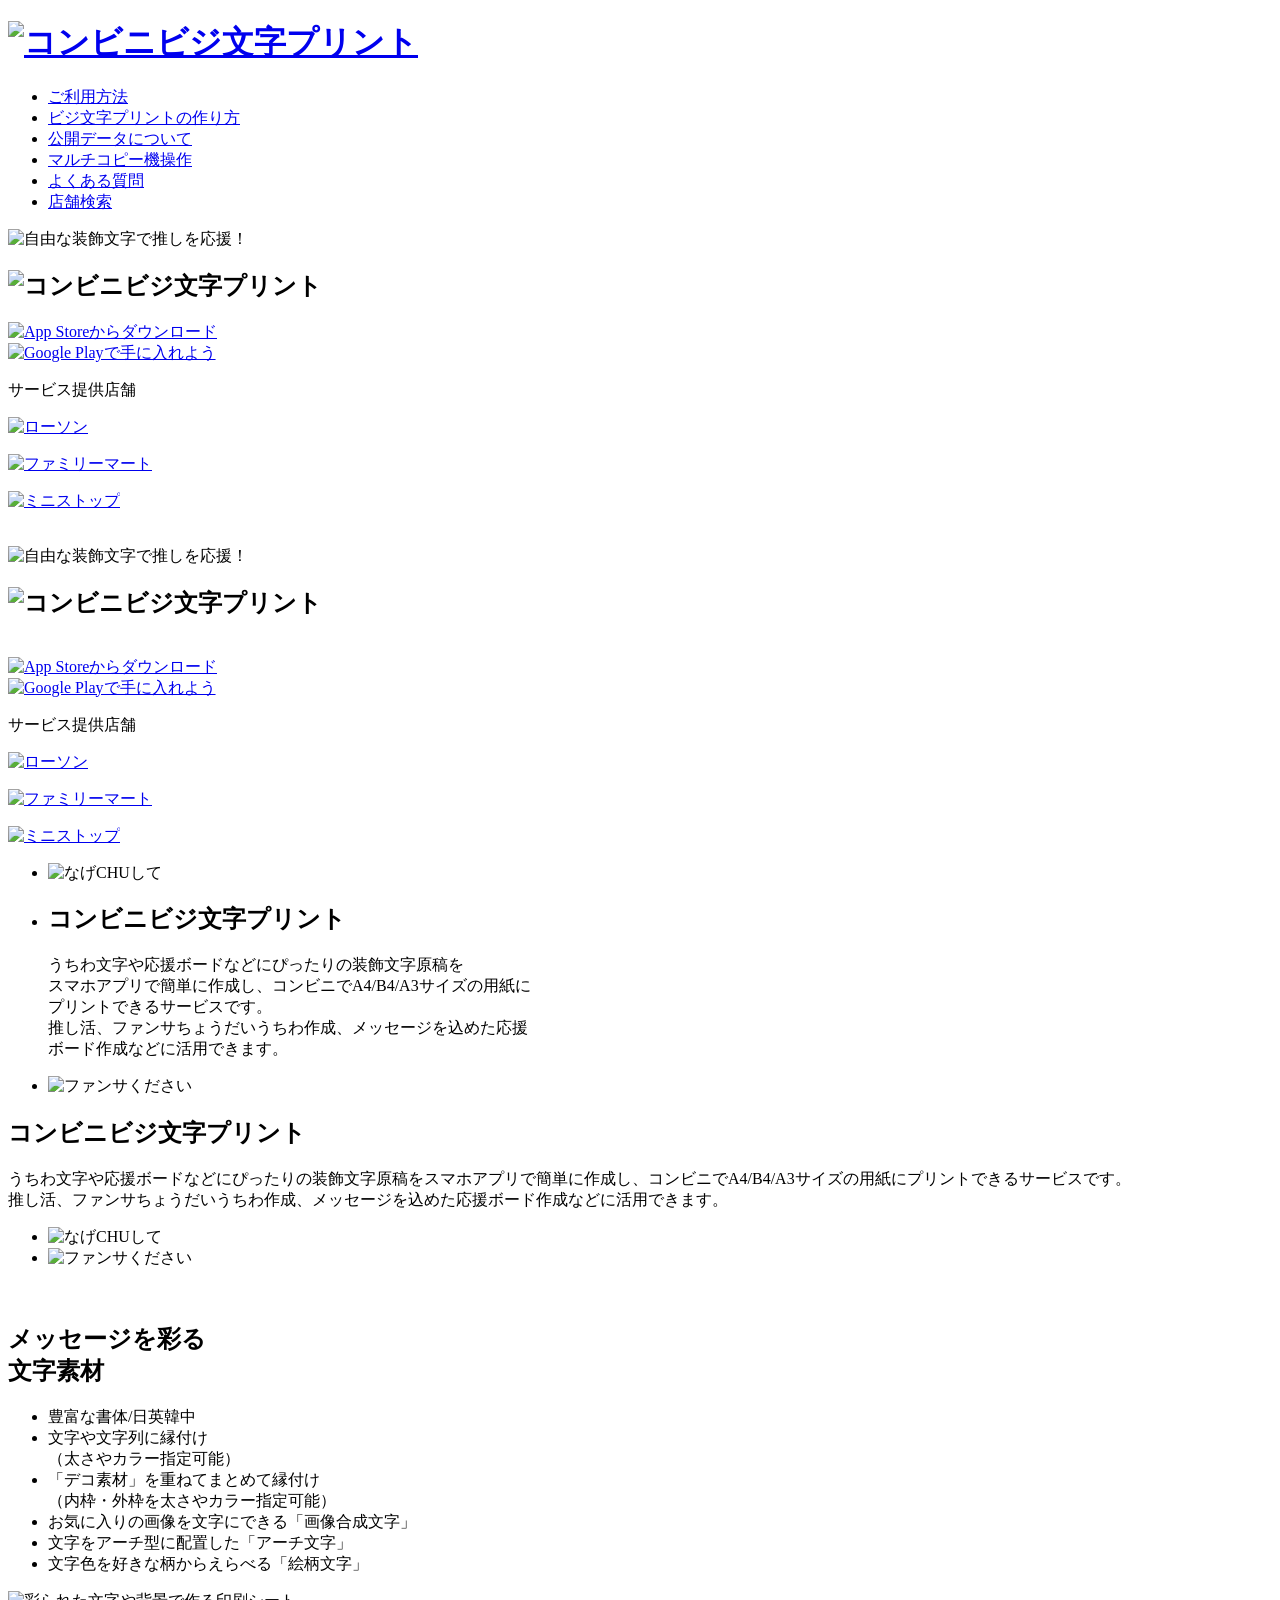
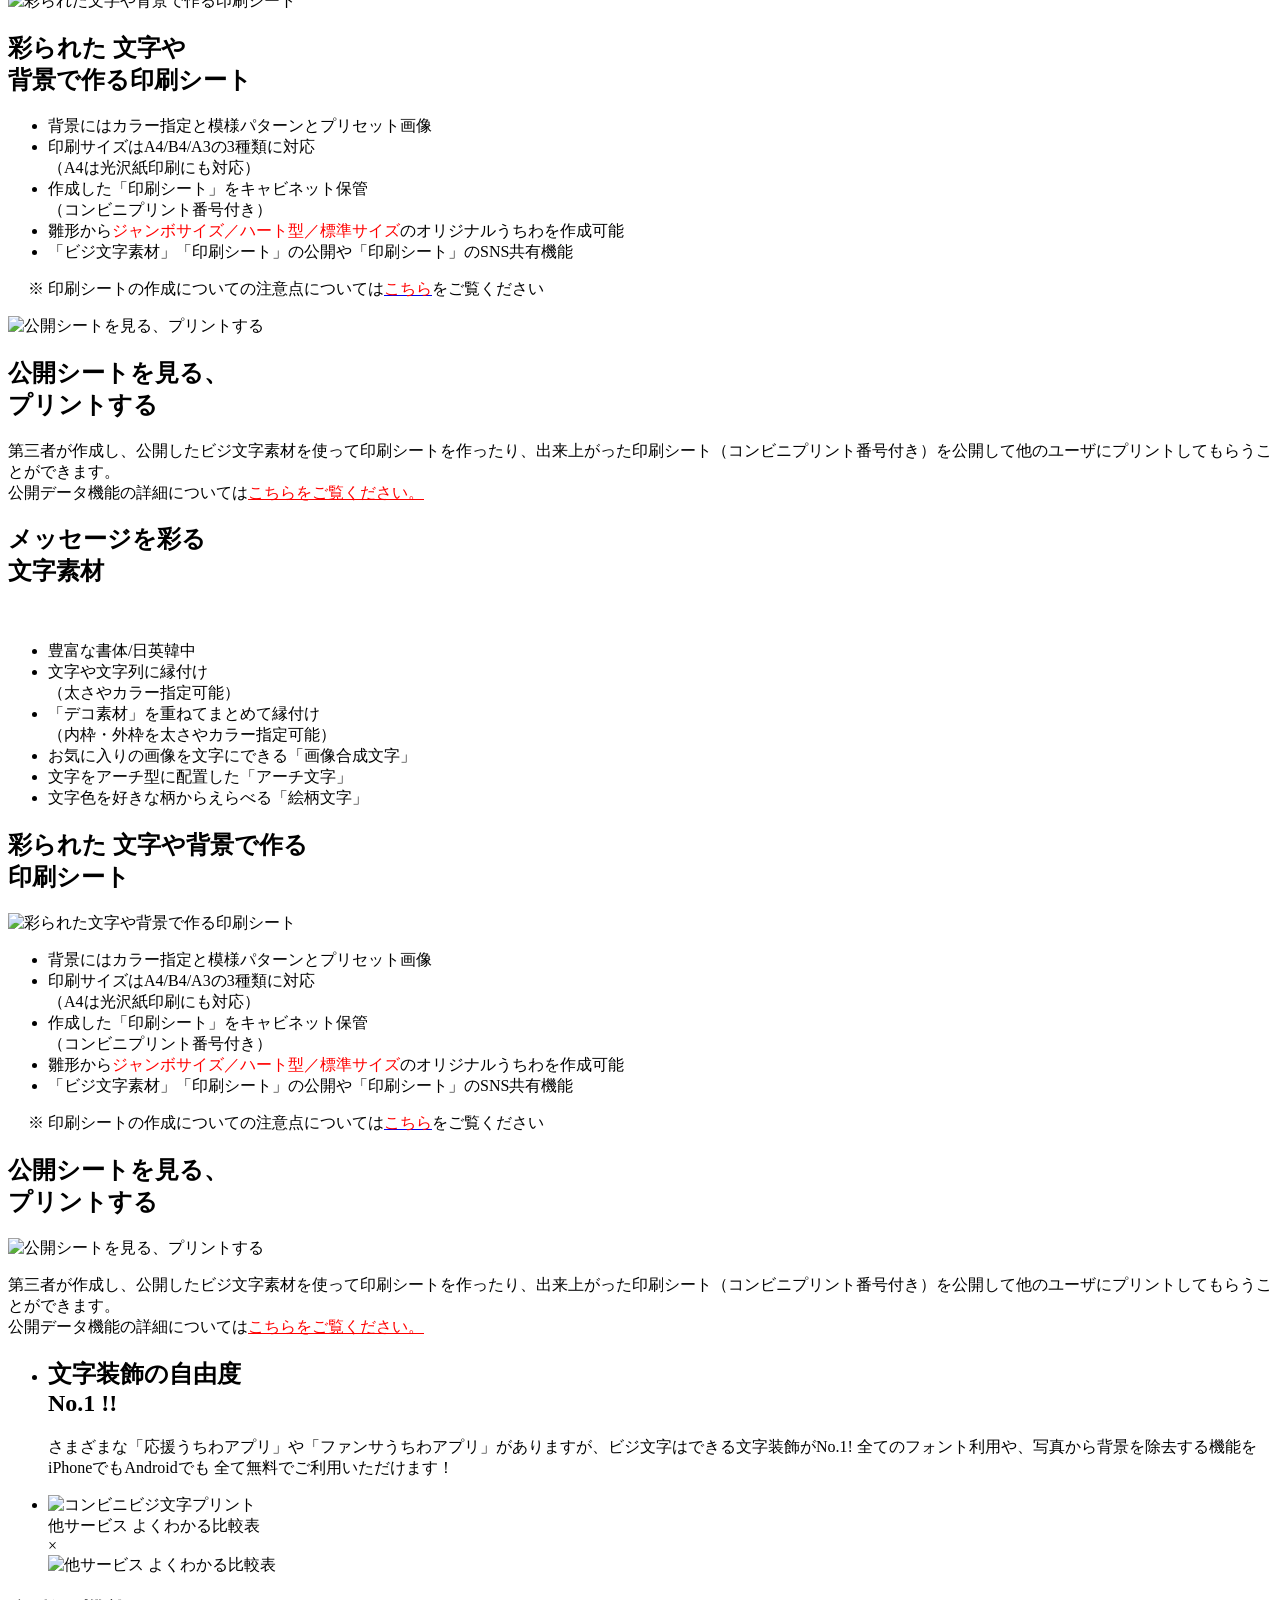
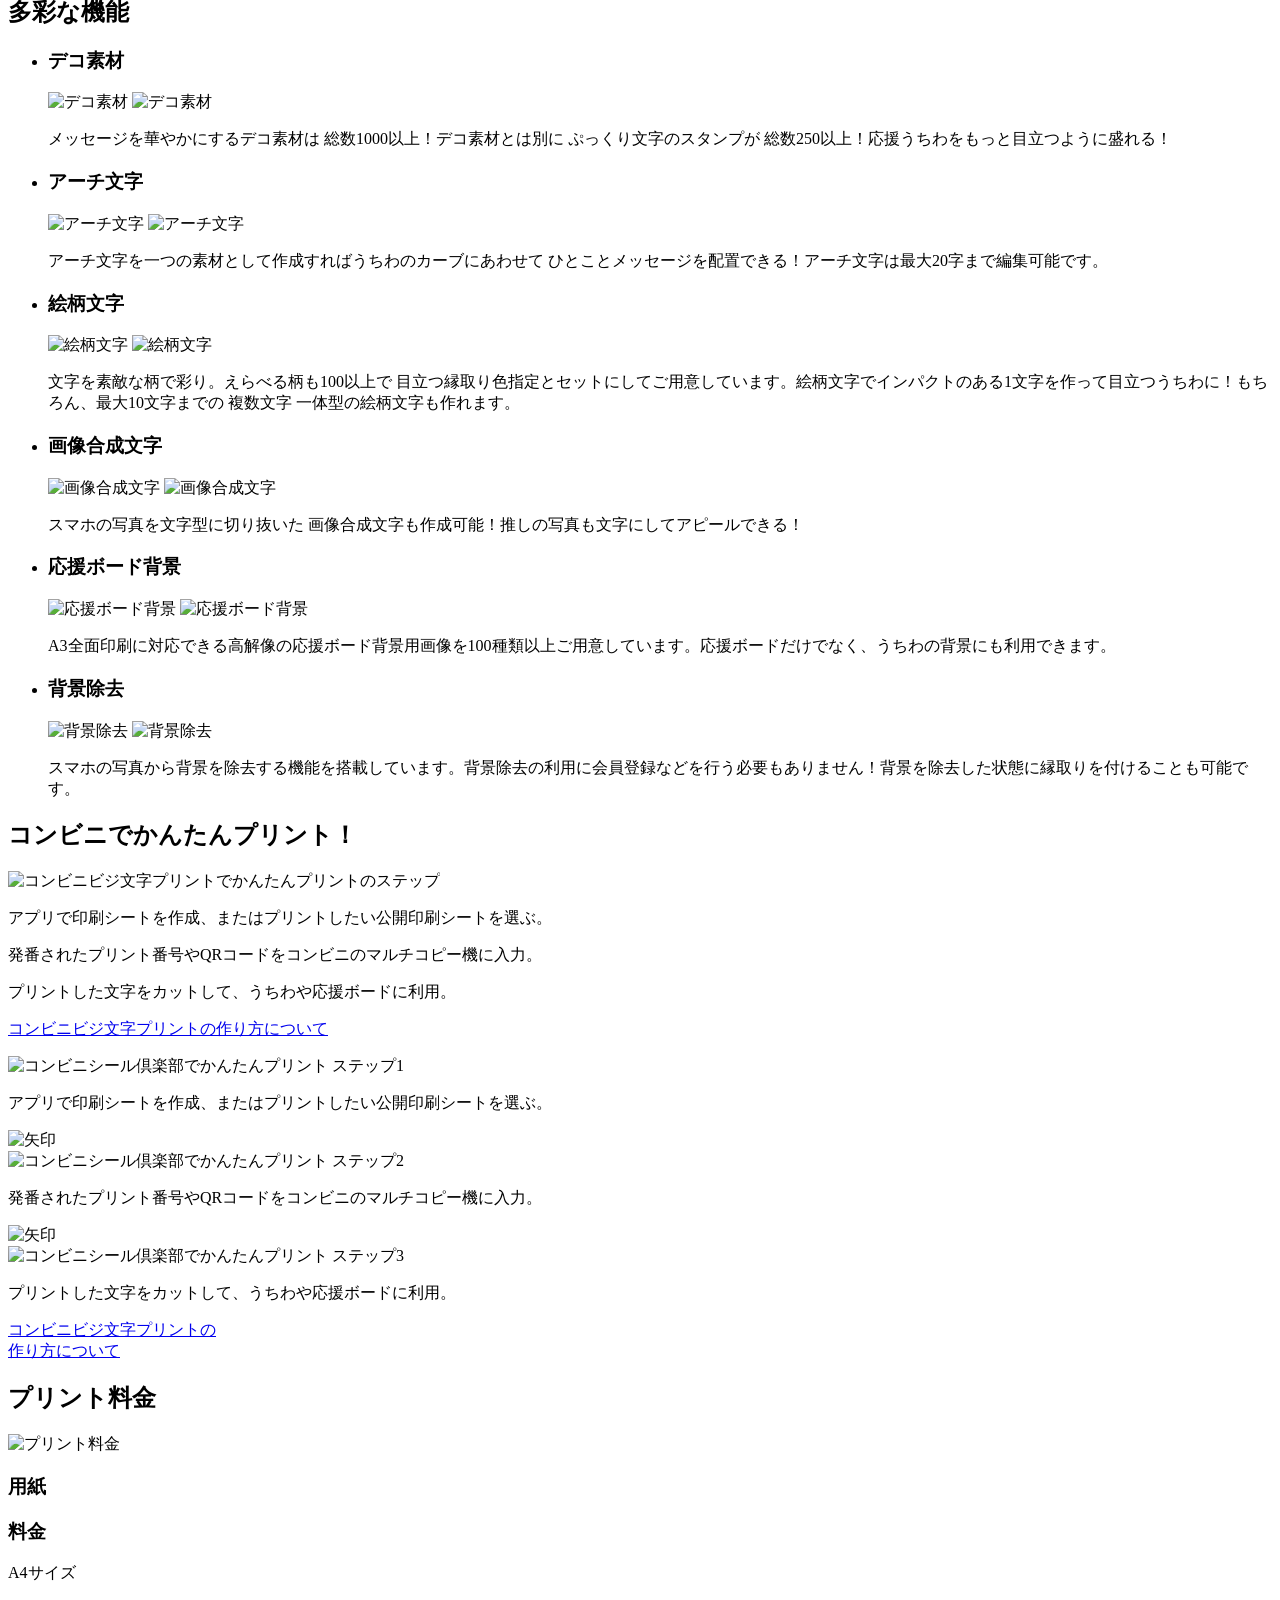
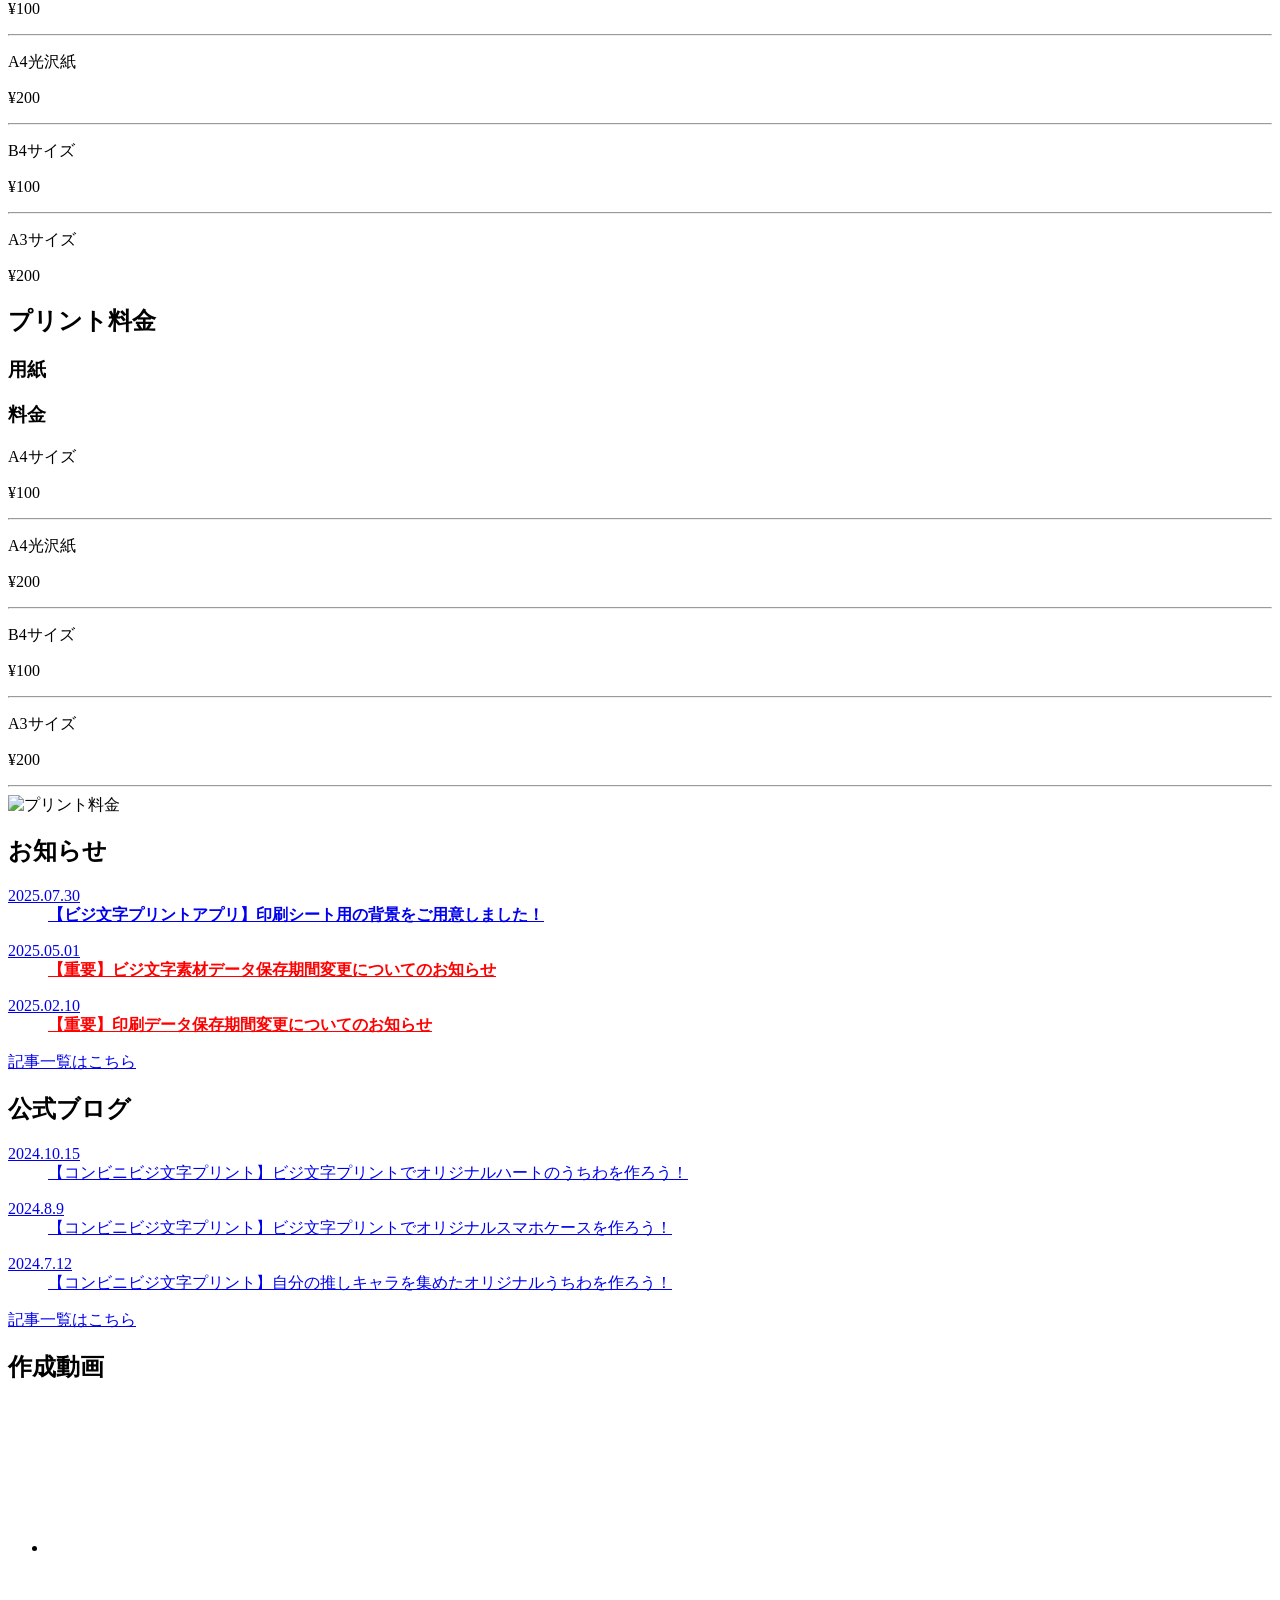
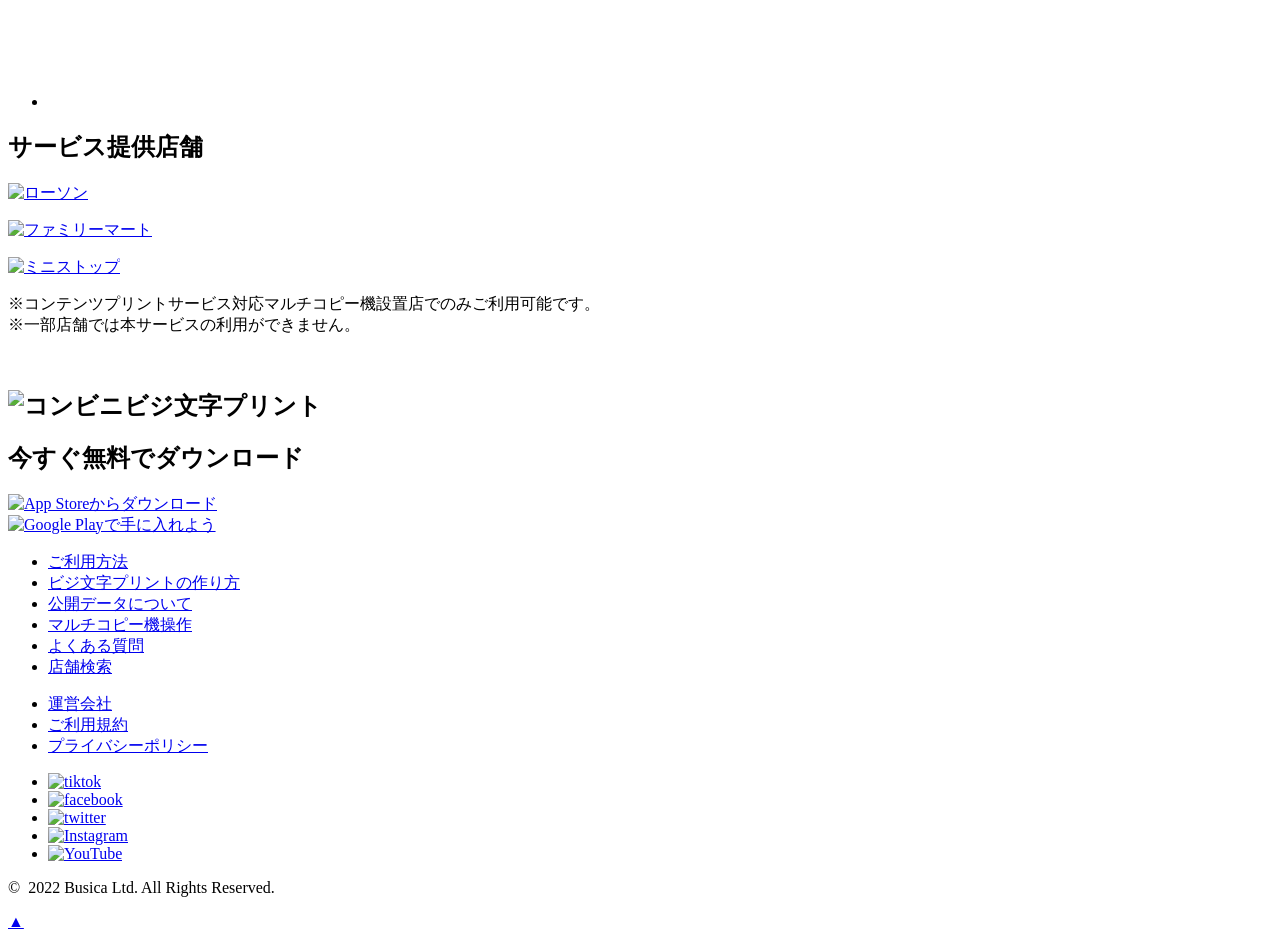
==== index.html @ c7a3adb0 "Add files via upload" ====
<!DOCTYPE html>
<html lang="ja">

<head>
	<!-- Global site tag (gtag.js) - Google Analytics -->
	<script async src="https://www.googletagmanager.com/gtag/js?id=G-2T8357QYMC"></script>
	<script>
		window.dataLayer = window.dataLayer || [];
		function gtag() { dataLayer.push(arguments); }
		gtag('js', new Date());

		gtag('config', 'G-2T8357QYMC');
	</script>
	<meta charset="utf-8">
	<meta http-equiv="X-UA-Compatible" content="IE=edge">
	<meta name="viewport" content="width=device-width, initial-scale=1">
	<meta name="description" content="コンビニビジ文字プリント">
	<meta name="keywords" content="コンビニ,文字,スマホ" />
	<meta name="author" content="Busica Ltd.">
	<meta name="format-detection" content="telephone=no">
	<title>コンビニビジ文字プリント</title>
	<!-- OGP -->
	<meta property="og:site_name" content="コンビニビジ文字プリント">
	<meta property="og:type" content="website">
	<meta property="og:url" content="https://cvs-moji.net/">
	<meta property="og:title" content="コンビニビジ文字プリント">
	<meta property="og:description" content="彩り文字で応援メッセージ">
	<meta property="og:image" content="https://cvs-moji.net/assets/img/ogp.jpg">
	<meta property="og:locale" content="ja_JP">
	<meta name="twitter:card" content="summary_large_image">
	<meta name="twitter:title" content="コンビニビジ文字プリント">
	<meta name="twitter:description" content="彩り文字で応援メッセージ">
	<!-- Bootstrap core CSS -->
	<link href="assets/css/bootstrap.min.css?id=2" rel="stylesheet">
	<!-- IE10 viewport hack for Surface/desktop Windows 8 bug -->
	<link href="assets/css/ie10-viewport-bug-workaround.css" rel="stylesheet">
	<!-- block-grid -->
	<link href="assets/css/block-grid.css" rel="stylesheet" type="text/css">
	<!-- Swiper -->
	<link href="assets/css/swiper.min.css" rel="stylesheet" type="text/css">
	<!-- Custom styles -->
	<link href="assets/css/style.css?v=15" rel="stylesheet">
	<!-- IE10 viewport hack for Surface/desktop Windows 8 bug -->
	<script src="assets/js/ie10-viewport-bug-workaround.js"></script>
	<!-- HTML5 shim and Respond.js for IE8 support of HTML5 elements and media queries -->
	<!--[if lt IE 9]>
		<script src="assets/js/html5shiv.min.js"></script>
		<script src="assets/js/respond.min.js"></script>
		<![endif]-->
	<!-- Favicons -->
	<link rel="apple-touch-icon" sizes="180x180" href="assets/img/favicon/apple-touch-icon.png">
	<link rel="icon" type="image/png" sizes="32x32" href="assets/img/favicon/favicon-32x32.png">
	<link rel="icon" type="image/png" sizes="16x16" href="assets/img/favicon/favicon-16x16.png">
	<link rel="manifest" href="assets/img/favicon/site.webmanifest">
	<link rel="mask-icon" href="assets/img/favicon/safari-pinned-tab.svg" color="#5bbad5">
	<meta name="msapplication-TileColor" content="#da532c">
	<meta name="theme-color" content="#ffffff">
	<!-- Loader -->
	<script src="assets/js/pace.min.js"></script>
</head>

<body id="top">

	<!-- Header -->
	<header>
		<div class="hdCmn">
			<div class="container">
				<div class="hdCmn_inner">
					<h1 id="logo">
						<a href="index.html">
							<img src="./assets/img/logo.svg" alt="コンビニビジ文字プリント">
						</a>
					</h1>
					<div class="hdBtn" id="hdBtn">
						<div class="hum"><span class="hem"></span><span class="hem"></span></div>
					</div>
					<div class="hdMenu" id="hdMenu">
						<nav>
							<ul>
								<li class="use"><a class="list" href="index.html#usage">ご利用方法</a></li>
								<li class="make"><a class="list" href="feature.html">ビジ文字プリントの作り方</a></li>
								<li class="make"><a class="list" href="opendata_feature.html">公開データについて</a></li>
								<li class="mfp"><a class="list" href="mfp_selector.html">マルチコピー機操作</a></li>
								<li class="faq"><a class="list" href="faq.html">よくある質問</a></li>
								<li class="shop"><a class="list"
										href="https://networkprint.ne.jp/search_store/map.html">店舗検索</a></li>
							</ul>
						</nav>
					</div>
				</div>
			</div>
		</div>
	</header>

	<!-- Main -->
	<main class="toppage">

		<section class="hero">
			<div class="hero_pc" style="margin-bottom: 0px;">
				<div class="container">
					<div class="top_flex">
						<div class="col-lg-5 col-md-6 flex_wd">
							<div class="catch_img">
								<img src="assets/img/hero_catchphrase.svg" alt="自由な装飾文字で推しを応援！">
							</div>
							<h1><img src="assets/img/logo.svg" alt="コンビニビジ文字プリント"></h1>
							<!-- <p class="txt_catch">
								彩り文字で<br>
								応援メッセージ
							</p> -->
							<!-- <div class="appLink">
								<nav>
									<div class="row">
										<div class="col-xs-6 for_ios" id="for_ios">
											<a href="https://itunes.apple.com/jp/app/id1623128722?mt=8" target="_blank">
												<img src="assets/img/icon-store-apple.png" alt="App Storeからダウンロード">
											</a>
										</div>
										<div class="col-xs-6 app_icon for_android" id="for_android" style="display:none;">
											<a href="https://play.google.com/store/apps/details?id=com.biz_card.bizimoji"
												target="_blank">
												<img src="assets/img/icon-store-google.png" alt="Google Playで手に入れよう">
											</a>
										</div>
									</div>
								</nav>
							</div> -->
							<div class="appLink">
								<nav>
									<div class="for_ios" id="for_ios">
										<a href="https://itunes.apple.com/jp/app/id1623128722?mt=8" target="_blank">
											<img src="assets/img/icon-store-apple.png" alt="App Storeからダウンロード">
										</a>
									</div>
									<div class="for_android" id="for_android">
										<a href="https://play.google.com/store/apps/details?id=com.biz_card.bizimoji"
												target="_blank">
											<img src="assets/img/icon-store-google.png" alt="Google Playで手に入れよう">
										</a>
									</div>
								</nav>
							</div>
							<div class="service_box">
								<p class="service_txt">サービス提供店舗</p>
								<div class="shop_list">
									<div class="row">
										<div class="col-sm-4">
											<p><a href="https://networkprint.ne.jp/search_store/map.html" target="_blank"><img
														src="assets/img/logo_convini_lawson.svg" alt="ローソン"></a></p>
										</div>
										<div class="col-sm-4">
											<p><a href="https://networkprint.ne.jp/search_store/map.html" target="_blank"><img
														src="assets/img/logo_convini_familymart.svg" alt="ファミリーマート"></a></p>
										</div>
										<div class="col-sm-4">
											<p><a href="https://networkprint.ne.jp/search_store/map.html" target="_blank"><img
														src="assets/img/logo_convini_ministop.png" alt="ミニストップ"></a></p>
										</div>
									</div>
								</div>
							</div>
						</div>
						<div class="uchiwa_box">
							<img src="assets/img/hero_uchiwa.png" alt="">
						</div>
					</div>
				</div>
			</div>
			<div class="hero_sp">
				<div class="hero_sp_top">
					<div class="container">
						<div class="row">
							<div><!--<div class="col-lg-6">-->
								<div class="catch_img">
									<img src="assets/img/hero_catchphrase.svg" alt="自由な装飾文字で推しを応援！">
								</div>
								<h1><img src="assets/img/logo.svg" alt="コンビニビジ文字プリント"></h1>
								<div class="uchiwa_box">
									<img src="assets/img/hero_uchiwa.png" alt="">
								</div>
							</div>
						</div>
					</div>
					<div class="appLink">
						<nav>
							<div class="for_ios" id="for_ios">
								<a href="https://itunes.apple.com/jp/app/id1623128722?mt=8" target="_blank">
									<img src="assets/img/icon-store-apple.png" alt="App Storeからダウンロード">
								</a>
							</div>
							<div class="for_android" id="for_android">
								<a href="https://play.google.com/store/apps/details?id=com.biz_card.bizimoji"
										target="_blank">
									<img src="assets/img/icon-store-google.png" alt="Google Playで手に入れよう">
								</a>
							</div>
						</nav>
					</div>
					<div class="service_box">
						<p class="service_txt">サービス提供店舗</p>
						<div class="shop_list">
							<div class="row">
								<div class="col-sm-4">
									<p><a href="https://networkprint.ne.jp/search_store/map.html" target="_blank"><img
												src="assets/img/logo_convini_lawson.svg" alt="ローソン"></a></p>
								</div>
								<div class="col-sm-4">
									<p><a href="https://networkprint.ne.jp/search_store/map.html" target="_blank"><img
												src="assets/img/logo_convini_familymart.svg" alt="ファミリーマート"></a></p>
								</div>
								<div class="col-sm-4">
									<p><a href="https://networkprint.ne.jp/search_store/map.html" target="_blank"><img
												src="assets/img/logo_convini_ministop.png" alt="ミニストップ"></a></p>
								</div>
							</div>
						</div>
					</div>
				</div>
			</div>
		</section>
		
		<!-- 紹介用バナー - ここから -->
		<!-- <div class="hero_banner" style="background-color: #7679c4;text-align: center;padding: 30px 30px 50px 30px;">
		   <div class="container">
			 <div class="row">
				<div class="col-12" style="width: 100%;height: 80px;">
				 <p class="p-3 mb-2 bg-danger text-white" style="line-height: 80px;height: 80px;font-size: 1.8rem;background-color: transparent;font-weight: 600;color: white;">コンビニプリントサービスのご紹介</p>
				</div>
			  
			  <div class="col-lg-6 col-md-6 col-sm-12" style="margin-top:15px;">
				<a href="https://club.cvs-seal.net/" target="_blank"><img src="./assets/img/banner_hp_sealclub.png" class="img-fluid mb-2" alt="コンビニシール倶楽部"></a>
			  </div>
			  <div class="col-lg-6 col-md-6 col-sm-12" style="margin-top:15px;">
				<a href="https://cvs-megaprin.net/" target="_blank"><img src="./assets/img/banner_hp_megaprin_v2.png" class="img-fluid mb-2" alt="メガプリン"></a>
			  </div>
			 </div>
		   </div>
		</div> -->
		<!-- 紹介用バナー - ここまで -->

		<!-- Intro PC-->
		<section class="intro_sec_pc">
			<ul class="intro_box">
				<li>
					<img src="./assets/img/img_mojisozai_nagechu.png" alt="なげCHUして">
				</li>
				<li>
					<h2>コンビニビジ文字プリント</h2>
					<p>うちわ文字や応援ボードなどにぴったりの装飾文字原稿を<br>スマホアプリで簡単に作成し、コンビニでA4/B4/A3サイズの用紙に<br>プリントできるサービスです。<br>推し活、ファンサちょうだいうちわ作成、メッセージを込めた応援<br>ボード作成などに活用できます。</p>
				</li>
				<li>
					<img src="./assets/img/img_mojisozai_fansa.png" alt="ファンサください">
				</li>
			</ul>
		</section>
		<!-- Intro PC END-->
		<!-- Intro SP-->
		 <section class="intro_sec_sp">
			<div class="intro_box">
				<h2>コンビニビジ文字プリント</h2>
				<p>うちわ文字や応援ボードなどにぴったりの装飾文字原稿をスマホアプリで簡単に作成し、コンビニでA4/B4/A3サイズの用紙にプリントできるサービスです。<br>推し活、ファンサちょうだいうちわ作成、メッセージを込めた応援ボード作成などに活用できます。</p>
				<ul class="intro_img">
					<li><img src="./assets/img/img_mojisozai_nagechu.png" alt="なげCHUして"></li>
					<li><img src="./assets/img/img_mojisozai_fansa.png" alt="ファンサください"></li>
				</ul>
			</div>
		</section>
		<!-- Intro SP END-->

		<!-- Feature PC -->
		<section class="feature_top_pc">
			<!-- swiper-->
			<div class="swiper-container">
				<div class="swiper">
					<div class="swiper-wrapper">
						<!-- F01 -->
						<div class="swiper-slide">
							<div class="feature_top_box feature01">
								<div class="feature_img">
									<img src="./assets/img/img_carousel_space.png" alt="">
								</div>
								<div class="box-txt">
									<h2>
										メッセージを彩る<br>文字素材
									</h2>
									<ul>
										<li>豊富な書体/日英韓中</li>
										<li>文字や文字列に縁付け<br>（太さやカラー指定可能）</li>
										<li>「デコ素材」を重ねてまとめて縁付け<br>（内枠・外枠を太さやカラー指定可能）</li>
										<li>お気に入りの画像を文字にできる「画像合成文字」</li>
										<li>文字をアーチ型に配置した「アーチ文字」</li>
										<li>文字色を好きな柄からえらべる「絵柄文字」</li>
									</ul>
								</div>
							</div>
						</div>
						<!-- F02 -->
						<div class="swiper-slide">
							<div class="feature_top_box feature02">
								<div class="feature_img">
									<img src="./assets/img/img_carousel_insatsu_pc.jpg" alt="彩られた文字や背景で作る印刷シート">
								</div>
								<div class="box-txt">
									<h2>
										彩られた 文字や<br>背景で作る印刷シート
									</h2>
									<ul>
										<li>背景にはカラー指定と模様パターンとプリセット画像</li>
										<li>印刷サイズはA4/B4/A3の3種類に対応<br>（A4は光沢紙印刷にも対応）</li>
										<li>作成した「印刷シート」をキャビネット保管<br>（コンビニプリント番号付き）</li>
										<li>雛形から<span style="color:red;">ジャンボサイズ／ハート型／標準サイズ</span>のオリジナルうちわを作成可能</li>
										<li>「ビジ文字素材」「印刷シート」の公開や「印刷シート」のSNS共有機能</li>
									</ul>
									<ul>
										<li style="list-style-type: '※ '; margin-top: 10px;">印刷シートの作成についての注意点については<a href="https://cvs-moji.net/caution_sheet.html"><span style="color:red;">こちら</span></a>をご覧ください</li>
									</ul>
								</div>
							</div>
						</div>
						<!-- F03 -->
						<div class="swiper-slide">
							<div class="feature_top_box feature03">
								<div class="feature_img">
									<img src="./assets/img/img_carousel_koukai_pc.jpg" alt="公開シートを見る、プリントする">
								</div>
								<div class="box-txt">
									<h2>
										公開シートを見る、<br>プリントする
									</h2>
									<p>
										第三者が作成し、公開したビジ文字素材を使って印刷シートを作ったり、出来上がった印刷シート（コンビニプリント番号付き）を公開して他のユーザにプリントしてもらうことができます。<br>公開データ機能の詳細については<a href="opendata_feature.html"><u style="color:red;">こちらをご覧ください。</u></a>
									</p>
								</div>
							</div>
						</div>
					</div>
				</div>
				<!-- swiper　END-->
				<!-- pagination-->
				<div class="swiper-pagination"></div>
			</div>
		</section>
		<!-- Feature PC END-->
		<!-- Feature SP-->
		<section class="feature_top_sp">
			<div class="feature_top_box box01">
				<h2>メッセージを彩る<br>文字素材</h2>
				<div class="feature_img">
					<img src="./assets/img/img_carousel_mojisozai_sp.png" alt="">
				</div>
				<ul>
					<li>豊富な書体/日英韓中</li>
					<li>文字や文字列に縁付け<br>（太さやカラー指定可能）</li>
					<li>「デコ素材」を重ねてまとめて縁付け<br>（内枠・外枠を太さやカラー指定可能）</li>
					<li>お気に入りの画像を文字にできる「画像合成文字」</li>
					<li>文字をアーチ型に配置した「アーチ文字」</li>
					<li>文字色を好きな柄からえらべる「絵柄文字」</li>
				</ul>
			</div>
			<div class="feature_top_box box02">
				<h2>彩られた 文字や背景で作る<br>印刷シート</h2>
				<div class="feature_img">
					<img src="./assets/img/img_carousel_insatsu_sp.jpg" alt="彩られた文字や背景で作る印刷シート">
				</div>
				<ul>
					<li>背景にはカラー指定と模様パターンとプリセット画像</li>
					<li>印刷サイズはA4/B4/A3の3種類に対応<br>（A4は光沢紙印刷にも対応）</li>
					<li>作成した「印刷シート」をキャビネット保管<br>（コンビニプリント番号付き）</li>
					<li>雛形から<span style="color:red;">ジャンボサイズ／ハート型／標準サイズ</span>のオリジナルうちわを作成可能</li>
					<li>「ビジ文字素材」「印刷シート」の公開や「印刷シート」のSNS共有機能</li>
				</ul>
				<ul>
					<li style="list-style-type: '※ '; margin-top: 10px;">印刷シートの作成についての注意点については<a href="https://cvs-moji.net/caution_sheet.html"><span style="color:red;">こちら</span></a>をご覧ください</li>
				</ul>
			</div>
			<div class="feature_top_box box03">
				<h2>公開シートを見る、<br>プリントする</h2>
				<div class="feature_img">
					<img src="./assets/img/img_carousel_koukai_sp.jpg" alt="公開シートを見る、プリントする">
				</div>
				<p>
					第三者が作成し、公開したビジ文字素材を使って印刷シートを作ったり、出来上がった印刷シート（コンビニプリント番号付き）を公開して他のユーザにプリントしてもらうことができます。<br>公開データ機能の詳細については<a href="opendata_feature.html"><u style="color:red;">こちらをご覧ください。</u></a>
				</p>
			</div>
		</section>
		<!-- Feature SP END-->

		<!-- Recommend -->
		<section class="recommend_sec">
			<ul class="recommend_box">
				<li class="re01">
					<div>
						<h2>文字装飾の自由度<br class="br_sp"><span class="ft_large">No.1 !!</span></h2>
						<p>さまざまな「応援うちわアプリ」や「ファンサうちわアプリ」がありますが、ビジ文字はできる文字装飾がNo.1! 全てのフォント利用や、写真から背景を除去する機能をiPhoneでもAndroidでも 全て無料でご利用いただけます！</p>
					</div>
				</li>
				<li class="re02">
					<div class="recommend_logo">
						<img src="./assets/img/logo.svg" alt="コンビニビジ文字プリント">
					</div>
					<!-- modal -->
					 <div class="table_btn">他サービス よくわかる比較表</div>
						<div class="modal-container">
							<div class="modal-body">
								<!-- close button -->
								<div class="modal-close">×</div>
								<!-- contents -->
								<div class="modal-content">
									<img src="./assets/img/img_hikakuhyo.png" alt="他サービス よくわかる比較表">
								</div>
							</div>
						</div>
				</li>
			</ul>
		</section>
		<!-- Recommend END-->

		<!-- Variety -->
		<section class="variety_sec">
			<div class="variety_box">
				<h2>多彩な機能</h2>
				<ul class="variety_list">
					<li>
						<h3>デコ素材</h3>
						<img class="br_pc" src="./assets/img/img_kinou_pukkuri_pc.png" alt="デコ素材">
						<img class="br_sp" src="./assets/img/img_kinou_pukkuri_sp.png" alt="デコ素材">
						<p>メッセージを華やかにするデコ素材は 総数1000以上！デコ素材とは別に ぷっくり文字のスタンプが 総数250以上！応援うちわをもっと目立つように盛れる！</p>
					</li>
					<li>
						<h3>アーチ文字</h3>
						<img class="br_pc" src="./assets/img/img_kinou_arch_pc.png" alt="アーチ文字">
						<img class="br_sp" src="./assets/img/img_kinou_arch_sp.png" alt="アーチ文字">
						<p>アーチ文字を一つの素材として作成すればうちわのカーブにあわせて ひとことメッセージを配置できる！アーチ文字は最大20字まで編集可能です。</p>
					</li>
					<li>
						<h3>絵柄文字</h3>
						<img class="br_pc" src="./assets/img/img_kinou_egara_pc.png" alt="絵柄文字">
						<img class="br_sp" src="./assets/img/img_kinou_egara_sp.png" alt="絵柄文字">
						<p>文字を素敵な柄で彩り。えらべる柄も100以上で 目立つ縁取り色指定とセットにしてご用意しています。絵柄文字でインパクトのある1文字を作って目立つうちわに！もちろん、最大10文字までの 複数文字 一体型の絵柄文字も作れます。</p>
					</li>
					<li>
						<h3>画像合成文字</h3>
						<img class="br_pc" src="./assets/img/img_kinou_gousei_pc.png" alt="画像合成文字">
						<img class="br_sp" src="./assets/img/img_kinou_gousei_sp.png" alt="画像合成文字">
						<p>スマホの写真を文字型に切り抜いた 画像合成文字も作成可能！推しの写真も文字にしてアピールできる！</p>
					</li>
					<li>
						<h3>応援ボード背景</h3>
						<img class="br_pc" src="./assets/img/img_kinou_ouenboard_pc.png" alt="応援ボード背景">
						<img class="br_sp" src="./assets/img/img_kinou_ouenboard_sp.png" alt="応援ボード背景">
						<p>A3全面印刷に対応できる高解像の応援ボード背景用画像を100種類以上ご用意しています。応援ボードだけでなく、うちわの背景にも利用できます。</p>
					</li>
					<li>
						<h3>背景除去</h3>
						<img class="br_pc" src="./assets/img/img_kinou_haikeijokyo_pc.png" alt="背景除去">
						<img class="br_sp" src="./assets/img/img_kinou_haikeijokyo_sp.png" alt="背景除去">
						<p>スマホの写真から背景を除去する機能を搭載しています。背景除去の利用に会員登録などを行う必要もありません！背景を除去した状態に縁取りを付けることも可能です。</p>
					</li>
				</ul>
			</div>
		</section>
		<!-- Variety END-->

		<!-- step -->
		<div id="usage" class="anchor"></div>
		<section class="step">
			<h1>コンビニでかんたんプリント！</h1>
			<div class="stepBox_pc">
				<img data-original="assets/img/step_all.png" src="assets/img/blank.png" class="lazy"
					alt="コンビニビジ文字プリントでかんたんプリントのステップ">
				<div class="stepBox_pc_column">
					<div>
						<p>アプリで印刷シートを作成、またはプリントしたい公開印刷シートを選ぶ。</p>
					</div>
					<div>
						<p>発番されたプリント番号やQRコードをコンビニのマルチコピー機に入力。</p>
					</div>
					<div>
						<p>プリントした文字をカットして、うちわや応援ボードに利用。</p>
					</div>
				</div>
				<p class="stepBox_btn">
					<a href="feature.html">コンビニビジ文字プリントの作り方について</a>
				</p>
			</div>
			<div class="stepBox_sp">
				<div class="stepBox_sp_flex">
					<div class="stepBoxImg">
						<img data-original="assets/img/step01.svg" src="assets/img/blank.png" class="lazy"
							alt="コンビニシール倶楽部でかんたんプリント ステップ1">
					</div>
					<div>
						<p>アプリで印刷シートを作成、またはプリントしたい公開印刷シートを選ぶ。</p>
					</div>
				</div>
				<div class="arrow"><img src="assets/img/icon_arrow_sp.png" alt="矢印"></div>
				<div class="stepBox_sp_flex">
					<div class="stepBoxImg">
						<img data-original="assets/img/step02.svg" src="assets/img/blank.png" class="lazy"
							alt="コンビニシール倶楽部でかんたんプリント ステップ2">
					</div>
					<div>
						<p>発番されたプリント番号やQRコードをコンビニのマルチコピー機に入力。</p>
					</div>
				</div>
				<div class="arrow"><img src="assets/img/icon_arrow_sp.png" alt="矢印"></div>
				<div class="stepBox_sp_flex">
					<div class="stepBoxImg">
						<img data-original="assets/img/step03.svg" src="assets/img/blank.png" class="lazy"
							alt="コンビニシール倶楽部でかんたんプリント ステップ3">
					</div>
					<div>
						<p>プリントした文字をカットして、うちわや応援ボードに利用。</p>
					</div>
				</div>
				<p class="stepBox_btn">
					<a href="feature.html">コンビニビジ文字プリントの<br>作り方について</a>
				</p>
			</div>
		</section>

		<!-- Price -->
		<section class="print_price">
			<div class="priceBox_pc">
				<div class="price_left">
					<h1>プリント料金</h1>
					<div class="price_img">
						<img src="./assets/img/icon_price.png" alt="プリント料金">
					</div>
				</div>
				<div class="price_right">
					<div class="row price_title">
						<h3>用紙</h3>
						<h3>料金</h3>
					</div>
					<div class="flex">
						<p class="print">A4<span>サイズ</span></p>
						<p class="price"><span>¥</span>100</p>
					</div>
					<hr>
					<div class="flex">
						<p class="print">A4<span>光沢紙</span></p>
						<p class="price"><span>¥</span>200</p>
					</div>
					<hr>
					<div class="flex">
						<p class="print">B4<span>サイズ</span></p>
						<p class="price"><span>¥</span>100</p>
					</div>
					<hr>
					<div class="flex">
						<p class="print">A3<span>サイズ</span></p>
						<p class="price"><span>¥</span>200</p>
					</div>
				</div>
			</div>
			<div class="priceBox_sp">
				<h1>プリント料金</h1>
				<div class="price_sp">
					<div class="row price_title">
						<h3>用紙</h3>
						<h3>料金</h3>
					</div>
					<div class="flex">
						<p class="print">A4<span>サイズ</span></p>
						<p class="price"><span>¥</span>100</p>
					</div>
					<hr>
					<div class="flex">
						<p class="print">A4<span>光沢紙</span></p>
						<p class="price"><span>¥</span>200</p>
					</div>
					<hr>
					<div class="flex">
						<p class="print">B4<span>サイズ</span></p>
						<p class="price"><span>¥</span>100</p>
					</div>
					<hr>
					<div class="flex">
						<p class="print">A3<span>サイズ</span></p>
						<p class="price"><span>¥</span>200</p>
					</div>
					<hr>
				</div>
				<div class="price_img">
					<img src="./assets/img/icon_price.png" alt="プリント料金">
				</div>
			</div>
		</section>

		<!-- news -->
		<section class="news">
			<div class="container">
				<h1>お知らせ</h1>
				<a class="information" href="https://www.bizicard.net/bizimoji/announce?id=6889aa70e992453dca52a629" target="_blank">
					<dl class="list-first">
						<dt style="">2025.07.30</dt>
						<dd style="font-weight: 600;text-decoration: underline;">【ビジ文字プリントアプリ】印刷シート用の背景をご用意しました！
						</dd>
					</dl>
				</a>
				
				<a class="information" href="https://www.bizicard.net/bizimoji/announce?id=680aeba9e992453dca4942b9" target="_blank">
					<dl class="list-first">
						<dt style="">2025.05.01</dt>
						<dd style="	color: red;font-weight: 600;text-decoration: underline;">【重要】ビジ文字素材データ保存期間変更についてのお知らせ</dd>
					</dl>
				</a>
				
				<!-- お知らせ -->
				<a class="information" href="https://www.bizicard.net/bizimoji/announce?id=67a2d08be992453dca42094e" target="_blank">
					<dl class="list-first">
						<dt style="">2025.02.10</dt>
						<dd style="	color: red;font-weight: 600;text-decoration: underline;">【重要】印刷データ保存期間変更についてのお知らせ</dd>
					</dl>
				</a>

				<div class="article">
					<a href="archive.html">記事一覧はこちら</a>
				</div>
			</div>
		</section>

		<!-- blog -->
		<section class="news blog_type">
			<div class="container">
				<h1>公式ブログ</h1>

				<!-- 記事 -->
				<a class="information purple_arrow" href="article26.html">
					<dl class="list-first">
						<dt>2024.10.15</dt>
						<dd>【コンビニビジ文字プリント】ビジ文字プリントでオリジナルハートのうちわを作ろう！</dd>
					</dl>
				</a>

				<!-- 記事 -->
				<a class="information purple_arrow" href="article25.html">
					<dl class="list-first">
						<dt>2024.8.9</dt>
						<dd>【コンビニビジ文字プリント】ビジ文字プリントでオリジナルスマホケースを作ろう！ </dd>
					</dl>
				</a>

				<!-- 記事 -->
				<a class="information purple_arrow" href="article24.html">
					<dl class="list-first">
						<dt>2024.7.12</dt>
						<dd>【コンビニビジ文字プリント】自分の推しキャラを集めたオリジナルうちわを作ろう！ </dd>
					</dl>
				</a>
				
				<div class="article">
					<a href="archive.html">記事一覧はこちら</a>
				</div>
			</div>
		</section>

		<section class="movie">
			<div class="container">
				<h1>作成動画</h1>
				<ul>
					<li>
						<iframe class="movie_size" src="https://www.youtube.com/embed/E50_PPLs_9U?si=EN_KLW3fReSrmxaP" title="YouTube video player" frameborder="0" allow="accelerometer; autoplay; clipboard-write; encrypted-media; gyroscope; picture-in-picture; web-share" referrerpolicy="strict-origin-when-cross-origin" allowfullscreen></iframe>
					</li>
					<li>
						<iframe class="movie_size" src="https://www.youtube.com/embed/NssP08wG2go?si=jIkLT4MviBElfh6Z" title="YouTube video player" frameborder="0" allow="accelerometer; autoplay; clipboard-write; encrypted-media; gyroscope; picture-in-picture; web-share" referrerpolicy="strict-origin-when-cross-origin" allowfullscreen></iframe>
					</li>
				</ul>
			</div>
		</section>

		<section class="store">
			<div class="container">
				<h1>サービス提供店舗</h1>
				<div class="shop_list">
					<div class="row">
						<div class="col-sm-4">
							<p><a href="https://networkprint.ne.jp/search_store/map.html" target="_blank"><img
										src="assets/img/logo_convini_lawson.svg" alt="ローソン"></a></p>
						</div>
						<div class="col-sm-4">
							<p><a href="https://networkprint.ne.jp/search_store/map.html" target="_blank"><img
										src="assets/img/logo_convini_familymart.svg" alt="ファミリーマート"></a></p>
						</div>
						<div class="col-sm-4">
							<p><a href="https://networkprint.ne.jp/search_store/map.html" target="_blank"><img
										src="assets/img/logo_convini_ministop.png" alt="ミニストップ"></a></p>
						</div>
					</div>
				</div>
				<p>※コンテンツプリントサービス対応マルチコピー機設置店でのみご利用可能です。<br />※一部店舗では本サービスの利用ができません。</p>
			</div>
		</section>
	</main>

	<!-- Footer -->
	<footer>
		<div class="ft">
			<section class="ftCmn_dl">
				<div class="ftCmn_dl_flex">
                    <div class="ftImg">
                        <img src="./assets/img/ft_uchiwa.png" alt="">
                    </div>
                    <div class="ftCmn_dl_right">
                        <h1><img src="./assets/img/logo.svg" alt="コンビニビジ文字プリント"></h1>
                        <h2>今すぐ無料でダウンロード</h2>
                        <div class="appLink">
                            <nav>
                                <div class="for_ios" id="for_ios">
                                    <a href="https://itunes.apple.com/jp/app/id1623128722?mt=8" target="_blank">
                                        <img src="assets/img/icon-store-apple.png" alt="App Storeからダウンロード">
                                    </a>
                                </div>
                                <div class="for_android" id="for_android">
                                    <a href="https://play.google.com/store/apps/details?id=com.biz_card.bizimoji" target="_blank">
                                        <img src="assets/img/icon-store-google.png" alt="Google Playで手に入れよう">
                                    </a>
                                </div>
                            </nav>
                        </div>
                    </div>
                </div>
			</section>
		</div>

		<section class="ftCmn_menu">
			<div class="container">
				<div class="ftCmn_menu_inner">
					<div class="ftCmn_menu_left">
						<nav>
							<div class="ftCmn_menu_grv">
								<ul>
									<li><a href="index.html#usage">ご利用方法</a></li>
									<li><a href="feature.html">ビジ文字プリントの作り方</a></li>
									<li><a href="opendata_feature.html">公開データについて</a></li>
									<li><a href="mfp_selector.html">マルチコピー機操作</a></li>
									<li><a href="faq.html">よくある質問</a></li>
									<li><a href="https://networkprint.ne.jp/search_store/map.html">店舗検索</a></li>
								</ul>
								<ul>
									<li><a href="https://www.busica.co.jp/">運営会社</a></li>
									<li><a href="terms.html">ご利用規約</a></li>
									<li><a href="privacy.html">プライバシーポリシー</a></li>
								</ul>
							</div>
						</nav>
					</div>
					<div class="ftCmn_menu_right">
						<nav>
							<div class="ftCmn_menu_sns">
								<ul>
									<li><a href="#" target="_blank"><img
												src="assets/img/icon_sns_tiktok.svg" alt="tiktok"></a></li>
									<li><a href="https://www.facebook.com/bizicard/" target="_blank"><img
												src="assets/img/icon_sns_fb.svg" alt="facebook"></a></li>
									<li><a href="https://twitter.com/BiziCard" target="_blank"><img src="assets/img/icon_sns_tw.svg"
												alt="twitter"></a></li>
									<li><a href="https://www.instagram.com/bizicard/" target="_blank"><img
												src="assets/img/icon_sns_insta.svg" alt="Instagram"></a></li>
									<li><a href="https://www.youtube.com/channel/UCD3DX9gYeNaulynPwZSIlIg" target="_blank"><img
												src="assets/img/icon_sns_youtube.svg" alt="YouTube"></a></li>
								</ul>
							</div>
						</nav>
						<p class="copy">&copy;&ensp;2022 Busica Ltd. All Rights Reserved.</p>
					</div>
				</div>
			</div>
		</section>
	</footer>

	<!-- TOPへ -->
	<div id="page-top"><a href="#top">▲</a></div>


	<!-- jquery -->
	<script src="assets/js/jquery-3.3.1.min.js"></script>
	<!-- bootstrap -->
	<script src="assets/js/bootstrap.min.js"></script>
	<!-- LazyLoad -->
	<script src="assets/js/jquery.lazyload.min.js"></script>
	<!-- SmoothScroll -->
	<script src="assets/js/smoothScroll.js"></script>
	<!-- Swiper -->
	<script src="assets/js/swiper.min.js"></script>
	<!-- Settings -->
	<script src="assets/js/settings.js?v=20201021"></script>

	<script type="text/javascript">
		$(function () {
			let ua = navigator.userAgent;
			//alert(ua);
			var device_type = getParam('device');
			//console.log('device_type: '+device_type);
			if (device_type == "ios" || ua == "BiziMoji_iOSApp") {
				$('.for_android').hide();
				$('.for_ios').removeClass('col-xs-6').addClass('col-xs-12');
			} else {
				$('.for_android').show();
			}
		});

		function getParam(name, url) {
			if (!url) url = window.location.href;
			name = name.replace(/[\[\]]/g, "\\$&");
			var regex = new RegExp("[?&]" + name + "(=([^&#]*)|&|#|$)"),
				results = regex.exec(url);
			if (!results) return null;
			if (!results[2]) return '';
			return decodeURIComponent(results[2].replace(/\+/g, " "));
		}

	</script>
</body>

</html>
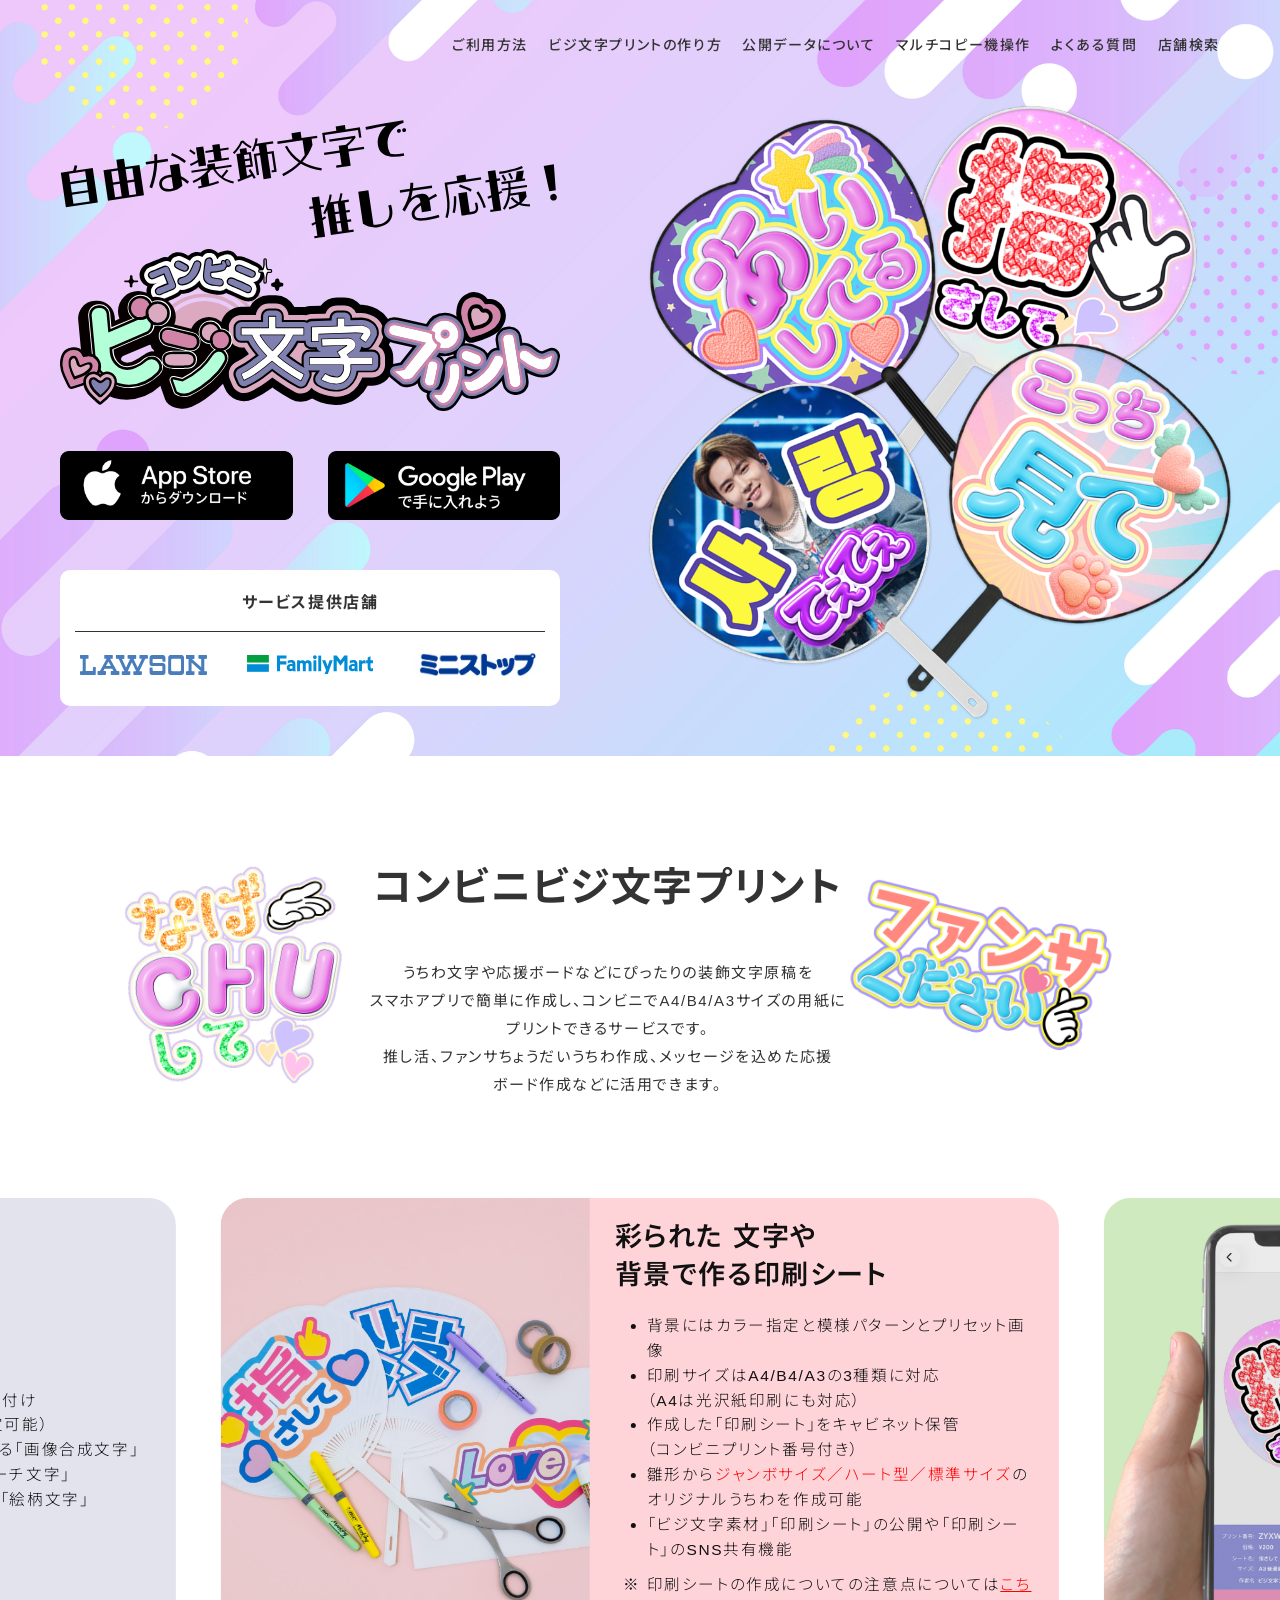
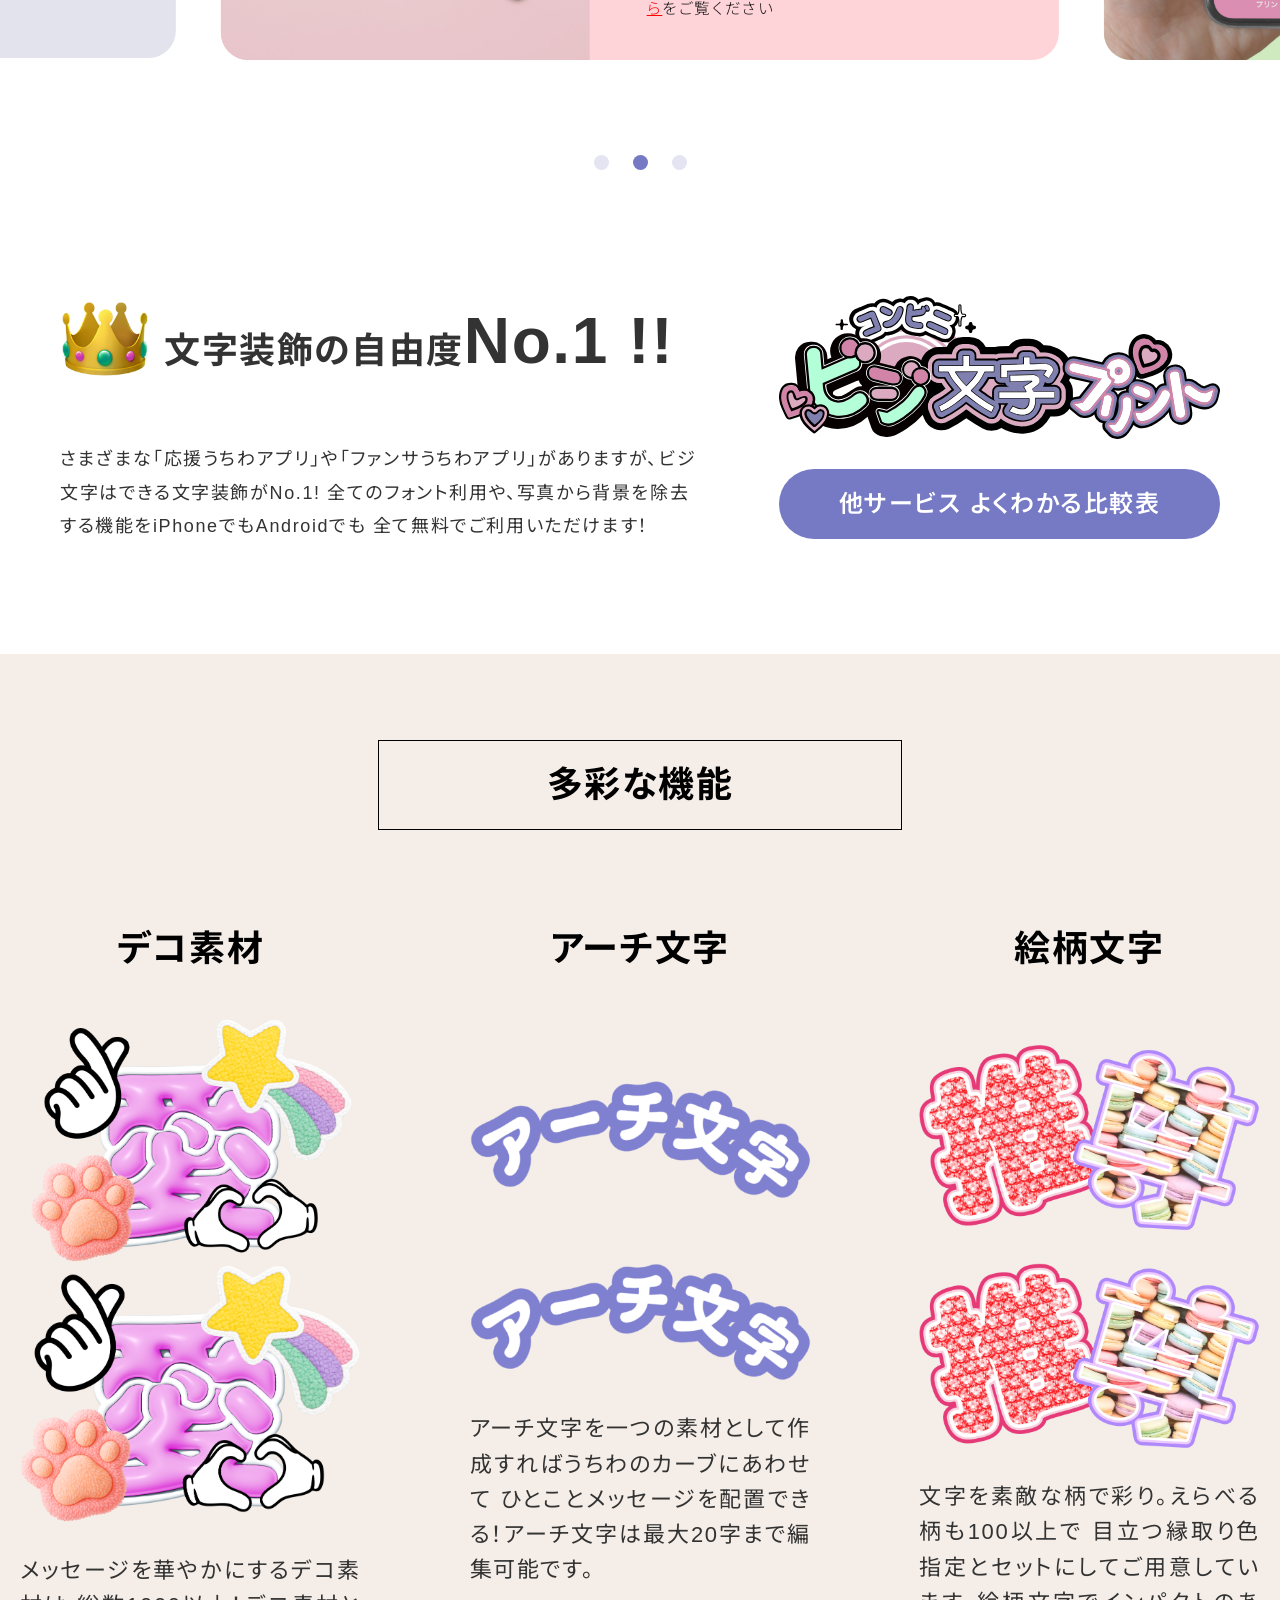
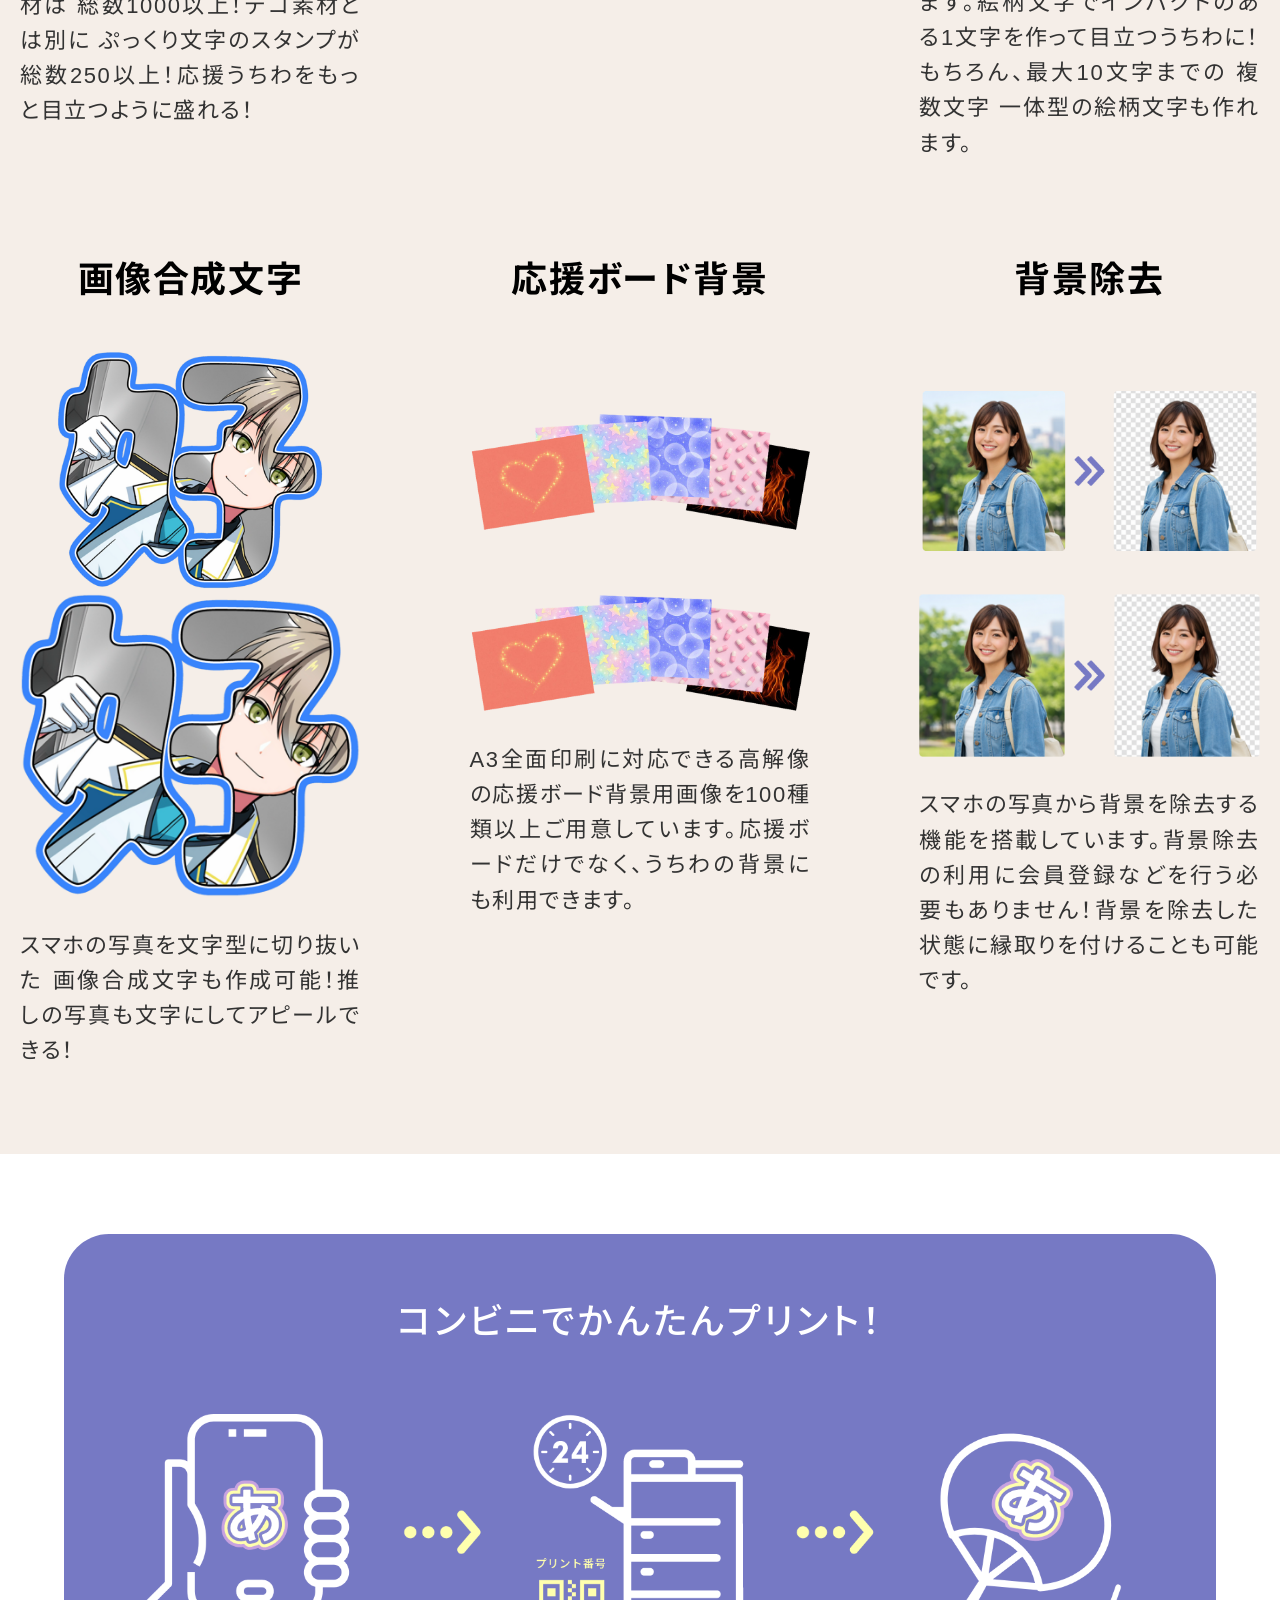
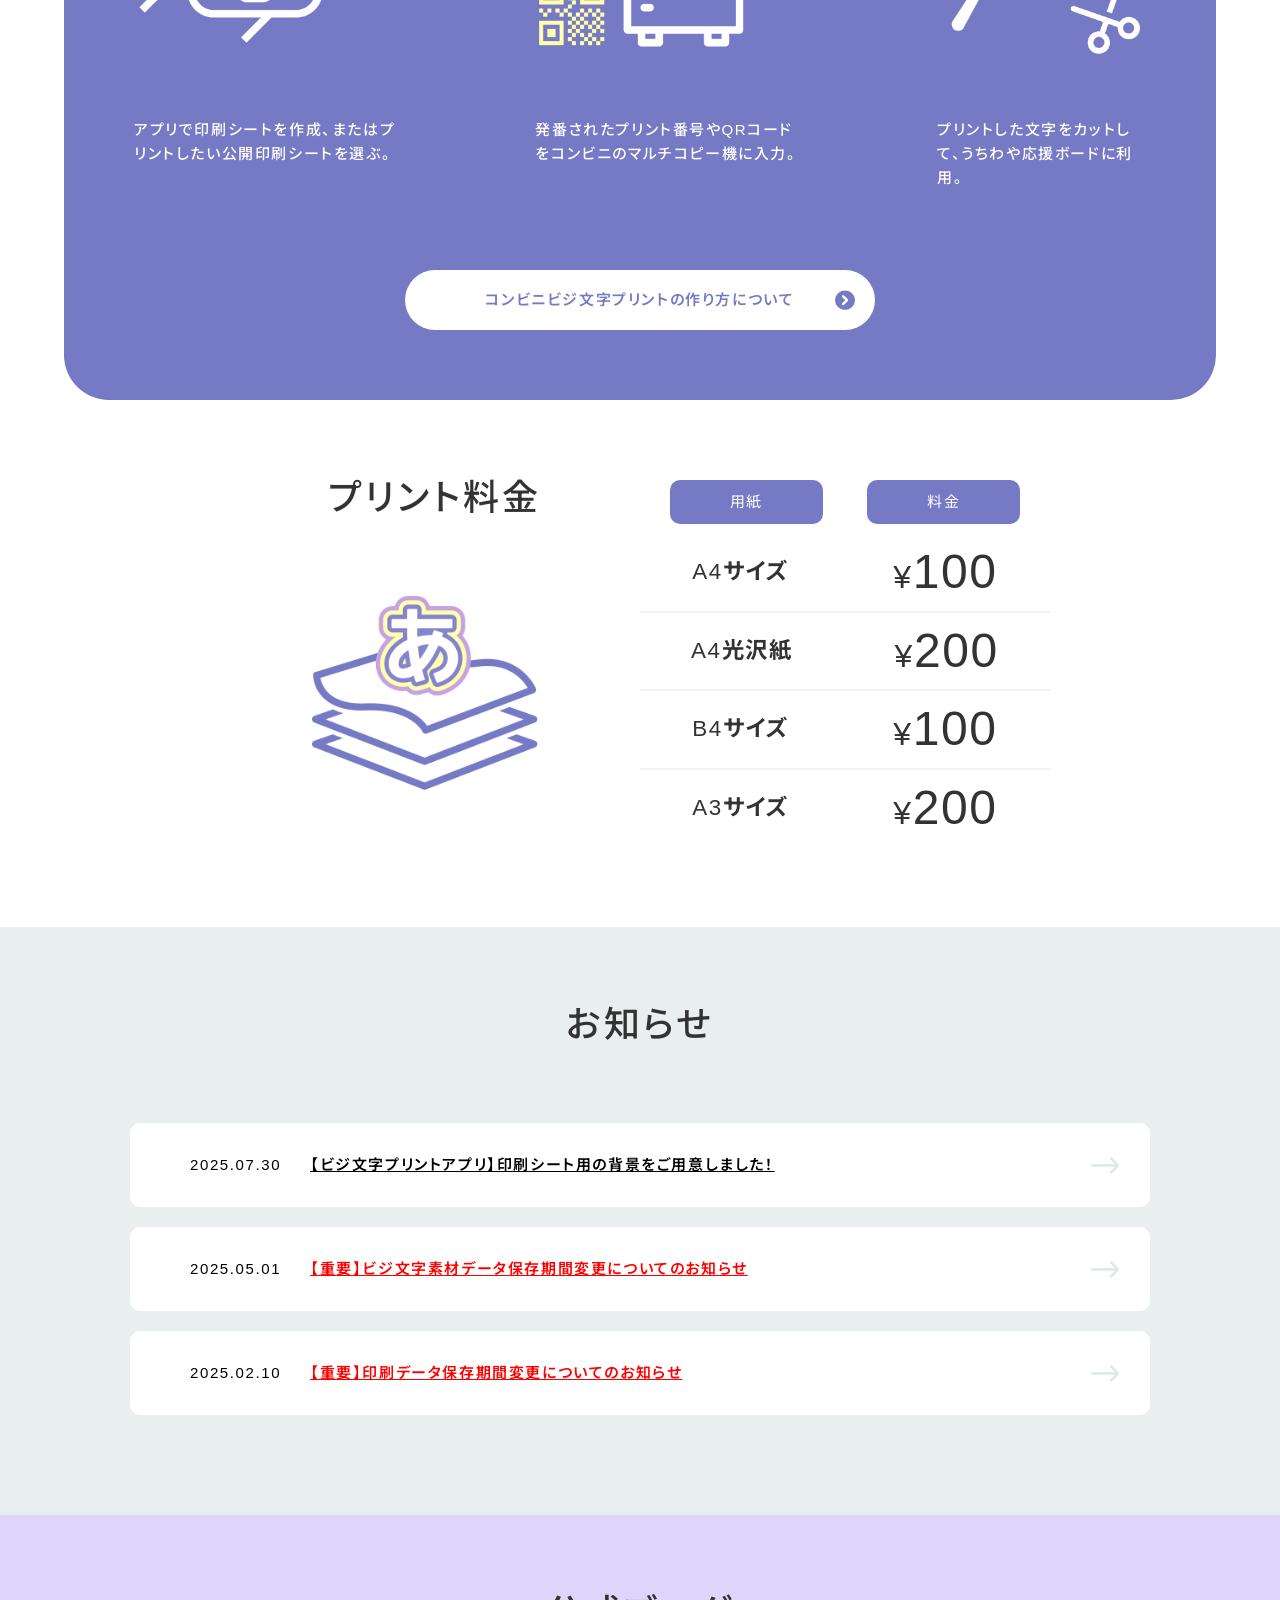
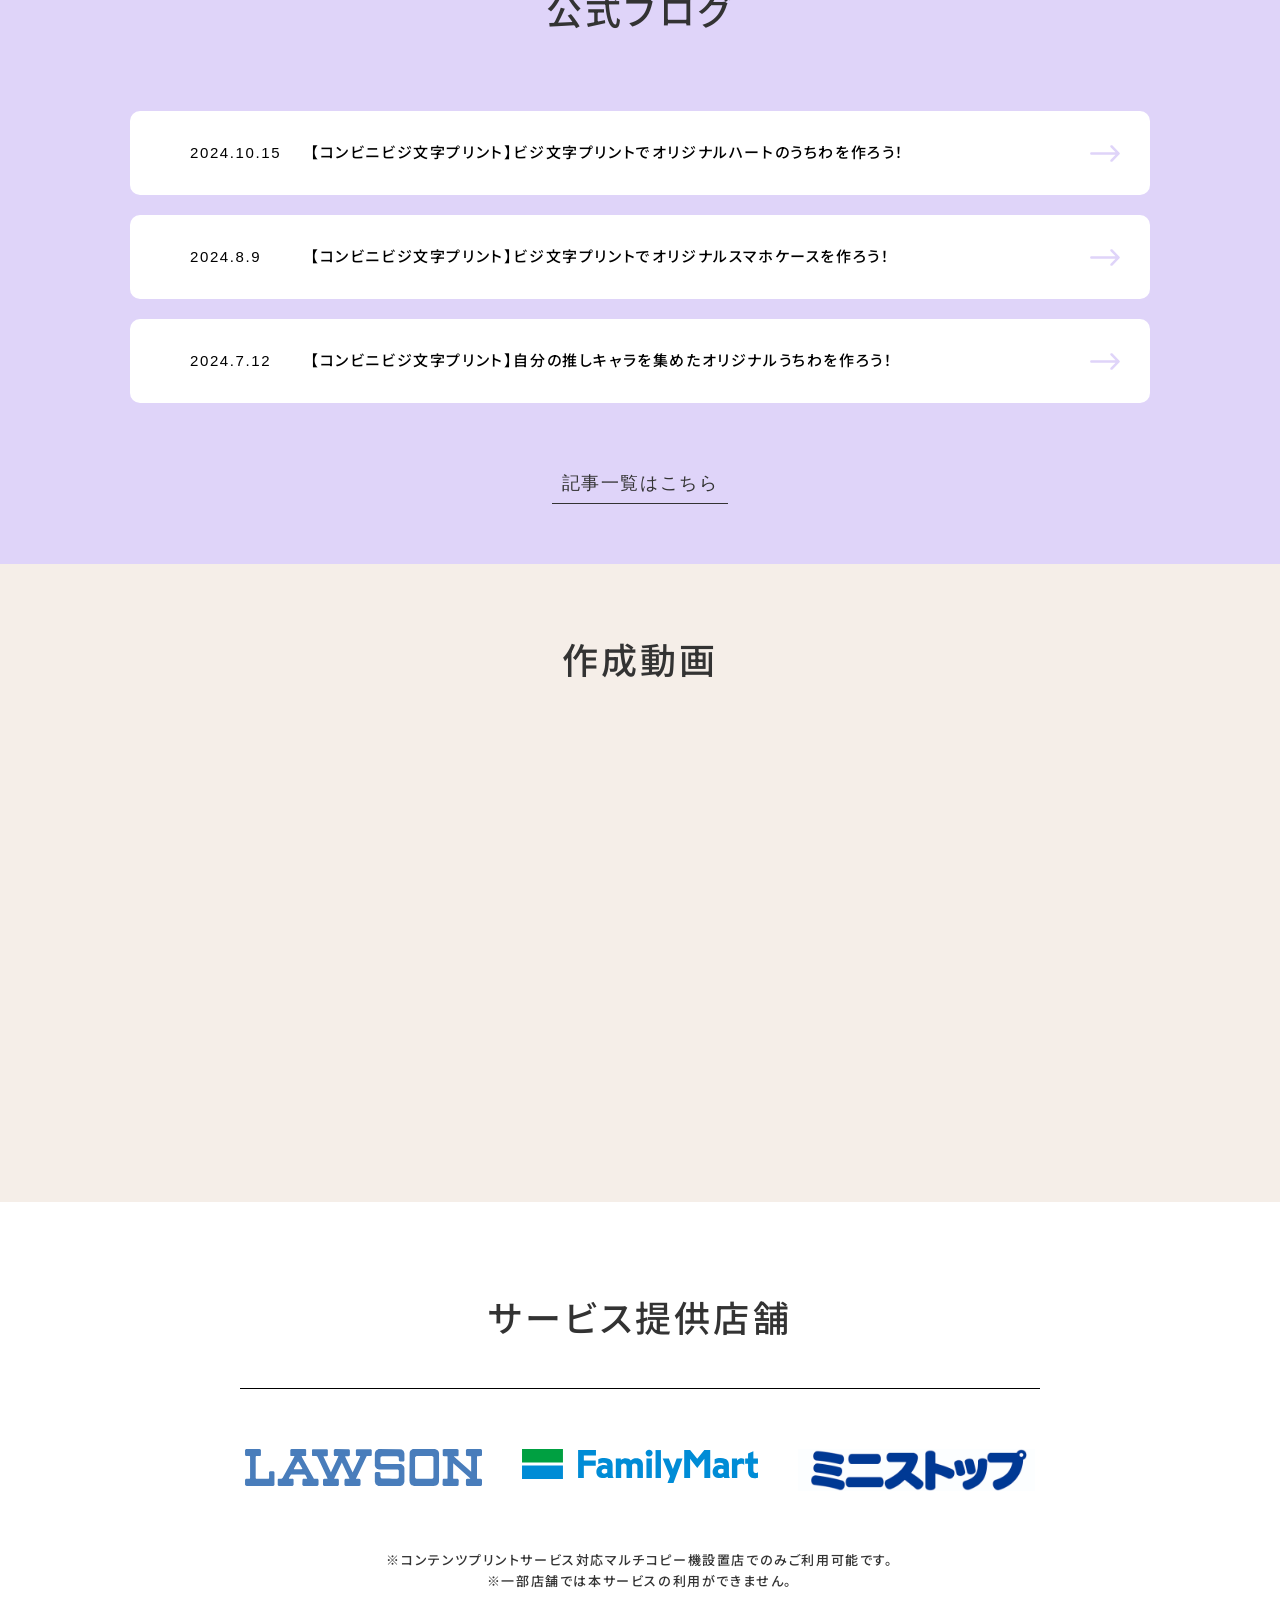
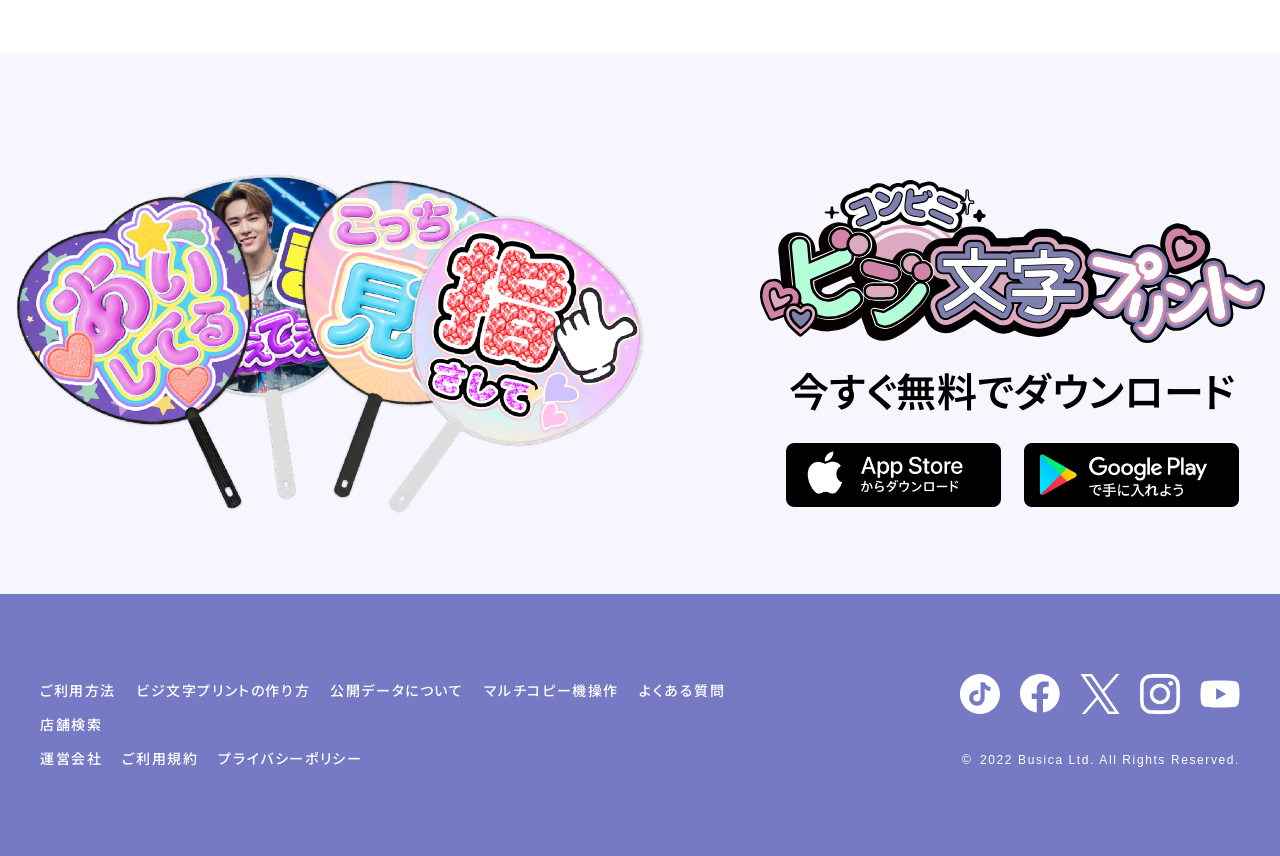
==== commit 7fee6301: "Add files via upload" ====
--- a/index.html
+++ b/index.html
@@ -11,6 +11,7 @@
 
 		gtag('config', 'G-2T8357QYMC');
 	</script>
+	<meta name="robots" content="noindex">
 	<meta charset="utf-8">
 	<meta http-equiv="X-UA-Compatible" content="IE=edge">
 	<meta name="viewport" content="width=device-width, initial-scale=1">
@@ -38,6 +39,8 @@
 	<link href="assets/css/block-grid.css" rel="stylesheet" type="text/css">
 	<!-- Swiper -->
 	<link href="assets/css/swiper.min.css" rel="stylesheet" type="text/css">
+	<!-- Fancybox -->
+	<link href="assets/css/fancybox.css" rel="stylesheet" type="text/css">
 	<!-- Custom styles -->
 	<link href="assets/css/style.css?v=15" rel="stylesheet">
 	<!-- IE10 viewport hack for Surface/desktop Windows 8 bug -->
@@ -312,7 +315,7 @@
 										<li>「ビジ文字素材」「印刷シート」の公開や「印刷シート」のSNS共有機能</li>
 									</ul>
 									<ul>
-										<li style="list-style-type: '※ '; margin-top: 10px;">印刷シートの作成についての注意点については<a href="https://cvs-moji.net/caution_sheet.html"><span style="color:red;">こちら</span></a>をご覧ください</li>
+										<li style="list-style-type: '※ '; margin-top: 10px;">印刷シートの作成についての注意点については<a href="https://cvs-moji.net/caution_sheet.html"><u style="color:red;">こちら</u></a>をご覧ください</li>
 									</ul>
 								</div>
 							</div>
@@ -328,7 +331,7 @@
 										公開シートを見る、<br>プリントする
 									</h2>
 									<p>
-										第三者が作成し、公開したビジ文字素材を使って印刷シートを作ったり、出来上がった印刷シート（コンビニプリント番号付き）を公開して他のユーザにプリントしてもらうことができます。<br>公開データ機能の詳細については<a href="opendata_feature.html"><u style="color:red;">こちらをご覧ください。</u></a>
+										第三者が作成し、公開したビジ文字素材を使って印刷シートを作ったり、出来上がった印刷シート（コンビニプリント番号付き）を公開して他のユーザにプリントしてもらうことができます。<br>公開データ機能の詳細については<a href="opendata_feature.html"><u style="color:red;">こちら</u></a>をご覧ください。
 									</p>
 								</div>
 							</div>
@@ -370,7 +373,7 @@
 					<li>「ビジ文字素材」「印刷シート」の公開や「印刷シート」のSNS共有機能</li>
 				</ul>
 				<ul>
-					<li style="list-style-type: '※ '; margin-top: 10px;">印刷シートの作成についての注意点については<a href="https://cvs-moji.net/caution_sheet.html"><span style="color:red;">こちら</span></a>をご覧ください</li>
+					<li style="list-style-type: '※ '; margin-top: 10px;">印刷シートの作成についての注意点については<a href="https://cvs-moji.net/caution_sheet.html"><u style="color:red;">こちら</u></a>をご覧ください</li>
 				</ul>
 			</div>
 			<div class="feature_top_box box03">
@@ -379,7 +382,7 @@
 					<img src="./assets/img/img_carousel_koukai_sp.jpg" alt="公開シートを見る、プリントする">
 				</div>
 				<p>
-					第三者が作成し、公開したビジ文字素材を使って印刷シートを作ったり、出来上がった印刷シート（コンビニプリント番号付き）を公開して他のユーザにプリントしてもらうことができます。<br>公開データ機能の詳細については<a href="opendata_feature.html"><u style="color:red;">こちらをご覧ください。</u></a>
+					第三者が作成し、公開したビジ文字素材を使って印刷シートを作ったり、出来上がった印刷シート（コンビニプリント番号付き）を公開して他のユーザにプリントしてもらうことができます。<br>公開データ機能の詳細については<a href="opendata_feature.html"><u style="color:red;">こちら</u></a>をご覧ください。
 				</p>
 			</div>
 		</section>
@@ -399,17 +402,10 @@
 						<img src="./assets/img/logo.svg" alt="コンビニビジ文字プリント">
 					</div>
 					<!-- modal -->
-					 <div class="table_btn">他サービス よくわかる比較表</div>
-						<div class="modal-container">
-							<div class="modal-body">
-								<!-- close button -->
-								<div class="modal-close">×</div>
-								<!-- contents -->
-								<div class="modal-content">
-									<img src="./assets/img/img_hikakuhyo.png" alt="他サービス よくわかる比較表">
-								</div>
-							</div>
-						</div>
+					<div id="dialog-content" style="display: none; max-width: 800px;">
+						<img src="./assets/img/img_hikakuhyo.png" alt="他サービス よくわかる比較表">
+					</div>
+					<div id="triggger" class="table_btn">他サービス よくわかる比較表</div>
 				</li>
 			</ul>
 		</section>
@@ -422,38 +418,38 @@
 				<ul class="variety_list">
 					<li>
 						<h3>デコ素材</h3>
-						<img class="br_pc" src="./assets/img/img_kinou_pukkuri_pc.png" alt="デコ素材">
-						<img class="br_sp" src="./assets/img/img_kinou_pukkuri_sp.png" alt="デコ素材">
+						<img class="only_pc" src="./assets/img/img_kinou_pukkuri_pc.png" alt="デコ素材">
+						<img class="only_sp" src="./assets/img/img_kinou_pukkuri_sp.png" alt="デコ素材">
 						<p>メッセージを華やかにするデコ素材は 総数1000以上！デコ素材とは別に ぷっくり文字のスタンプが 総数250以上！応援うちわをもっと目立つように盛れる！</p>
 					</li>
 					<li>
 						<h3>アーチ文字</h3>
-						<img class="br_pc" src="./assets/img/img_kinou_arch_pc.png" alt="アーチ文字">
-						<img class="br_sp" src="./assets/img/img_kinou_arch_sp.png" alt="アーチ文字">
+						<img class="only_pc" src="./assets/img/img_kinou_arch_pc.png" alt="アーチ文字">
+						<img class="only_sp" src="./assets/img/img_kinou_arch_sp.png" alt="アーチ文字">
 						<p>アーチ文字を一つの素材として作成すればうちわのカーブにあわせて ひとことメッセージを配置できる！アーチ文字は最大20字まで編集可能です。</p>
 					</li>
 					<li>
 						<h3>絵柄文字</h3>
-						<img class="br_pc" src="./assets/img/img_kinou_egara_pc.png" alt="絵柄文字">
-						<img class="br_sp" src="./assets/img/img_kinou_egara_sp.png" alt="絵柄文字">
+						<img class="only_pc" src="./assets/img/img_kinou_egara_pc.png" alt="絵柄文字">
+						<img class="only_sp" src="./assets/img/img_kinou_egara_sp.png" alt="絵柄文字">
 						<p>文字を素敵な柄で彩り。えらべる柄も100以上で 目立つ縁取り色指定とセットにしてご用意しています。絵柄文字でインパクトのある1文字を作って目立つうちわに！もちろん、最大10文字までの 複数文字 一体型の絵柄文字も作れます。</p>
 					</li>
 					<li>
 						<h3>画像合成文字</h3>
-						<img class="br_pc" src="./assets/img/img_kinou_gousei_pc.png" alt="画像合成文字">
-						<img class="br_sp" src="./assets/img/img_kinou_gousei_sp.png" alt="画像合成文字">
+						<img class="only_pc" src="./assets/img/img_kinou_gousei_pc.png" alt="画像合成文字">
+						<img class="only_sp" src="./assets/img/img_kinou_gousei_sp.png" alt="画像合成文字">
 						<p>スマホの写真を文字型に切り抜いた 画像合成文字も作成可能！推しの写真も文字にしてアピールできる！</p>
 					</li>
 					<li>
 						<h3>応援ボード背景</h3>
-						<img class="br_pc" src="./assets/img/img_kinou_ouenboard_pc.png" alt="応援ボード背景">
-						<img class="br_sp" src="./assets/img/img_kinou_ouenboard_sp.png" alt="応援ボード背景">
+						<img class="only_pc" src="./assets/img/img_kinou_ouenboard_pc.png" alt="応援ボード背景">
+						<img class="only_sp" src="./assets/img/img_kinou_ouenboard_sp.png" alt="応援ボード背景">
 						<p>A3全面印刷に対応できる高解像の応援ボード背景用画像を100種類以上ご用意しています。応援ボードだけでなく、うちわの背景にも利用できます。</p>
 					</li>
 					<li>
 						<h3>背景除去</h3>
-						<img class="br_pc" src="./assets/img/img_kinou_haikeijokyo_pc.png" alt="背景除去">
-						<img class="br_sp" src="./assets/img/img_kinou_haikeijokyo_sp.png" alt="背景除去">
+						<img class="only_pc" src="./assets/img/img_kinou_haikeijokyo_pc.png" alt="背景除去">
+						<img class="only_sp" src="./assets/img/img_kinou_haikeijokyo_sp.png" alt="背景除去">
 						<p>スマホの写真から背景を除去する機能を搭載しています。背景除去の利用に会員登録などを行う必要もありません！背景を除去した状態に縁取りを付けることも可能です。</p>
 					</li>
 				</ul>
@@ -594,7 +590,7 @@
 				<h1>お知らせ</h1>
 				<a class="information" href="https://www.bizicard.net/bizimoji/announce?id=6889aa70e992453dca52a629" target="_blank">
 					<dl class="list-first">
-						<dt style="">2025.07.30</dt>
+						<dt>2025.07.30</dt>
 						<dd style="font-weight: 600;text-decoration: underline;">【ビジ文字プリントアプリ】印刷シート用の背景をご用意しました！
 						</dd>
 					</dl>
@@ -602,7 +598,7 @@
 				
 				<a class="information" href="https://www.bizicard.net/bizimoji/announce?id=680aeba9e992453dca4942b9" target="_blank">
 					<dl class="list-first">
-						<dt style="">2025.05.01</dt>
+						<dt>2025.05.01</dt>
 						<dd style="	color: red;font-weight: 600;text-decoration: underline;">【重要】ビジ文字素材データ保存期間変更についてのお知らせ</dd>
 					</dl>
 				</a>
@@ -610,14 +606,10 @@
 				<!-- お知らせ -->
 				<a class="information" href="https://www.bizicard.net/bizimoji/announce?id=67a2d08be992453dca42094e" target="_blank">
 					<dl class="list-first">
-						<dt style="">2025.02.10</dt>
+						<dt>2025.02.10</dt>
 						<dd style="	color: red;font-weight: 600;text-decoration: underline;">【重要】印刷データ保存期間変更についてのお知らせ</dd>
 					</dl>
 				</a>
-
-				<div class="article">
-					<a href="archive.html">記事一覧はこちら</a>
-				</div>
 			</div>
 		</section>
 
@@ -661,10 +653,10 @@
 				<h1>作成動画</h1>
 				<ul>
 					<li>
-						<iframe class="movie_size" src="https://www.youtube.com/embed/E50_PPLs_9U?si=EN_KLW3fReSrmxaP" title="YouTube video player" frameborder="0" allow="accelerometer; autoplay; clipboard-write; encrypted-media; gyroscope; picture-in-picture; web-share" referrerpolicy="strict-origin-when-cross-origin" allowfullscreen></iframe>
+						<iframe class="movie_size" src="https://www.youtube.com/embed/dr09jfSruSc?si=EN_KLW3fReSrmxaP" title="YouTube video player" frameborder="0" allow="accelerometer; autoplay; clipboard-write; encrypted-media; gyroscope; picture-in-picture; web-share" referrerpolicy="strict-origin-when-cross-origin" allowfullscreen></iframe>
 					</li>
 					<li>
-						<iframe class="movie_size" src="https://www.youtube.com/embed/NssP08wG2go?si=jIkLT4MviBElfh6Z" title="YouTube video player" frameborder="0" allow="accelerometer; autoplay; clipboard-write; encrypted-media; gyroscope; picture-in-picture; web-share" referrerpolicy="strict-origin-when-cross-origin" allowfullscreen></iframe>
+						<iframe class="movie_size" src="https://www.youtube.com/embed/SSMhXa4LPOU?si=jIkLT4MviBElfh6Z" title="YouTube video player" frameborder="0" allow="accelerometer; autoplay; clipboard-write; encrypted-media; gyroscope; picture-in-picture; web-share" referrerpolicy="strict-origin-when-cross-origin" allowfullscreen></iframe>
 					</li>
 				</ul>
 			</div>
@@ -750,7 +742,7 @@
 						<nav>
 							<div class="ftCmn_menu_sns">
 								<ul>
-									<li><a href="#" target="_blank"><img
+									<li><a href="https://www.tiktok.com/@bijimoji_print" target="_blank"><img
 												src="assets/img/icon_sns_tiktok.svg" alt="tiktok"></a></li>
 									<li><a href="https://www.facebook.com/bizicard/" target="_blank"><img
 												src="assets/img/icon_sns_fb.svg" alt="facebook"></a></li>
@@ -784,8 +776,10 @@
 	<script src="assets/js/smoothScroll.js"></script>
 	<!-- Swiper -->
 	<script src="assets/js/swiper.min.js"></script>
+	<!-- Fancybox -->
+	<script src="assets/js/fancybox.umd.js"></script>
 	<!-- Settings -->
-	<script src="assets/js/settings.js?v=20201021"></script>
+	<script src="assets/js/settings.js?v=20260226"></script>
 
 	<script type="text/javascript">
 		$(function () {
--- a/assets/css/ie10-viewport-bug-workaround.css
+++ b/assets/css/ie10-viewport-bug-workaround.css
@@ -0,0 +1,15 @@
+/*!
+ * IE10 viewport hack for Surface/desktop Windows 8 bug
+ * Copyright 2014-2015 Twitter, Inc.
+ * Licensed under MIT (https://github.com/twbs/bootstrap/blob/master/LICENSE)
+ */
+
+/*
+ * See the Getting Started docs for more information:
+ * http://getbootstrap.com/getting-started/#support-ie10-width
+ */
+@-webkit-viewport { width: device-width; }
+@-moz-viewport    { width: device-width; }
+@-ms-viewport     { width: device-width; }
+@-o-viewport      { width: device-width; }
+@viewport         { width: device-width; }
--- a/assets/css/block-grid.css
+++ b/assets/css/block-grid.css
@@ -0,0 +1,459 @@
+[class*="block-grid-"] {
+  display: block;
+  margin: 0 -15px;
+  padding: 0;
+}
+[class*="block-grid-"]:before,
+[class*="block-grid-"]:after {
+  content: " ";
+  display: table;
+}
+[class*="block-grid-"]:after {
+  clear: both;
+}
+.block-grid-item {
+  display: inline;
+  margin: 0;
+  padding: 0 15px;
+  height: auto;
+  float: left;
+  list-style: none;
+}
+.block-grid-xs-1 > .block-grid-item {
+  width: 100%;
+}
+.block-grid-xs-1 > .block-grid-item:nth-of-type(n) {
+  clear: none;
+}
+.block-grid-xs-1 > .block-grid-item:nth-of-type(1n+1) {
+  clear: both;
+}
+.block-grid-xs-2 > .block-grid-item {
+  width: 50%;
+}
+.block-grid-xs-2 > .block-grid-item:nth-of-type(n) {
+  clear: none;
+}
+.block-grid-xs-2 > .block-grid-item:nth-of-type(2n+1) {
+  clear: both;
+}
+.block-grid-xs-3 > .block-grid-item {
+  width: 33.333333333333336%;
+}
+.block-grid-xs-3 > .block-grid-item:nth-of-type(n) {
+  clear: none;
+}
+.block-grid-xs-3 > .block-grid-item:nth-of-type(3n+1) {
+  clear: both;
+}
+.block-grid-xs-4 > .block-grid-item {
+  width: 25%;
+}
+.block-grid-xs-4 > .block-grid-item:nth-of-type(n) {
+  clear: none;
+}
+.block-grid-xs-4 > .block-grid-item:nth-of-type(4n+1) {
+  clear: both;
+}
+.block-grid-xs-5 > .block-grid-item {
+  width: 20%;
+}
+.block-grid-xs-5 > .block-grid-item:nth-of-type(n) {
+  clear: none;
+}
+.block-grid-xs-5 > .block-grid-item:nth-of-type(5n+1) {
+  clear: both;
+}
+.block-grid-xs-6 > .block-grid-item {
+  width: 16.666666666666668%;
+}
+.block-grid-xs-6 > .block-grid-item:nth-of-type(n) {
+  clear: none;
+}
+.block-grid-xs-6 > .block-grid-item:nth-of-type(6n+1) {
+  clear: both;
+}
+.block-grid-xs-7 > .block-grid-item {
+  width: 14.285714285714286%;
+}
+.block-grid-xs-7 > .block-grid-item:nth-of-type(n) {
+  clear: none;
+}
+.block-grid-xs-7 > .block-grid-item:nth-of-type(7n+1) {
+  clear: both;
+}
+.block-grid-xs-8 > .block-grid-item {
+  width: 12.5%;
+}
+.block-grid-xs-8 > .block-grid-item:nth-of-type(n) {
+  clear: none;
+}
+.block-grid-xs-8 > .block-grid-item:nth-of-type(8n+1) {
+  clear: both;
+}
+.block-grid-xs-9 > .block-grid-item {
+  width: 11.11111111111111%;
+}
+.block-grid-xs-9 > .block-grid-item:nth-of-type(n) {
+  clear: none;
+}
+.block-grid-xs-9 > .block-grid-item:nth-of-type(9n+1) {
+  clear: both;
+}
+.block-grid-xs-10 > .block-grid-item {
+  width: 10%;
+}
+.block-grid-xs-10 > .block-grid-item:nth-of-type(n) {
+  clear: none;
+}
+.block-grid-xs-10 > .block-grid-item:nth-of-type(10n+1) {
+  clear: both;
+}
+.block-grid-xs-11 > .block-grid-item {
+  width: 9.090909090909092%;
+}
+.block-grid-xs-11 > .block-grid-item:nth-of-type(n) {
+  clear: none;
+}
+.block-grid-xs-11 > .block-grid-item:nth-of-type(11n+1) {
+  clear: both;
+}
+.block-grid-xs-12 > .block-grid-item {
+  width: 8.333333333333334%;
+}
+.block-grid-xs-12 > .block-grid-item:nth-of-type(n) {
+  clear: none;
+}
+.block-grid-xs-12 > .block-grid-item:nth-of-type(12n+1) {
+  clear: both;
+}
+@media (min-width: 768px) {
+  .block-grid-sm-1 > .block-grid-item {
+    width: 100%;
+  }
+  .block-grid-sm-1 > .block-grid-item:nth-of-type(n) {
+    clear: none;
+  }
+  .block-grid-sm-1 > .block-grid-item:nth-of-type(1n+1) {
+    clear: both;
+  }
+  .block-grid-sm-2 > .block-grid-item {
+    width: 50%;
+  }
+  .block-grid-sm-2 > .block-grid-item:nth-of-type(n) {
+    clear: none;
+  }
+  .block-grid-sm-2 > .block-grid-item:nth-of-type(2n+1) {
+    clear: both;
+  }
+  .block-grid-sm-3 > .block-grid-item {
+    width: 33.333333333333336%;
+  }
+  .block-grid-sm-3 > .block-grid-item:nth-of-type(n) {
+    clear: none;
+  }
+  .block-grid-sm-3 > .block-grid-item:nth-of-type(3n+1) {
+    clear: both;
+  }
+  .block-grid-sm-4 > .block-grid-item {
+    width: 25%;
+  }
+  .block-grid-sm-4 > .block-grid-item:nth-of-type(n) {
+    clear: none;
+  }
+  .block-grid-sm-4 > .block-grid-item:nth-of-type(4n+1) {
+    clear: both;
+  }
+  .block-grid-sm-5 > .block-grid-item {
+    width: 20%;
+  }
+  .block-grid-sm-5 > .block-grid-item:nth-of-type(n) {
+    clear: none;
+  }
+  .block-grid-sm-5 > .block-grid-item:nth-of-type(5n+1) {
+    clear: both;
+  }
+  .block-grid-sm-6 > .block-grid-item {
+    width: 16.666666666666668%;
+  }
+  .block-grid-sm-6 > .block-grid-item:nth-of-type(n) {
+    clear: none;
+  }
+  .block-grid-sm-6 > .block-grid-item:nth-of-type(6n+1) {
+    clear: both;
+  }
+  .block-grid-sm-7 > .block-grid-item {
+    width: 14.285714285714286%;
+  }
+  .block-grid-sm-7 > .block-grid-item:nth-of-type(n) {
+    clear: none;
+  }
+  .block-grid-sm-7 > .block-grid-item:nth-of-type(7n+1) {
+    clear: both;
+  }
+  .block-grid-sm-8 > .block-grid-item {
+    width: 12.5%;
+  }
+  .block-grid-sm-8 > .block-grid-item:nth-of-type(n) {
+    clear: none;
+  }
+  .block-grid-sm-8 > .block-grid-item:nth-of-type(8n+1) {
+    clear: both;
+  }
+  .block-grid-sm-9 > .block-grid-item {
+    width: 11.11111111111111%;
+  }
+  .block-grid-sm-9 > .block-grid-item:nth-of-type(n) {
+    clear: none;
+  }
+  .block-grid-sm-9 > .block-grid-item:nth-of-type(9n+1) {
+    clear: both;
+  }
+  .block-grid-sm-10 > .block-grid-item {
+    width: 10%;
+  }
+  .block-grid-sm-10 > .block-grid-item:nth-of-type(n) {
+    clear: none;
+  }
+  .block-grid-sm-10 > .block-grid-item:nth-of-type(10n+1) {
+    clear: both;
+  }
+  .block-grid-sm-11 > .block-grid-item {
+    width: 9.090909090909092%;
+  }
+  .block-grid-sm-11 > .block-grid-item:nth-of-type(n) {
+    clear: none;
+  }
+  .block-grid-sm-11 > .block-grid-item:nth-of-type(11n+1) {
+    clear: both;
+  }
+  .block-grid-sm-12 > .block-grid-item {
+    width: 8.333333333333334%;
+  }
+  .block-grid-sm-12 > .block-grid-item:nth-of-type(n) {
+    clear: none;
+  }
+  .block-grid-sm-12 > .block-grid-item:nth-of-type(12n+1) {
+    clear: both;
+  }
+}
+@media (min-width: 992px) {
+  .block-grid-md-1 > .block-grid-item {
+    width: 100%;
+  }
+  .block-grid-md-1 > .block-grid-item:nth-of-type(n) {
+    clear: none;
+  }
+  .block-grid-md-1 > .block-grid-item:nth-of-type(1n+1) {
+    clear: both;
+  }
+  .block-grid-md-2 > .block-grid-item {
+    width: 50%;
+  }
+  .block-grid-md-2 > .block-grid-item:nth-of-type(n) {
+    clear: none;
+  }
+  .block-grid-md-2 > .block-grid-item:nth-of-type(2n+1) {
+    clear: both;
+  }
+  .block-grid-md-3 > .block-grid-item {
+    width: 33.333333333333336%;
+  }
+  .block-grid-md-3 > .block-grid-item:nth-of-type(n) {
+    clear: none;
+  }
+  .block-grid-md-3 > .block-grid-item:nth-of-type(3n+1) {
+    clear: both;
+  }
+  .block-grid-md-4 > .block-grid-item {
+    width: 25%;
+  }
+  .block-grid-md-4 > .block-grid-item:nth-of-type(n) {
+    clear: none;
+  }
+  .block-grid-md-4 > .block-grid-item:nth-of-type(4n+1) {
+    clear: both;
+  }
+  .block-grid-md-5 > .block-grid-item {
+    width: 20%;
+  }
+  .block-grid-md-5 > .block-grid-item:nth-of-type(n) {
+    clear: none;
+  }
+  .block-grid-md-5 > .block-grid-item:nth-of-type(5n+1) {
+    clear: both;
+  }
+  .block-grid-md-6 > .block-grid-item {
+    width: 16.666666666666668%;
+  }
+  .block-grid-md-6 > .block-grid-item:nth-of-type(n) {
+    clear: none;
+  }
+  .block-grid-md-6 > .block-grid-item:nth-of-type(6n+1) {
+    clear: both;
+  }
+  .block-grid-md-7 > .block-grid-item {
+    width: 14.285714285714286%;
+  }
+  .block-grid-md-7 > .block-grid-item:nth-of-type(n) {
+    clear: none;
+  }
+  .block-grid-md-7 > .block-grid-item:nth-of-type(7n+1) {
+    clear: both;
+  }
+  .block-grid-md-8 > .block-grid-item {
+    width: 12.5%;
+  }
+  .block-grid-md-8 > .block-grid-item:nth-of-type(n) {
+    clear: none;
+  }
+  .block-grid-md-8 > .block-grid-item:nth-of-type(8n+1) {
+    clear: both;
+  }
+  .block-grid-md-9 > .block-grid-item {
+    width: 11.11111111111111%;
+  }
+  .block-grid-md-9 > .block-grid-item:nth-of-type(n) {
+    clear: none;
+  }
+  .block-grid-md-9 > .block-grid-item:nth-of-type(9n+1) {
+    clear: both;
+  }
+  .block-grid-md-10 > .block-grid-item {
+    width: 10%;
+  }
+  .block-grid-md-10 > .block-grid-item:nth-of-type(n) {
+    clear: none;
+  }
+  .block-grid-md-10 > .block-grid-item:nth-of-type(10n+1) {
+    clear: both;
+  }
+  .block-grid-md-11 > .block-grid-item {
+    width: 9.090909090909092%;
+  }
+  .block-grid-md-11 > .block-grid-item:nth-of-type(n) {
+    clear: none;
+  }
+  .block-grid-md-11 > .block-grid-item:nth-of-type(11n+1) {
+    clear: both;
+  }
+  .block-grid-md-12 > .block-grid-item {
+    width: 8.333333333333334%;
+  }
+  .block-grid-md-12 > .block-grid-item:nth-of-type(n) {
+    clear: none;
+  }
+  .block-grid-md-12 > .block-grid-item:nth-of-type(12n+1) {
+    clear: both;
+  }
+}
+@media (min-width: 1200px) {
+  .block-grid-lg-1 > .block-grid-item {
+    width: 100%;
+  }
+  .block-grid-lg-1 > .block-grid-item:nth-of-type(n) {
+    clear: none;
+  }
+  .block-grid-lg-1 > .block-grid-item:nth-of-type(1n+1) {
+    clear: both;
+  }
+  .block-grid-lg-2 > .block-grid-item {
+    width: 50%;
+  }
+  .block-grid-lg-2 > .block-grid-item:nth-of-type(n) {
+    clear: none;
+  }
+  .block-grid-lg-2 > .block-grid-item:nth-of-type(2n+1) {
+    clear: both;
+  }
+  .block-grid-lg-3 > .block-grid-item {
+    width: 33.333333333333336%;
+  }
+  .block-grid-lg-3 > .block-grid-item:nth-of-type(n) {
+    clear: none;
+  }
+  .block-grid-lg-3 > .block-grid-item:nth-of-type(3n+1) {
+    clear: both;
+  }
+  .block-grid-lg-4 > .block-grid-item {
+    width: 25%;
+  }
+  .block-grid-lg-4 > .block-grid-item:nth-of-type(n) {
+    clear: none;
+  }
+  .block-grid-lg-4 > .block-grid-item:nth-of-type(4n+1) {
+    clear: both;
+  }
+  .block-grid-lg-5 > .block-grid-item {
+    width: 20%;
+  }
+  .block-grid-lg-5 > .block-grid-item:nth-of-type(n) {
+    clear: none;
+  }
+  .block-grid-lg-5 > .block-grid-item:nth-of-type(5n+1) {
+    clear: both;
+  }
+  .block-grid-lg-6 > .block-grid-item {
+    width: 16.666666666666668%;
+  }
+  .block-grid-lg-6 > .block-grid-item:nth-of-type(n) {
+    clear: none;
+  }
+  .block-grid-lg-6 > .block-grid-item:nth-of-type(6n+1) {
+    clear: both;
+  }
+  .block-grid-lg-7 > .block-grid-item {
+    width: 14.285714285714286%;
+  }
+  .block-grid-lg-7 > .block-grid-item:nth-of-type(n) {
+    clear: none;
+  }
+  .block-grid-lg-7 > .block-grid-item:nth-of-type(7n+1) {
+    clear: both;
+  }
+  .block-grid-lg-8 > .block-grid-item {
+    width: 12.5%;
+  }
+  .block-grid-lg-8 > .block-grid-item:nth-of-type(n) {
+    clear: none;
+  }
+  .block-grid-lg-8 > .block-grid-item:nth-of-type(8n+1) {
+    clear: both;
+  }
+  .block-grid-lg-9 > .block-grid-item {
+    width: 11.11111111111111%;
+  }
+  .block-grid-lg-9 > .block-grid-item:nth-of-type(n) {
+    clear: none;
+  }
+  .block-grid-lg-9 > .block-grid-item:nth-of-type(9n+1) {
+    clear: both;
+  }
+  .block-grid-lg-10 > .block-grid-item {
+    width: 10%;
+  }
+  .block-grid-lg-10 > .block-grid-item:nth-of-type(n) {
+    clear: none;
+  }
+  .block-grid-lg-10 > .block-grid-item:nth-of-type(10n+1) {
+    clear: both;
+  }
+  .block-grid-lg-11 > .block-grid-item {
+    width: 9.090909090909092%;
+  }
+  .block-grid-lg-11 > .block-grid-item:nth-of-type(n) {
+    clear: none;
+  }
+  .block-grid-lg-11 > .block-grid-item:nth-of-type(11n+1) {
+    clear: both;
+  }
+  .block-grid-lg-12 > .block-grid-item {
+    width: 8.333333333333334%;
+  }
+  .block-grid-lg-12 > .block-grid-item:nth-of-type(n) {
+    clear: none;
+  }
+  .block-grid-lg-12 > .block-grid-item:nth-of-type(12n+1) {
+    clear: both;
+  }
+}
--- a/assets/css/style.css
+++ b/assets/css/style.css
@@ -0,0 +1,4116 @@
+@charset "UTF-8";
+@import url("https://fonts.googleapis.com/css2?family=Noto+Sans+JP:wght@400;500;700&display=swap");
+/* -------- Base Font Family -------- */
+/* -------- Base Font Size -------- */
+/* -------- Base Color -------- */
+/* -------- Font -------- */
+/* -------- Btn -------- */
+/* -------- トリミング正方形 -------- */
+/* 縦横にフィット */
+/* 縦横長いほうに合わせる */
+/* 横幅いっぱいに合わせる */
+/* -------- Border -------- */
+html {
+  font-size: 100%; /* 16px（16pt） */
+}
+
+body {
+  word-wrap: break-word;
+  font-size: 100%;
+  -webkit-font-smoothing: antialiased;
+  -moz-osx-font-smoothing: grayscale;
+  font-feature-settings: "palt" 1;
+  background-color: #fff;
+}
+body.openModal {
+  overflow: hidden;
+}
+body.openModal header .hdCmn {
+  background-color: #fff;
+}
+body.for_app {
+  background-color: #fff;
+}
+
+h1, h2, h3, h4, h5, h6, p, ul li, ol li, dl dt, dl dd, label, tr th, tr td, button, time, label, input, option, select, textarea {
+  font-family: "Helvetica Neue", Helvetica, "Noto Sans JP", sans-serif;
+  letter-spacing: 0.1rem;
+  line-height: 1.6;
+  font-weight: 400;
+  margin: 0;
+  padding: 0;
+  color: #333;
+  list-style: none;
+  outline: 0;
+  font-size: 15px;
+}
+@media (max-width: 1062px) {
+  h1, h2, h3, h4, h5, h6, p, ul li, ol li, dl dt, dl dd, label, tr th, tr td, button, time, label, input, option, select, textarea {
+    font-size: 14px;
+  }
+}
+
+div {
+  line-height: 0;
+}
+
+ul, dl {
+  margin: 0;
+  padding: 0;
+}
+
+a {
+  backface-visibility: hidden;
+  transition-property: color;
+  transition: all 0.2s;
+  color: #333;
+  outline: none;
+}
+a:hover {
+  cursor: pointer;
+  text-decoration: none;
+  color: #333;
+}
+a:active {
+  text-decoration: none;
+}
+a:focus {
+  text-decoration: none;
+}
+a img {
+  transition: all 0.2s;
+  backface-visibility: hidden;
+  transition-property: opacity;
+  opacity: 1;
+  border: none;
+  outline: none;
+  padding: 0;
+}
+a img:hover {
+  opacity: 0.9;
+  cursor: pointer;
+}
+a p {
+  backface-visibility: hidden;
+}
+
+img {
+  color: #ffffff;
+  border: none;
+  width: 100%;
+}
+img.img-bd {
+  border: solid 1px #ccc;
+}
+
+.mb30 {
+  margin-bottom: 30px !important;
+}
+
+.sm-txt {
+  font-size: 0.8em !important;
+}
+
+.clearfix::after {
+  content: "";
+  display: block;
+  clear: both;
+}
+
+/* -------- Boot Strap OverWrite -------- */
+.container {
+  padding-right: 40px;
+  padding-left: 40px;
+  margin-right: auto;
+  margin-left: auto;
+}
+@media (min-width: 1500px) {
+  .container {
+    max-width: 1280px;
+  }
+}
+@media (max-width: 1499px) {
+  .container {
+    width: 100%;
+  }
+}
+@media (max-width: 1062px) {
+  .container {
+    width: 100%;
+    padding-right: 16px;
+    padding-left: 16px;
+  }
+}
+
+.row {
+  line-height: 0;
+  transition: all 0.4s;
+}
+
+.col-lg-1, .col-lg-10, .col-lg-11, .col-lg-12, .col-lg-2, .col-lg-3, .col-lg-4, .col-lg-5, .col-lg-6, .col-lg-7, .col-lg-8, .col-lg-9, .col-md-1, .col-md-10, .col-md-11, .col-md-12, .col-md-2, .col-md-3, .col-md-4, .col-md-5, .col-md-6, .col-md-7, .col-md-8, .col-md-9, .col-sm-1, .col-sm-10, .col-sm-11, .col-sm-12, .col-sm-2, .col-sm-3, .col-sm-4, .col-sm-5, .col-sm-6, .col-sm-7, .col-sm-8, .col-sm-9, .col-xs-1, .col-xs-10, .col-xs-11, .col-xs-12, .col-xs-2, .col-xs-3, .col-xs-4, .col-xs-5, .col-xs-6, .col-xs-7, .col-xs-8, .col-xs-9 {
+  padding-right: 20px;
+  padding-left: 20px;
+  transition: all 0.4s;
+}
+@media (max-width: 1062px) {
+  .col-lg-1, .col-lg-10, .col-lg-11, .col-lg-12, .col-lg-2, .col-lg-3, .col-lg-4, .col-lg-5, .col-lg-6, .col-lg-7, .col-lg-8, .col-lg-9, .col-md-1, .col-md-10, .col-md-11, .col-md-12, .col-md-2, .col-md-3, .col-md-4, .col-md-5, .col-md-6, .col-md-7, .col-md-8, .col-md-9, .col-sm-1, .col-sm-10, .col-sm-11, .col-sm-12, .col-sm-2, .col-sm-3, .col-sm-4, .col-sm-5, .col-sm-6, .col-sm-7, .col-sm-8, .col-sm-9, .col-xs-1, .col-xs-10, .col-xs-11, .col-xs-12, .col-xs-2, .col-xs-3, .col-xs-4, .col-xs-5, .col-xs-6, .col-xs-7, .col-xs-8, .col-xs-9 {
+    padding-right: 8px;
+    padding-left: 8px;
+  }
+}
+
+.block-grid-item {
+  display: inline;
+  margin: 0;
+  padding: 0 20px;
+  height: auto;
+  list-style: none;
+}
+@media (max-width: 1062px) {
+  .block-grid-item {
+    padding: 0 8px;
+  }
+}
+
+.bg_white {
+  background-color: #fff !important;
+}
+
+/* -------- Loading -------- */
+#loader {
+  position: fixed;
+  top: 0;
+  left: 0;
+  right: 0;
+  bottom: 0;
+  background: #fff;
+  z-index: 999999;
+}
+
+/* -------- //Boot Strap OverWrite -------- */
+header {
+  width: 100%;
+  height: auto;
+  float: left;
+  position: fixed;
+  z-index: 3;
+}
+header.hdTop {
+  transition: all 0.4s;
+  margin-top: -80px;
+}
+@media (max-width: 1062px) {
+  header.hdTop {
+    margin-top: 0;
+  }
+  header.hdTop .hdCmn {
+    background: none;
+  }
+  header.hdTop .hdCmn .hdCmn_inner h1 {
+    opacity: 0;
+  }
+}
+header.hdTopShow {
+  margin-top: 0px;
+}
+
+main {
+  width: 100%;
+  height: auto;
+  float: left;
+  position: relative;
+  z-index: 2;
+}
+
+footer {
+  width: 100%;
+  height: auto;
+  float: left;
+  position: relative;
+  z-index: 1;
+}
+
+/* -------- Header -------- */
+.hd {
+  background-color: #fff;
+}
+.hd .hdCmn_inner h1 {
+  display: initial !important;
+}
+.hd .hdCmn_inner .list {
+  color: #7679c4 !important;
+}
+.hd .hdCmn_inner .hem {
+  background-color: #7679c4 !important;
+}
+
+.hdCmn {
+  transition: all 0.6s;
+  padding: 20px;
+  height: 90px;
+}
+@media (max-width: 1062px) {
+  .hdCmn {
+    transition: all 0.4s;
+    padding: 10px;
+    height: 60px;
+  }
+}
+.hdCmn.fixedHd {
+  box-shadow: 0px 2px 3px 0 rgba(0, 0, 0, 0.2);
+  background-color: #fff;
+}
+.hdCmn.fixedHd .hdCmn_inner h1 {
+  display: initial;
+}
+.hdCmn .hdCmn_inner {
+  transition: all 0.4s;
+  width: 100%;
+  float: left;
+  position: relative;
+}
+.hdCmn .hdCmn_inner h1 {
+  transition: all 0.4s;
+  display: none;
+}
+.hdCmn .hdCmn_inner h1 img {
+  width: 150px;
+  margin-top: -5px;
+}
+.hdCmn .hdCmn_inner h1.active {
+  display: initial;
+}
+.hdCmn .hdCmn_inner .hdMenu {
+  transition: all 0.2s;
+  width: auto;
+  float: right;
+}
+@media (max-width: 1062px) {
+  .hdCmn .hdCmn_inner .hdMenu {
+    z-index: 99999;
+    position: fixed;
+    visibility: hidden;
+    background-color: #7679c4;
+    overflow-y: scroll;
+    top: 60px;
+    left: 0;
+    right: 0;
+    bottom: 0;
+  }
+}
+.hdCmn .hdCmn_inner .hdMenu.active {
+  visibility: visible;
+}
+.hdCmn .hdCmn_inner .hdMenu.active .list {
+  color: #fff !important;
+}
+.hdCmn .hdCmn_inner .hdMenu ul li {
+  float: left;
+  height: 50px;
+  line-height: 50px;
+  text-align: center;
+  font-size: 14px;
+  font-weight: 500;
+  margin-right: 20px;
+}
+.hdCmn .hdCmn_inner .hdMenu ul li:last-child {
+  margin: 0;
+}
+@media (max-width: 1062px) {
+  .hdCmn .hdCmn_inner .hdMenu ul li {
+    font-size: 16px;
+    height: auto;
+    line-height: 60px;
+    height: 60px;
+    margin: 0;
+    width: 100%;
+    border-bottom: solid 1px #fff;
+    padding-left: 60px;
+    background-size: 28px;
+    background-position: left 16px center;
+    background-repeat: no-repeat;
+    text-align: left;
+  }
+  .hdCmn .hdCmn_inner .hdMenu ul li.use {
+    display: none;
+  }
+  .hdCmn .hdCmn_inner .hdMenu ul li.make {
+    background-image: url(../img/icon_menu_use.svg);
+  }
+  .hdCmn .hdCmn_inner .hdMenu ul li.mfp {
+    background-image: url(../img/icon_menu_mfp.svg);
+  }
+  .hdCmn .hdCmn_inner .hdMenu ul li.faq {
+    background-image: url(../img/icon_menu_faq.svg);
+  }
+  .hdCmn .hdCmn_inner .hdMenu ul li.shop {
+    background-image: url(../img/icon_menu_shop.svg);
+  }
+  .hdCmn .hdCmn_inner .hdMenu ul li:last-child {
+    margin: 0;
+  }
+}
+.hdCmn .hdCmn_inner .hdMenu ul li a {
+  color: #333;
+  display: inline-block;
+  position: relative;
+}
+@media (max-width: 1062px) {
+  .hdCmn .hdCmn_inner .hdMenu ul li a {
+    display: block;
+  }
+}
+.hdCmn .hdCmn_inner .hdMenu ul li a::after {
+  display: none;
+  transition: all 0.2s;
+  content: "";
+  position: absolute;
+  bottom: 10px;
+  left: 0;
+  right: 0;
+  width: 100%;
+  height: 1px;
+  background-color: #fff;
+}
+@media (max-width: 1062px) {
+  .hdCmn .hdCmn_inner .hdMenu ul li a::after {
+    content: none;
+  }
+}
+.hdCmn .hdCmn_inner .hdMenu ul li a:hover {
+  opacity: 0.5;
+}
+.hdCmn .hdCmn_inner .hdMenu ul li.current a::after {
+  opacity: 1;
+}
+.hdCmn .hdCmn_inner .hdBtn {
+  display: none;
+  position: fixed;
+  width: 60px;
+  height: 60px;
+  transition: all 0.4s;
+  box-sizing: border-box;
+  z-index: 6;
+  top: 0;
+  right: 0;
+  padding: 8px 8px;
+}
+@media (max-width: 1062px) {
+  .hdCmn .hdCmn_inner .hdBtn {
+    display: initial;
+  }
+}
+.hdCmn .hdCmn_inner .hdBtn .hum {
+  width: 100%;
+  height: 100%;
+  float: left;
+  position: relative;
+  background: #000;
+  border-radius: 50%;
+}
+.hdCmn .hdCmn_inner .hdBtn span {
+  display: inline-block;
+  transition: all 0.15s;
+  box-sizing: border-box;
+  position: absolute;
+  left: 28%;
+  width: 20px;
+  height: 2px;
+  background-color: #fff;
+  border-radius: 2px;
+}
+.hdCmn .hdCmn_inner .hdBtn span:first-child {
+  top: 16px;
+}
+.hdCmn .hdCmn_inner .hdBtn span:nth-of-type(2) {
+  top: 26px;
+}
+.hdCmn .hdCmn_inner .hdBtn.active {
+  z-index: 9999;
+}
+.hdCmn .hdCmn_inner .hdBtn.active .hem {
+  background-color: #fff !important;
+}
+.hdCmn .hdCmn_inner .hdBtn.active span:nth-of-type(1) {
+  transform: translateY(-8px) rotate(-45deg);
+  top: 28px;
+}
+.hdCmn .hdCmn_inner .hdBtn.active span:nth-of-type(2) {
+  transform: translateY(-10px) rotate(45deg);
+  top: 30px;
+}
+.hdCmn .hdCmn_inner .hdBtn:hover {
+  cursor: pointer;
+}
+
+/* -------- Footer -------- */
+footer .ft .ftCmn_dl {
+  width: 100%;
+  background-color: #F7F6FF;
+  padding: 120px 15px 80px;
+}
+@media (max-width: 1062px) {
+  footer .ft .ftCmn_dl {
+    padding: 80px 15px 60px;
+  }
+}
+@media (max-width: 540px) {
+  footer .ft .ftCmn_dl {
+    padding: 40px 15px 40px;
+  }
+}
+footer .ft .ftCmn_dl_flex {
+  max-width: 1260px;
+  margin: 0 auto;
+  display: flex;
+  justify-content: space-between;
+  align-items: center;
+}
+@media (max-width: 1240px) {
+  footer .ft .ftCmn_dl_flex {
+    padding: 0 40px;
+  }
+}
+@media (max-width: 880px) {
+  footer .ft .ftCmn_dl_flex {
+    padding: 0 20px;
+  }
+}
+@media (max-width: 540px) {
+  footer .ft .ftCmn_dl_flex {
+    flex-flow: column;
+    flex-direction: column-reverse;
+    padding: 0 0;
+  }
+}
+footer .ft .ftCmn_dl_flex .ftCmn_dl_right h1 {
+  width: 505px;
+}
+@media (max-width: 1240px) {
+  footer .ft .ftCmn_dl_flex .ftCmn_dl_right h1 {
+    width: 460px;
+  }
+}
+@media (max-width: 1000px) {
+  footer .ft .ftCmn_dl_flex .ftCmn_dl_right h1 {
+    width: 400px;
+  }
+}
+@media (max-width: 880px) {
+  footer .ft .ftCmn_dl_flex .ftCmn_dl_right h1 {
+    width: 340px;
+  }
+}
+@media (max-width: 760px) {
+  footer .ft .ftCmn_dl_flex .ftCmn_dl_right h1 {
+    margin: 0 auto;
+    width: 280px;
+  }
+}
+@media (max-width: 660px) {
+  footer .ft .ftCmn_dl_flex .ftCmn_dl_right h1 {
+    margin: 0 auto;
+    width: 230px;
+  }
+}
+@media (max-width: 540px) {
+  footer .ft .ftCmn_dl_flex .ftCmn_dl_right h1 {
+    width: 340px;
+  }
+}
+@media (max-width: 420px) {
+  footer .ft .ftCmn_dl_flex .ftCmn_dl_right h1 {
+    width: 290px;
+  }
+}
+footer .ft .ftCmn_dl_flex .ftCmn_dl_right h2 {
+  color: #000;
+  margin: 30px 0 30px;
+  font-size: 2.5rem;
+  text-align: center;
+  font-weight: 600;
+  letter-spacing: 0.025rem;
+  line-height: 1;
+}
+@media (max-width: 1240px) {
+  footer .ft .ftCmn_dl_flex .ftCmn_dl_right h2 {
+    font-size: 1.6rem;
+  }
+}
+@media (max-width: 880px) {
+  footer .ft .ftCmn_dl_flex .ftCmn_dl_right h2 {
+    font-size: 1.4rem;
+  }
+}
+@media (max-width: 690px) {
+  footer .ft .ftCmn_dl_flex .ftCmn_dl_right h2 {
+    font-size: 1rem;
+    margin: 20px 0 20px;
+  }
+}
+@media (max-width: 540px) {
+  footer .ft .ftCmn_dl_flex .ftCmn_dl_right h2 {
+    font-size: 1.5rem;
+  }
+}
+footer .ft .ftCmn_dl_flex .ftCmn_dl_right .appLink {
+  width: 100%;
+  max-width: 500px;
+  margin: 0 auto;
+}
+@media (max-width: 1240px) {
+  footer .ft .ftCmn_dl_flex .ftCmn_dl_right .appLink {
+    max-width: 320px;
+  }
+}
+@media (max-width: 540px) {
+  footer .ft .ftCmn_dl_flex .ftCmn_dl_right .appLink {
+    max-width: 360px;
+  }
+}
+footer .ft .ftCmn_dl_flex .ftCmn_dl_right .appLink nav {
+  display: flex;
+  justify-content: space-evenly;
+  transition: all 0.4s;
+}
+footer .ft .ftCmn_dl_flex .ftCmn_dl_right .appLink nav .for_ios {
+  width: 43%;
+}
+footer .ft .ftCmn_dl_flex .ftCmn_dl_right .appLink nav .for_android {
+  width: 43%;
+}
+footer .ft .ftCmn_dl_flex .ftImg {
+  width: 650px;
+  padding-right: 20px;
+}
+@media (max-width: 1240px) {
+  footer .ft .ftCmn_dl_flex .ftImg {
+    width: 560px;
+  }
+}
+@media (max-width: 880px) {
+  footer .ft .ftCmn_dl_flex .ftImg {
+    width: 400px;
+  }
+}
+@media (max-width: 540px) {
+  footer .ft .ftCmn_dl_flex .ftImg {
+    margin-top: 2.5rem;
+    width: 90%;
+  }
+}
+footer .ftCmn_menu {
+  background-color: #7679c4;
+  padding: 70px 0 90px;
+}
+@media (max-width: 1062px) {
+  footer .ftCmn_menu {
+    padding: 70px 0 50px;
+  }
+}
+@media (max-width: 767px) {
+  footer .ftCmn_menu {
+    padding: 40px 0;
+  }
+}
+footer .ftCmn_menu .ftCmn_menu_inner {
+  display: table;
+  position: relative;
+  width: 100%;
+}
+footer .ftCmn_menu .ftCmn_menu_inner .ftCmn_menu_left {
+  width: 60%;
+  display: table-cell;
+  vertical-align: bottom;
+}
+@media (max-width: 767px) {
+  footer .ftCmn_menu .ftCmn_menu_inner .ftCmn_menu_left {
+    display: block;
+    width: 100%;
+  }
+}
+footer .ftCmn_menu .ftCmn_menu_inner .ftCmn_menu_right {
+  width: 40%;
+  display: table-cell;
+  vertical-align: bottom;
+}
+@media (max-width: 1062px) {
+  footer .ftCmn_menu .ftCmn_menu_inner .ftCmn_menu_right {
+    display: block;
+    width: 100%;
+  }
+}
+footer .ftCmn_menu h1 {
+  margin-bottom: 10px;
+}
+footer .ftCmn_menu h1 img {
+  width: 250px;
+}
+@media (max-width: 1062px) {
+  footer .ftCmn_menu h1 {
+    display: none;
+  }
+}
+footer .ftCmn_menu .ftCmn_menu_grv {
+  width: 100%;
+}
+@media (max-width: 1062px) {
+  footer .ftCmn_menu .ftCmn_menu_grv {
+    margin-bottom: 20px;
+  }
+}
+footer .ftCmn_menu .ftCmn_menu_grv ul {
+  display: inline-block;
+  width: 100%;
+}
+footer .ftCmn_menu .ftCmn_menu_grv ul:last-of-type {
+  margin-bottom: 0;
+}
+@media (max-width: 1062px) {
+  footer .ftCmn_menu .ftCmn_menu_grv ul {
+    width: 100%;
+  }
+}
+footer .ftCmn_menu .ftCmn_menu_grv ul li {
+  float: left;
+  font-weight: 500;
+  line-height: 1;
+  margin-right: 20px;
+  margin-top: 20px;
+  font-size: 14px;
+}
+@media (max-width: 1062px) {
+  footer .ftCmn_menu .ftCmn_menu_grv ul li {
+    width: 100%;
+    float: none;
+    border: none;
+    border-left: solid 2px #fff;
+    padding: 0 0 0 16px;
+    text-align: left;
+    margin-bottom: 20px;
+    margin-top: 0;
+  }
+}
+footer .ftCmn_menu .ftCmn_menu_grv ul li:last-child {
+  margin-right: 0;
+}
+footer .ftCmn_menu .ftCmn_menu_grv ul li a {
+  color: #fff;
+}
+footer .ftCmn_menu .ftCmn_menu_grv ul li a:hover {
+  text-decoration: underline;
+}
+footer .ftCmn_menu .ftCmn_menu_grv ul li.dropdown.open ul.dropdown-menu {
+  display: block;
+}
+footer .ftCmn_menu .ftCmn_menu_grv ul li.dropdown ul.dropdown-menu {
+  display: none;
+  right: 0;
+  left: auto;
+  background-color: #fff;
+  padding: 22px 20px;
+  min-width: 150px;
+  top: -100px;
+  height: auto;
+}
+@media (max-width: 1062px) {
+  footer .ftCmn_menu .ftCmn_menu_grv ul li.dropdown ul.dropdown-menu {
+    top: 20px;
+    left: 14px;
+    width: calc(100% - 20px);
+  }
+}
+footer .ftCmn_menu .ftCmn_menu_grv ul li.dropdown ul.dropdown-menu li {
+  margin: 0 0 20px 0;
+  padding: 0;
+  line-height: 1;
+  height: auto;
+  width: 100%;
+  text-align: left;
+  font-weight: 600;
+}
+@media (max-width: 1062px) {
+  footer .ftCmn_menu .ftCmn_menu_grv ul li.dropdown ul.dropdown-menu li {
+    border: none;
+  }
+}
+footer .ftCmn_menu .ftCmn_menu_grv ul li.dropdown ul.dropdown-menu li:last-child {
+  margin-bottom: 0;
+}
+footer .ftCmn_menu .ftCmn_menu_grv ul li.dropdown ul.dropdown-menu li a {
+  color: #374e9c;
+  display: block;
+  padding: 0;
+  font-weight: 500;
+}
+footer .ftCmn_menu .ftCmn_menu_grv ul li.dropdown ul.dropdown-menu li a::after {
+  display: none;
+}
+footer .ftCmn_menu .ftCmn_menu_grv ul li.dropdown ul.dropdown-menu li a:hover {
+  background: none;
+  text-decoration: underline;
+}
+footer .ftCmn_menu .ftCmn_menu_sns {
+  width: 100%;
+  text-align: right;
+  margin-bottom: 40px;
+}
+@media (max-width: 1062px) {
+  footer .ftCmn_menu .ftCmn_menu_sns {
+    text-align: center;
+    margin-bottom: 40px;
+  }
+}
+@media (max-width: 540px) {
+  footer .ftCmn_menu .ftCmn_menu_sns {
+    margin-top: 40px;
+    margin-bottom: 60px;
+  }
+}
+footer .ftCmn_menu .ftCmn_menu_sns ul {
+  display: inline-block;
+}
+footer .ftCmn_menu .ftCmn_menu_sns ul li {
+  float: left;
+  margin-right: 20px;
+  width: 40px;
+}
+@media (max-width: 540px) {
+  footer .ftCmn_menu .ftCmn_menu_sns ul li {
+    margin-right: 30px;
+  }
+}
+footer .ftCmn_menu .ftCmn_menu_sns ul li:last-child {
+  margin: 0;
+}
+footer .ftCmn_menu .ftCmn_menu_sns ul li img {
+  width: 100%;
+}
+footer .copy {
+  font-size: 12px;
+  font-weight: 500;
+  color: #fff;
+  text-align: right;
+  line-height: 1;
+}
+@media (max-width: 1062px) {
+  footer .copy {
+    text-align: center;
+  }
+}
+@media (max-width: 540px) {
+  footer .copy {
+    font-size: 15px;
+  }
+}
+
+/*--------------トップページ-----------------*/
+.hero {
+  /*--------------pc-----------------*/
+}
+.hero .hero_pc {
+  background-image: url(../img/hero_bg_pc_tab.jpg);
+  background-position: 50% 19%;
+  background-size: cover;
+  margin-bottom: 80px;
+  padding: 100px 0 30px 0;
+}
+@media (max-width: 1062px) {
+  .hero .hero_pc {
+    padding: 100px 0 60px 0;
+  }
+}
+@media (max-width: 780px) {
+  .hero .hero_pc {
+    display: none;
+  }
+}
+.hero .hero_pc .top_flex {
+  display: flex;
+  align-items: center;
+  justify-content: space-between;
+}
+@media (max-width: 1062px) {
+  .hero .hero_pc .top_flex {
+    justify-content: space-around;
+  }
+}
+.hero .hero_pc .top_flex .flex_wd {
+  width: 45%;
+}
+@media (max-width: 1062px) {
+  .hero .hero_pc .top_flex .flex_wd {
+    width: 41%;
+  }
+}
+.hero .hero_pc .top_flex .uchiwa_box {
+  width: 50%;
+}
+@media (max-width: 1062px) {
+  .hero .hero_pc .top_flex .uchiwa_box {
+    width: 45%;
+  }
+}
+.hero .hero_pc .top_flex h1 {
+  margin-top: 10px;
+  margin-bottom: 40px;
+}
+@media (max-width: 1062px) {
+  .hero .hero_pc .top_flex h1 {
+    margin: 10px auto 30px;
+    text-align: center;
+  }
+}
+.hero .hero_pc .top_flex h1 img {
+  display: inline-block;
+}
+.hero .hero_pc .top_flex .txt_catch {
+  color: #fff;
+  font-size: 3.5rem;
+  font-weight: 600;
+  letter-spacing: 0.5rem;
+  line-height: 1.5;
+  margin-bottom: 50px;
+  max-width: 480px;
+  text-align: left;
+}
+.hero .hero_pc .top_flex .appLink {
+  width: 100%;
+  margin-bottom: 50px;
+}
+@media (max-width: 1062px) {
+  .hero .hero_pc .top_flex .appLink {
+    margin-bottom: 30px;
+  }
+}
+.hero .hero_pc .top_flex .appLink nav {
+  display: flex;
+  justify-content: space-evenly;
+  transition: all 0.4s;
+  gap: 35px;
+}
+.hero .hero_pc .top_flex .appLink nav .for_ios {
+  width: 50%;
+}
+.hero .hero_pc .top_flex .appLink nav .for_android {
+  width: 50%;
+}
+.hero .hero_pc .top_flex .txt {
+  font-weight: bold;
+  line-height: 2.1;
+  color: #fff;
+  padding: 60px 0 60px;
+  font-size: 18px;
+}
+@media (min-width: 1500px) {
+  .hero .hero_pc .top_flex .txt {
+    margin-right: -40px;
+  }
+}
+@media (max-width: 1062px) {
+  .hero .hero_pc .top_flex .txt {
+    font-size: 16px;
+    max-width: 100%;
+  }
+}
+.hero .hero_pc .top_flex .service_box {
+  background-color: #fff;
+  border-radius: 10px;
+  padding: 20px 15px 30px 15px;
+  text-align: center;
+}
+.hero .hero_pc .top_flex .service_box .service_txt {
+  color: #333;
+  font-size: 16px;
+  font-weight: bold;
+  border-bottom: #333 1px solid;
+  padding: 0 0 15px 0;
+  margin: 0 0 20px 0;
+}
+.hero {
+  /*--------------sp-----------------*/
+}
+.hero .hero_sp {
+  display: none;
+  max-width: 100%;
+}
+@media (max-width: 780px) {
+  .hero .hero_sp {
+    display: block;
+  }
+}
+.hero .hero_sp .hero_sp_top {
+  background-image: url(../img/hero_bg_sp.jpg);
+  background-position: left 50% bottom;
+  background-size: cover;
+  padding: 60px 24px 20px 24px;
+}
+.hero .hero_sp .hero_sp_top .catch_img {
+  text-align: center;
+}
+.hero .hero_sp .hero_sp_top .catch_img img {
+  max-width: 80%;
+}
+@media (max-width: 540px) {
+  .hero .hero_sp .hero_sp_top .catch_img img {
+    max-width: 19rem;
+  }
+}
+.hero .hero_sp .hero_sp_top h1 {
+  text-align: center;
+  margin: 30px 0;
+}
+@media (max-width: 540px) {
+  .hero .hero_sp .hero_sp_top h1 {
+    margin: 10px 0 20px 0;
+  }
+}
+.hero .hero_sp .hero_sp_top h1 img {
+  display: inline-block;
+  max-width: 80%;
+}
+@media (max-width: 540px) {
+  .hero .hero_sp .hero_sp_top h1 img {
+    max-width: 21.25rem;
+  }
+}
+.hero .hero_sp .hero_sp_top .uchiwa_box {
+  text-align: center;
+  margin: 0 auto;
+  max-width: 80%;
+}
+@media (max-width: 540px) {
+  .hero .hero_sp .hero_sp_top .uchiwa_box {
+    max-width: 480px;
+  }
+}
+.hero .hero_sp .hero_sp_top .txt_catch {
+  color: #fff;
+  font-size: 2rem;
+  font-weight: 600;
+  letter-spacing: 0.5rem;
+  line-height: 1.5;
+  max-width: 480px;
+  text-align: left;
+  margin-top: 240px;
+  margin-left: 10px;
+  padding-top: 60px;
+  text-align: left;
+}
+.hero .hero_sp .hero_sp_top .txt_catch img {
+  display: inline-block;
+  width: 100%;
+}
+@media (max-width: 374px) {
+  .hero .hero_sp .hero_sp_top .txt_catch img {
+    max-width: 100%;
+  }
+}
+.hero .hero_sp .appLink {
+  width: 100%;
+  margin: 10px 0 30px 0;
+}
+.hero .hero_sp .appLink nav {
+  display: flex;
+  justify-content: space-evenly;
+  transition: all 0.4s;
+  gap: 25px;
+}
+.hero .hero_sp .appLink nav .for_ios {
+  width: 50%;
+}
+.hero .hero_sp .appLink nav .for_android {
+  width: 50%;
+}
+.hero .hero_sp .service_box {
+  background-color: #fff;
+  border-radius: 10px;
+  padding: 20px 20px 0 20px;
+  text-align: center;
+}
+.hero .hero_sp .service_box .service_txt {
+  color: #333;
+  font-size: 16px;
+  font-weight: bold;
+  border-bottom: #333 1px solid;
+  padding: 0 0 15px 0;
+  margin: 0 0 25px 0;
+}
+.hero .hero_sp .service_box a img {
+  display: inline-block;
+  width: 100%;
+  max-width: 140px;
+  margin-bottom: 30px;
+}
+.hero .hero_sp .txt {
+  color: #111;
+  font-size: 18px;
+  font-weight: 300;
+  padding: 30px 30px;
+}
+
+/*-------------- Intro -----------------*/
+@media (max-width: 1062px) {
+  .intro_sec_pc {
+    display: none;
+  }
+}
+.intro_sec_pc .intro_box {
+  margin: 86px auto 0;
+  max-width: 1080px;
+  display: flex;
+  align-items: center;
+  text-align: center;
+}
+.intro_sec_pc .intro_box h2 {
+  font-size: 2.5rem;
+  margin-bottom: 40px;
+  font-weight: bold;
+}
+.intro_sec_pc .intro_box p {
+  line-height: 1.875;
+}
+.intro_sec_pc .intro_box li:first-child,
+.intro_sec_pc .intro_box li:last-child {
+  width: 25%;
+}
+
+.intro_sec_sp {
+  display: none;
+  max-width: 100%;
+  padding: 50px 24px;
+}
+@media (max-width: 1062px) {
+  .intro_sec_sp {
+    display: block;
+  }
+}
+.intro_sec_sp .intro_box {
+  text-align: center;
+  display: block;
+}
+.intro_sec_sp .intro_box h2 {
+  text-align: center;
+  font-size: clamp(1.5rem, 0.92rem + 2.38vw, 2.5rem);
+  margin-bottom: 40px;
+  font-weight: bold;
+}
+.intro_sec_sp .intro_box p {
+  font-size: clamp(1rem, 0.927rem + 0.3vw, 1.125rem);
+  text-align: left;
+  display: inline-block;
+  line-height: 1.875;
+}
+.intro_sec_sp .intro_box .intro_img {
+  display: flex;
+  align-items: center;
+  justify-content: center;
+}
+@media (max-width: 540px) {
+  .intro_sec_sp .intro_box .intro_img {
+    justify-content: space-between;
+  }
+}
+.intro_sec_sp .intro_box .intro_img li {
+  width: 35%;
+}
+@media (max-width: 540px) {
+  .intro_sec_sp .intro_box .intro_img li {
+    width: 48%;
+  }
+}
+
+/*-------------- Feature -----------------*/
+@media (max-width: 1062px) {
+  .feature_top_pc {
+    display: none;
+  }
+}
+.feature_top_pc h2 {
+  color: #111;
+  font-size: clamp(1.25rem, -0.916rem + 3.26vw, 3rem);
+  font-weight: 600;
+  line-height: 1.4;
+  padding: 30px 0 30px 0;
+}
+@media (max-width: 1500px) {
+  .feature_top_pc h2 {
+    padding: 20px 0 20px 0;
+  }
+}
+.feature_top_pc li {
+  list-style-type: disc;
+  margin: 0 0 0 2rem;
+  color: #111;
+  font-size: clamp(0.875rem, 0.411rem + 0.7vw, 1.25rem);
+  font-weight: 300;
+  line-height: 2;
+}
+@media (max-width: 1500px) {
+  .feature_top_pc li {
+    line-height: 1.6;
+  }
+}
+.feature_top_pc p {
+  color: #111;
+  font-size: clamp(0.875rem, 0.411rem + 0.7vw, 1.25rem);
+  font-weight: 300;
+  line-height: 2;
+}
+@media (max-width: 1500px) {
+  .feature_top_pc p {
+    line-height: 1.6;
+  }
+}
+.feature_top_pc .feature_top_box {
+  width: 100%;
+  max-width: 1200px;
+  background-color: #E3E3ED;
+  border-radius: 27px;
+  display: flex;
+  justify-content: flex-start;
+  align-items: flex-start;
+  margin: 86px auto 140px;
+}
+.feature_top_pc .feature_top_box.feature01 {
+  position: relative;
+}
+.feature_top_pc .feature_top_box.feature01::before {
+  position: absolute;
+  content: "";
+  background: url(../img/img_carousel_mojisozai_pc.png) no-repeat;
+  background-size: contain;
+  width: 31vw;
+  height: 38vw;
+  top: -2%;
+  left: -2.5%;
+}
+.feature_top_pc .feature_top_box.feature02 {
+  background-color: #FED4D9;
+}
+.feature_top_pc .feature_top_box.feature03 {
+  background-color: #DFF7D2;
+}
+.feature_top_pc .feature_top_box .feature_img {
+  width: 44%;
+}
+.feature_top_pc .feature_top_box .feature_img img {
+  border-bottom-left-radius: 27px;
+  border-top-left-radius: 27px;
+}
+.feature_top_pc .feature_top_box .box-txt {
+  width: 56%;
+  padding: 0 40px;
+}
+@media (max-width: 1500px) {
+  .feature_top_pc .feature_top_box .box-txt {
+    padding: 0 25px;
+  }
+}
+
+.feature_top_sp {
+  display: none;
+  max-width: 100%;
+}
+@media (max-width: 1062px) {
+  .feature_top_sp {
+    display: block;
+  }
+}
+.feature_top_sp .feature_top_box h2 {
+  text-align: left;
+  font-size: clamp(1.5rem, 0.92rem + 2.38vw, 2.5rem);
+  margin-bottom: 40px;
+  font-weight: bold;
+}
+.feature_top_sp .feature_top_box li {
+  list-style-type: disc;
+  margin: 0 0 0 2rem;
+  color: #111;
+  font-size: 1rem;
+  font-weight: 300;
+  line-height: 1.75rem;
+}
+.feature_top_sp .feature_top_box p {
+  color: #111;
+  font-size: 1rem;
+  font-weight: 300;
+  line-height: 1.75rem;
+}
+.feature_top_sp .feature_top_box.box01 {
+  background-color: #E3E3ED;
+  padding: 50px 24px;
+}
+.feature_top_sp .feature_top_box.box02 {
+  background-color: #E9CACF;
+  padding: 50px 0;
+}
+.feature_top_sp .feature_top_box.box02 h2, .feature_top_sp .feature_top_box.box02 ul, .feature_top_sp .feature_top_box.box02 p {
+  padding-left: 24px;
+  padding-right: 24px;
+}
+.feature_top_sp .feature_top_box.box03 {
+  background-color: #CEEABF;
+  padding: 50px 0;
+}
+.feature_top_sp .feature_top_box.box03 h2, .feature_top_sp .feature_top_box.box03 ul, .feature_top_sp .feature_top_box.box03 p {
+  padding-left: 24px;
+  padding-right: 24px;
+}
+.feature_top_sp .feature_top_box .feature_img {
+  margin-bottom: 30px;
+}
+
+/*-------------- swiper -----------------*/
+.swiper-container {
+  position: relative;
+}
+
+.swiper-pagination {
+  bottom: 30px !important;
+  right: 0;
+  left: 0;
+}
+
+.swiper-pagination-bullet {
+  /*ドットのサイズを変更*/
+  width: 15px;
+  height: 15px;
+  /*ドットの間隔を変更*/
+  margin: 0 12px !important;
+  /*ドットの色を変更*/
+  background-color: #7679C4;
+}
+
+/*-------------- Recommend -----------------*/
+.recommend_box {
+  margin: 90px auto 110px;
+  max-width: 1200px;
+  padding: 0 20px;
+  display: flex;
+  align-items: center;
+  justify-content: space-between;
+  box-sizing: border-box;
+}
+@media (max-width: 1062px) {
+  .recommend_box {
+    margin: 170px auto 70px;
+    padding: 0 60px;
+    display: block;
+    text-align: center;
+  }
+}
+@media (max-width: 540px) {
+  .recommend_box {
+    margin: 150px auto 70px;
+    padding: 0 24px;
+  }
+}
+.recommend_box h2 {
+  position: relative;
+  font-size: 2.25rem;
+  margin-bottom: 50px;
+  padding-left: 104px;
+  font-weight: bold;
+  display: inline-block;
+}
+@media (max-width: 1240px) {
+  .recommend_box h2 {
+    font-size: 1.7rem;
+  }
+}
+@media (max-width: 1062px) {
+  .recommend_box h2 {
+    font-size: 1.5rem;
+    padding-left: 0;
+    margin-bottom: 40px;
+    line-height: 1.4;
+  }
+}
+.recommend_box h2::before {
+  position: absolute;
+  content: "";
+  display: inline-block;
+  width: 90px;
+  height: 90px;
+  background: url(../img/icon_crown.png) no-repeat;
+  background-size: contain;
+  top: 0.25rem;
+  left: 0;
+}
+@media (max-width: 1062px) {
+  .recommend_box h2::before {
+    width: 96px;
+    height: 96px;
+    top: -5rem;
+    left: 50%;
+    transform: translateX(-50%);
+  }
+}
+@media (max-width: 767px) {
+  .recommend_box h2::before {
+    top: -6rem;
+  }
+}
+@media (max-width: 540px) {
+  .recommend_box h2::before {
+    top: -6.5rem;
+  }
+}
+.recommend_box .ft_large {
+  font-size: 4rem;
+}
+@media (max-width: 540px) {
+  .recommend_box .ft_large {
+    font-size: 3rem;
+  }
+}
+.recommend_box p {
+  font-size: 1.125rem;
+  line-height: 1.875;
+}
+@media (max-width: 1062px) {
+  .recommend_box p {
+    font-size: 1rem;
+  }
+}
+@media (max-width: 540px) {
+  .recommend_box p {
+    text-align: left;
+    font-size: 1rem;
+  }
+}
+@media (max-width: 1062px) {
+  .recommend_box .recommend_logo {
+    margin: 0 auto;
+    max-width: 450px;
+  }
+}
+@media (max-width: 540px) {
+  .recommend_box .recommend_logo {
+    max-width: 290px;
+  }
+}
+.recommend_box li:first-child {
+  width: 55%;
+}
+.recommend_box li:last-child {
+  width: 38%;
+}
+@media (max-width: 1062px) {
+  .recommend_box li:first-child {
+    width: 100%;
+  }
+  .recommend_box li:last-child {
+    width: 100%;
+    margin-top: 50px;
+  }
+}
+
+/*-------------- modal -----------------*/
+/*モーダルを開くボタン*/
+.table_btn {
+  line-height: 70px;
+  margin: 30px auto 0;
+  text-align: center;
+  font-size: 24px;
+  font-weight: 600;
+  cursor: pointer;
+  color: #fff;
+  background-color: #7679C4;
+  border-radius: 30rem;
+}
+@media (max-width: 1240px) {
+  .table_btn {
+    font-size: 20px;
+  }
+}
+@media (max-width: 1062px) {
+  .table_btn {
+    max-width: 450px;
+  }
+}
+@media (max-width: 540px) {
+  .table_btn {
+    font-size: 16px;
+  }
+}
+
+/*モーダル本体の指定 + モーダル外側の背景の指定*/
+.modal-container {
+  position: fixed;
+  top: 0;
+  left: 0;
+  width: 100%;
+  height: 100%;
+  text-align: center;
+  background: rgba(0, 0, 0, 0.5);
+  padding: 40px 20px;
+  overflow: hidden;
+  opacity: 0;
+  visibility: hidden;
+  transition: 0.3s;
+  box-sizing: border-box;
+  z-index: 10;
+}
+
+/*モーダル本体の擬似要素の指定*/
+.modal-container:before {
+  content: "";
+  display: inline-block;
+  vertical-align: middle;
+  height: 100%;
+}
+
+/*モーダル本体に「active」クラス付与した時のスタイル*/
+.modal-container.active {
+  opacity: 1;
+  visibility: visible;
+}
+
+/*モーダル枠の指定*/
+.modal-body {
+  position: relative;
+  display: inline-block;
+  vertical-align: middle;
+  max-width: 600px;
+  width: 90%;
+  top: 4rem;
+  padding: 0;
+}
+@media (max-width: 540px) {
+  .modal-body {
+    width: 95%;
+  }
+}
+
+/*モーダルを閉じるボタンの指定*/
+.modal-close {
+  position: absolute;
+  display: flex;
+  align-items: center;
+  justify-content: center;
+  top: -40px;
+  right: -10px;
+  width: 40px;
+  height: 40px;
+  font-size: 40px;
+  color: #fff;
+  cursor: pointer;
+}
+@media (max-width: 540px) {
+  .modal-close {
+    top: -42px;
+    right: -10px;
+  }
+}
+
+/*モーダル内のコンテンツの指定*/
+.modal-content {
+  background: #fff;
+  text-align: left;
+}
+
+/*-------------- variety -----------------*/
+.variety_sec {
+  background-color: #F5EEE8;
+  padding: 86px 20px;
+}
+@media (max-width: 540px) {
+  .variety_sec {
+    padding: 60px 24px 10px;
+  }
+}
+.variety_sec .variety_box {
+  max-width: 1300px;
+  margin: 0 auto;
+  text-align: center;
+}
+.variety_sec .variety_box h2 {
+  width: 524px;
+  font-size: 2.25rem;
+  margin-bottom: 90px;
+  font-weight: bold;
+  color: #000;
+  border: 1px solid #000;
+  padding: 15px;
+  text-align: center;
+  display: inline-block;
+}
+@media (max-width: 1062px) {
+  .variety_sec .variety_box h2 {
+    font-size: 2rem;
+  }
+}
+@media (max-width: 540px) {
+  .variety_sec .variety_box h2 {
+    width: 100%;
+    font-size: 1.5rem;
+    margin-bottom: 60px;
+    padding: 10px;
+    display: block;
+  }
+}
+.variety_sec .variety_box h3 {
+  font-size: 2.25rem;
+  margin-bottom: 40px;
+  font-weight: bold;
+  color: #000;
+}
+@media (max-width: 1062px) {
+  .variety_sec .variety_box h3 {
+    font-size: 1.8rem;
+  }
+}
+@media (max-width: 540px) {
+  .variety_sec .variety_box h3 {
+    font-size: 1.25rem;
+  }
+}
+.variety_sec .variety_box p {
+  font-size: 1.375rem;
+  margin-top: 30px;
+  text-align: justify;
+}
+@media (max-width: 1062px) {
+  .variety_sec .variety_box p {
+    font-size: 1rem;
+  }
+}
+@media (max-width: 540px) {
+  .variety_sec .variety_box p {
+    margin-bottom: 60px;
+    line-height: 1.8;
+  }
+}
+.variety_sec .variety_box .variety_list {
+  display: flex;
+  justify-content: space-between;
+  flex-wrap: wrap;
+  gap: 90px;
+}
+@media (max-width: 1240px) {
+  .variety_sec .variety_box .variety_list {
+    justify-content: center;
+  }
+}
+@media (max-width: 767px) {
+  .variety_sec .variety_box .variety_list {
+    gap: 60px;
+  }
+}
+@media (max-width: 540px) {
+  .variety_sec .variety_box .variety_list {
+    gap: 50px;
+  }
+}
+.variety_sec .variety_box .variety_list li {
+  position: relative;
+  width: 27.5%;
+}
+@media (max-width: 540px) {
+  .variety_sec .variety_box .variety_list li::after {
+    position: absolute;
+    content: "";
+    width: 200px;
+    height: 1px;
+    display: inline-block;
+    background-color: #000;
+    left: 50%;
+    transform: translateX(-50%);
+  }
+}
+@media (max-width: 540px) {
+  .variety_sec .variety_box .variety_list li:last-child::after {
+    content: none;
+  }
+}
+@media (max-width: 1062px) {
+  .variety_sec .variety_box .variety_list li {
+    width: 40%;
+  }
+}
+@media (max-width: 540px) {
+  .variety_sec .variety_box .variety_list li {
+    width: 100%;
+  }
+}
+
+/*-------------- step -----------------*/
+.step {
+  max-width: 1180px;
+  padding: 70px;
+  background-color: #7679c4;
+  border-radius: 45px;
+  width: 90%;
+  margin: 80px auto;
+}
+@media (max-width: 1100px) {
+  .step {
+    width: 100%;
+    border-radius: 0;
+    padding: 60px 0;
+    margin: 0 auto 80px;
+  }
+}
+@media (max-width: 540px) {
+  .step {
+    margin: 0 auto 50px;
+  }
+}
+.step h1 {
+  font-size: 36px;
+  font-weight: 500;
+  line-height: 1;
+  letter-spacing: 0.2rem;
+  text-align: center;
+  margin-bottom: 80px;
+}
+@media (max-width: 1062px) {
+  .step h1 {
+    letter-spacing: 0.1rem;
+    font-size: 25px;
+    margin-bottom: 40px;
+    font-weight: 600;
+  }
+}
+@media (max-width: 374px) {
+  .step h1 {
+    font-size: 15px;
+  }
+}
+.step h1 {
+  margin-bottom: 70px;
+  color: #fff;
+}
+@media (max-width: 900px) {
+  .step h1 {
+    margin-bottom: 60px;
+  }
+}
+.step .stepBox_pc {
+  width: 100%;
+  margin: auto;
+}
+@media (max-width: 1100px) {
+  .step .stepBox_pc {
+    padding: 0 20px;
+  }
+}
+@media (max-width: 900px) {
+  .step .stepBox_pc {
+    display: none;
+  }
+}
+.step .stepBox_pc img {
+  margin-bottom: 30px;
+}
+.step .stepBox_pc .stepBox_pc_column {
+  display: flex;
+}
+.step .stepBox_pc .stepBox_pc_column p {
+  color: #fff;
+  font-weight: 500;
+}
+.step .stepBox_pc .stepBox_pc_column div {
+  padding: 30px 140px 0 0;
+}
+.step .stepBox_pc .stepBox_pc_column div:last-child {
+  padding: 30px 0 0 0;
+}
+.step .stepBox_sp {
+  display: none;
+}
+@media (max-width: 900px) {
+  .step .stepBox_sp {
+    display: block;
+  }
+}
+.step .stepBox_sp p {
+  margin: 0 auto;
+  color: #fff;
+  font-weight: 600;
+  width: 75%;
+}
+.step .stepBox_sp .stepBox_sp_flex {
+  margin: 0 auto;
+  display: flex;
+  justify-content: space-between;
+  align-items: center;
+  width: 90%;
+}
+.step .stepBox_sp .stepBox_sp_flex .stepBoxImg {
+  width: 50%;
+}
+@media (max-width: 540px) {
+  .step .stepBox_sp .stepBox_sp_flex .stepBoxImg {
+    width: 75%;
+  }
+}
+.step .stepBox_sp .stepBox {
+  width: 100%;
+  padding: 10px;
+}
+.step .stepBox_sp .arrow {
+  margin: 20px auto;
+  width: 40px;
+}
+@media (max-width: 374px) {
+  .step .stepBox_sp .arrow {
+    width: 30px;
+  }
+}
+.step .stepBox_btn {
+  line-height: 1.25rem;
+  margin: 80px 0 0 0;
+  text-align: center;
+  font-weight: 600;
+}
+.step .stepBox_btn a {
+  padding: 20px 80px;
+  background-color: #fff;
+  display: inline-block;
+  background-image: url(../img/icon_btn_arrow.png);
+  background-position: right 20px center;
+  background-repeat: no-repeat;
+  background-size: 20px 20px;
+  border-radius: 50px;
+  color: #7679c4;
+}
+@media (max-width: 900px) {
+  .step .stepBox_btn a {
+    margin-top: 40px;
+  }
+}
+@media (max-width: 700px) {
+  .step .stepBox_btn a {
+    background-size: 15px 15px;
+  }
+}
+@media (max-width: 613px) {
+  .step .stepBox_btn a {
+    padding: 20px 40px;
+    background-position: right 10px center;
+  }
+}
+@media (max-width: 470px) {
+  .step .stepBox_btn a {
+    margin: 40px -20px 0;
+  }
+}
+@media (max-width: 418px) {
+  .step .stepBox_btn a {
+    width: 336px;
+    margin: 40px -40px 0;
+  }
+}
+@media (max-width: 364px) {
+  .step .stepBox_btn a {
+    line-height: 50px;
+    font-size: 0.3rem;
+    padding: 20px 10px;
+    background-image: none;
+  }
+}
+.step .stepBox_btn a:hover {
+  background-color: #ffffae;
+}
+
+/*-------------- price -----------------*/
+.print_price {
+  max-width: 900px;
+  margin: 0 auto;
+  padding: 0 40px;
+  margin-bottom: 80px;
+}
+@media (max-width: 767px) {
+  .print_price {
+    padding: 20px 16px 20px 16px;
+    border-radius: 8px;
+    margin-bottom: 40px;
+  }
+}
+@media (max-width: 540px) {
+  .print_price {
+    margin-bottom: 0;
+  }
+}
+.print_price hr {
+  border-top: solid 2px #f4f3ed;
+  margin: 0;
+}
+.print_price .priceBox_pc {
+  display: flex;
+  justify-content: space-between;
+}
+@media (max-width: 767px) {
+  .print_price .priceBox_pc {
+    display: none;
+  }
+}
+.print_price .priceBox_pc h1 {
+  font-size: 36px;
+  font-weight: 500;
+  line-height: 1;
+  letter-spacing: 0.2rem;
+  text-align: center;
+  margin-bottom: 80px;
+}
+@media (max-width: 1062px) {
+  .print_price .priceBox_pc h1 {
+    letter-spacing: 0.1rem;
+    font-size: 25px;
+    margin-bottom: 40px;
+    font-weight: 600;
+  }
+}
+@media (max-width: 374px) {
+  .print_price .priceBox_pc h1 {
+    font-size: 15px;
+  }
+}
+.print_price .priceBox_pc .price_left {
+  width: 50%;
+  margin: 0 auto;
+}
+.print_price .priceBox_pc .price_left .price_img {
+  margin: 0 auto;
+  width: 60%;
+}
+.print_price .priceBox_pc .price_right {
+  width: 50%;
+  margin: 0 auto;
+}
+.print_price .priceBox_pc .price_right .price_title {
+  display: flex;
+  justify-content: space-between;
+  margin-bottom: 10px;
+}
+.print_price .priceBox_pc .price_right .price_title h3 {
+  background-color: #7679c4;
+  color: #fff;
+  border-radius: 10px;
+  padding: 10px 60px;
+}
+.print_price .priceBox_pc .price_right .flex {
+  display: flex;
+  justify-content: space-around;
+}
+.print_price .priceBox_pc .price_right .flex .print {
+  font-size: 1.4rem;
+  padding-top: 20px;
+}
+.print_price .priceBox_pc .price_right .flex .print span {
+  font-weight: bold;
+}
+.print_price .priceBox_pc .price_right .flex .price {
+  font-size: 3rem;
+}
+.print_price .priceBox_pc .price_right .flex .price span {
+  font-size: 2rem;
+}
+.print_price .priceBox_sp {
+  display: none;
+}
+@media (max-width: 767px) {
+  .print_price .priceBox_sp {
+    display: block;
+  }
+}
+.print_price .priceBox_sp h1 {
+  font-size: 36px;
+  font-weight: 500;
+  line-height: 1;
+  letter-spacing: 0.2rem;
+  text-align: center;
+  margin-bottom: 80px;
+}
+@media (max-width: 1062px) {
+  .print_price .priceBox_sp h1 {
+    letter-spacing: 0.1rem;
+    font-size: 25px;
+    margin-bottom: 40px;
+    font-weight: 600;
+  }
+}
+@media (max-width: 374px) {
+  .print_price .priceBox_sp h1 {
+    font-size: 15px;
+  }
+}
+.print_price .priceBox_sp .price_sp {
+  margin: 0 auto;
+  max-width: 480px;
+}
+.print_price .priceBox_sp .price_sp .price_title {
+  display: flex;
+  justify-content: space-between;
+  margin-bottom: 10px;
+}
+.print_price .priceBox_sp .price_sp .price_title h3 {
+  background-color: #7679c4;
+  color: #fff;
+  border-radius: 10px;
+  padding: 10px 60px;
+}
+.print_price .priceBox_sp .price_sp .flex {
+  display: flex;
+  justify-content: space-around;
+}
+.print_price .priceBox_sp .price_sp .flex .print {
+  font-size: 1.4rem;
+  padding-top: 20px;
+}
+.print_price .priceBox_sp .price_sp .flex .print span {
+  font-weight: bold;
+}
+.print_price .priceBox_sp .price_sp .flex .price {
+  font-size: 3rem;
+}
+.print_price .priceBox_sp .price_sp .flex .price span {
+  font-size: 2rem;
+}
+.print_price .priceBox_sp .price_img {
+  margin: 30px auto;
+  max-width: 200px;
+}
+
+/*-------------- news,blog -----------------*/
+.news {
+  padding: 80px 0;
+  background-color: #e9efef;
+  margin: 0 auto;
+}
+@media (max-width: 540px) {
+  .news {
+    padding: 50px 0 70px;
+  }
+}
+.news.blog_type {
+  background-color: #DFD4F9;
+}
+.news h1 {
+  font-size: 36px;
+  font-weight: 500;
+  line-height: 1;
+  letter-spacing: 0.2rem;
+  text-align: center;
+  margin-bottom: 80px;
+}
+@media (max-width: 1062px) {
+  .news h1 {
+    letter-spacing: 0.1rem;
+    font-size: 25px;
+    margin-bottom: 40px;
+    font-weight: 600;
+  }
+}
+@media (max-width: 374px) {
+  .news h1 {
+    font-size: 15px;
+  }
+}
+.news .information {
+  margin: 20px auto;
+  max-width: 1020px;
+  padding: 30px 60px;
+  background-color: #fff;
+  display: block;
+  background-image: url(../img/icon_btn_arrow2.png);
+  background-position: right 30px center;
+  background-repeat: no-repeat;
+  background-size: 30px;
+  border-radius: 10px;
+}
+.news .information.purple_arrow {
+  background-image: url(../img/icon_arrow_purple.svg);
+}
+.news .information dt, .news .information dd {
+  color: #000;
+  font-weight: 500;
+}
+.news .information:hover {
+  background-color: #7679c4;
+}
+.news .information:hover dt, .news .information:hover dd {
+  color: #e9efef;
+}
+@media (max-width: 767px) {
+  .news .information {
+    margin: 20px 20px;
+    padding: 20px 40px;
+    background-position: right 15px center;
+    background-size: 20px;
+  }
+}
+@media (max-width: 540px) {
+  .news .information {
+    margin: 20px 0;
+    padding: 20px 40px 20px 15px;
+  }
+}
+.news dl {
+  display: none;
+}
+.news dl.list-first {
+  display: block;
+}
+.news dl:after {
+  display: block;
+  clear: both;
+  content: "";
+}
+.news dl.att dt {
+  font-weight: bold;
+  color: #ff0000;
+}
+.news dl.att dd {
+  font-weight: bold;
+}
+.news dl.att dd a {
+  color: #ff0000;
+}
+.news dl dt {
+  float: left;
+  width: 120px;
+  text-align: left;
+}
+@media (max-width: 983px) {
+  .news dl dt {
+    width: 100%;
+    margin-bottom: 6px;
+    line-height: 1;
+  }
+}
+@media (max-width: 767px) {
+  .news dl dt {
+    font-size: 0.8rem;
+  }
+}
+.news dl dd {
+  float: left;
+  width: calc(100% - 120px);
+  text-align: left;
+}
+@media (max-width: 983px) {
+  .news dl dd {
+    width: 100%;
+  }
+}
+@media (max-width: 767px) {
+  .news dl dd {
+    font-size: 1rem;
+    line-height: 2;
+  }
+}
+.news .article {
+  text-align: center;
+  padding-top: 60px;
+}
+@media (max-width: 540px) {
+  .news .article {
+    padding-top: 30px;
+  }
+}
+.news .article a {
+  font-size: 1.1rem;
+  letter-spacing: 0.1rem;
+  padding: 10px;
+  border-bottom: solid 1.5px #333;
+}
+.news .article a:hover {
+  opacity: 0.5;
+}
+@media (max-width: 767px) {
+  .news .article a {
+    font-size: 1rem;
+    border-bottom: solid 1px #333;
+  }
+}
+
+/*-------------- movie -----------------*/
+.movie {
+  padding: 80px 0 110px;
+  background-color: #F5EEE8;
+  margin: 0 auto;
+}
+@media (max-width: 540px) {
+  .movie {
+    padding: 50px 0;
+  }
+}
+.movie h1 {
+  font-size: 36px;
+  font-weight: 500;
+  line-height: 1;
+  letter-spacing: 0.2rem;
+  text-align: center;
+  margin-bottom: 80px;
+}
+@media (max-width: 1062px) {
+  .movie h1 {
+    letter-spacing: 0.1rem;
+    font-size: 25px;
+    margin-bottom: 40px;
+    font-weight: 600;
+  }
+}
+@media (max-width: 374px) {
+  .movie h1 {
+    font-size: 15px;
+  }
+}
+.movie ul {
+  display: flex;
+  justify-content: space-between;
+  gap: 20px;
+}
+@media (max-width: 762px) {
+  .movie ul {
+    display: block;
+  }
+}
+.movie ul li {
+  width: 50%;
+}
+@media (max-width: 762px) {
+  .movie ul li {
+    width: 100%;
+    margin-bottom: 35px;
+  }
+  .movie ul li:last-child {
+    margin-bottom: 0;
+  }
+}
+.movie .movie_size {
+  width: 100%;
+  height: auto;
+  aspect-ratio: 16/9;
+  max-width: 600px;
+  display: block;
+  margin: auto;
+}
+
+/*-------------- store -----------------*/
+.store {
+  margin-bottom: 60px;
+}
+.store h1 {
+  font-size: 36px;
+  font-weight: 500;
+  line-height: 1;
+  letter-spacing: 0.2rem;
+  text-align: center;
+  margin-bottom: 80px;
+}
+@media (max-width: 1062px) {
+  .store h1 {
+    letter-spacing: 0.1rem;
+    font-size: 25px;
+    margin-bottom: 40px;
+    font-weight: 600;
+  }
+}
+@media (max-width: 374px) {
+  .store h1 {
+    font-size: 15px;
+  }
+}
+.store h1 {
+  margin-top: 100px;
+  margin-bottom: 50px;
+}
+@media (max-width: 540px) {
+  .store h1 {
+    margin-top: 50px;
+    margin-bottom: 40px;
+  }
+}
+.store .shop_list {
+  max-width: 800px;
+  margin: auto;
+  margin-bottom: 60px;
+  border-top: 1px solid #000;
+  padding-top: 60px;
+}
+@media (max-width: 991px) {
+  .store .shop_list {
+    margin-bottom: 40px;
+  }
+}
+@media (max-width: 767px) {
+  .store .shop_list {
+    margin: 10px;
+  }
+}
+@media (max-width: 540px) {
+  .store .shop_list {
+    padding-top: 40px;
+  }
+}
+.store .shop_list a img {
+  display: inline-block;
+  width: 100%;
+  max-width: 300px;
+}
+@media (max-width: 767px) {
+  .store .shop_list a img {
+    max-width: 200px;
+  }
+}
+.store .shop_list p {
+  text-align: center;
+}
+@media (max-width: 767px) {
+  .store .shop_list p {
+    padding: 10px;
+    margin-bottom: 20px;
+  }
+}
+.store p {
+  text-align: center;
+  font-weight: 500;
+  font-size: 13px;
+}
+@media (max-width: 767px) {
+  .store p {
+    font-size: 11px;
+  }
+}
+@media (max-width: 484px) {
+  .store p {
+    text-align: left;
+  }
+}
+
+/* -------- Pages -------- */
+.pages .page_title {
+  background-color: #ada3d5;
+  margin-top: 90px;
+  padding: 100px 0;
+}
+@media (max-width: 1060px) {
+  .pages .page_title {
+    margin-top: 60px;
+  }
+}
+@media (max-width: 991px) {
+  .pages .page_title {
+    padding: 80px 0;
+  }
+}
+@media (max-width: 767px) {
+  .pages .page_title {
+    padding: 10% 0;
+  }
+}
+@media (max-width: 374px) {
+  .pages .page_title {
+    padding: 40px 0;
+  }
+}
+.pages .page_title h1 {
+  font-size: 36px;
+  font-weight: 600;
+  line-height: 1;
+  letter-spacing: 0.2rem;
+  text-align: center;
+}
+@media (max-width: 1062px) {
+  .pages .page_title h1 {
+    letter-spacing: 0.1rem;
+    font-size: 18px;
+    font-weight: 600;
+  }
+}
+@media (max-width: 374px) {
+  .pages .page_title h1 {
+    font-size: 18px;
+  }
+}
+.pages .page_title h1 {
+  text-align: center;
+  color: #fff;
+}
+.pages .page_title h1 span {
+  font-size: 0.8em;
+}
+.pages .page_title p {
+  font-size: 20px;
+  text-align: center;
+  color: #fff;
+  margin-top: 20px;
+  font-weight: 600;
+}
+@media (max-width: 991px) {
+  .pages .page_title p {
+    font-size: 18px;
+    margin-top: 15px;
+  }
+}
+@media (max-width: 767px) {
+  .pages .page_title p {
+    font-size: 13px;
+  }
+}
+.pages .page_content {
+  background-color: #fff;
+}
+.pages .page_content .page_container {
+  max-width: 1000px;
+  width: 100%;
+  margin: auto;
+  padding: 0 16px;
+}
+.pages .page_content .faq_container {
+  max-width: 1000px;
+  width: 100%;
+  margin: auto;
+  padding: 0 16px;
+}
+.pages .page_content .article_container {
+  max-width: 1000px;
+  width: 100%;
+  margin: auto;
+  padding: 0 16px;
+}
+.pages .page_content .content_inro {
+  padding: 60px 0 80px 0;
+}
+@media (max-width: 991px) {
+  .pages .page_content .content_inro {
+    padding: 60px 0;
+  }
+}
+@media (max-width: 767px) {
+  .pages .page_content .content_inro {
+    padding: 40px 0;
+  }
+}
+.pages .page_content .content_inro p {
+  margin-bottom: 20px;
+}
+.pages .page_content .content_inro p:last-of-type {
+  margin-bottom: 0;
+}
+.pages .page_content .content_inro nav {
+  margin-top: 80px;
+  text-align: center;
+}
+@media (max-width: 991px) {
+  .pages .page_content .content_inro nav {
+    margin-top: 60px;
+  }
+}
+@media (max-width: 767px) {
+  .pages .page_content .content_inro nav {
+    margin-top: 40px;
+  }
+}
+.pages .page_content .content_inro nav ul {
+  display: inline-block;
+  overflow: hidden;
+}
+.pages .page_content .content_inro nav ul li {
+  float: left;
+  font-weight: 600;
+  font-size: 18px;
+  margin-right: 40px;
+  width: 280px;
+}
+.pages .page_content .content_inro nav ul li:last-child {
+  margin: 0;
+}
+@media (max-width: 991px) {
+  .pages .page_content .content_inro nav ul li {
+    font-size: 15px;
+    width: 230px;
+    margin: 0 0 10px 10px;
+  }
+  .pages .page_content .content_inro nav ul li:last-child {
+    margin: 0 0 0 10px;
+  }
+}
+@media (max-width: 767px) {
+  .pages .page_content .content_inro nav ul li {
+    font-size: 15px;
+    width: 240px;
+    float: none;
+    margin: 0 0 20px 0;
+  }
+  .pages .page_content .content_inro nav ul li:last-child {
+    margin: 0;
+  }
+}
+.pages .page_content .content_inro nav ul li a {
+  color: #fff;
+  background-color: #00ac7a;
+  display: block;
+  padding: 15px 0;
+  border-radius: 6px;
+  text-align: center;
+}
+.pages .page_content .content_inro nav ul li a:hover {
+  background-color: #04a05d;
+}
+.pages .page_content .content_inro nav ul li a span {
+  display: inline-block;
+}
+.pages .page_content .content_inro nav ul li a img {
+  display: inline-block;
+  width: 50px;
+  margin-right: 15px;
+}
+@media (max-width: 991px) {
+  .pages .page_content .content_inro nav ul li a img {
+    width: 40px;
+  }
+}
+@media (max-width: 767px) {
+  .pages .page_content .content_inro nav ul li a img {
+    width: 25px;
+  }
+}
+.pages .page_content .content_inro.senjafuda h2 {
+  text-align: center;
+  color: #ada3d5;
+  margin: 60px 0;
+  font-weight: 500;
+  font-size: 17px;
+}
+@media (max-width: 767px) {
+  .pages .page_content .content_inro.senjafuda h2 {
+    margin: 40px 0;
+    font-size: 15px;
+  }
+}
+.pages .page_content .content_inro.senjafuda .sample_img {
+  text-align: center;
+  padding: 0 16px;
+}
+.pages .page_content .content_inro.senjafuda .sample_img img {
+  display: inline-block;
+  width: 100%;
+  max-width: 800px;
+}
+@media (max-width: 767px) {
+  .pages .page_content .content_inro.senjafuda .sample_img img {
+    max-width: 400px;
+  }
+}
+.pages .page_content .content_maual {
+  padding: 80px 0 0 0;
+  background-color: #f4f3ed;
+}
+.pages .page_content .content_maual.bg_white {
+  background-color: #fff;
+}
+@media (max-width: 991px) {
+  .pages .page_content .content_maual {
+    padding: 60px 0 0 0;
+  }
+}
+@media (max-width: 767px) {
+  .pages .page_content .content_maual {
+    padding: 40px 0 0 0;
+  }
+}
+.pages .page_content .content_maual h2 {
+  font-size: 28px;
+  text-align: center;
+  font-weight: 500;
+  color: #00ac7a;
+  margin-bottom: 80px;
+}
+@media (max-width: 991px) {
+  .pages .page_content .content_maual h2 {
+    margin-bottom: 60px;
+    font-size: 24px;
+  }
+}
+@media (max-width: 767px) {
+  .pages .page_content .content_maual h2 {
+    margin-bottom: 40px;
+    font-size: 18px;
+    font-weight: 600;
+  }
+}
+.pages .page_content .content_maual .stepBox {
+  margin-bottom: 80px;
+  padding: 0 5%;
+}
+@media (max-width: 991px) {
+  .pages .page_content .content_maual .stepBox {
+    padding: 0 2%;
+  }
+}
+@media (max-width: 767px) {
+  .pages .page_content .content_maual .stepBox {
+    padding: 0;
+    margin-bottom: 40px;
+  }
+}
+.pages .page_content .content_maual .stepBox h3 {
+  text-align: center;
+  font-size: 24px;
+  margin-bottom: 30px;
+  text-decoration: underline;
+}
+@media (max-width: 991px) {
+  .pages .page_content .content_maual .stepBox h3 {
+    font-size: 20px;
+    margin-bottom: 20px;
+  }
+}
+@media (max-width: 767px) {
+  .pages .page_content .content_maual .stepBox h3 {
+    font-size: 15px;
+    font-weight: 600;
+  }
+}
+.pages .page_content .content_maual .stepBox .imgBox {
+  margin-bottom: 30px;
+  text-align: center;
+}
+@media (max-width: 991px) {
+  .pages .page_content .content_maual .stepBox .imgBox {
+    margin-bottom: 20px;
+  }
+}
+.pages .page_content .content_maual .stepBox .imgBox img {
+  display: inline-block;
+  box-shadow: 0px 0px 5px rgba(0, 0, 0, 0.2);
+}
+@media (max-width: 767px) {
+  .pages .page_content .content_maual .stepBox .imgBox img {
+    max-width: 200px;
+    width: 100%;
+  }
+}
+@media (max-width: 767px) {
+  .pages .page_content .content_maual .stepBox .imgBox.type02 img {
+    max-width: 200px;
+    width: 100%;
+  }
+}
+.pages .page_content .content_maual p {
+  margin-bottom: 5px;
+}
+.pages .page_content .content_maual p:last-of-type {
+  margin: 0;
+}
+.pages .page_content .content_maual p span {
+  font-size: 0.9em;
+}
+.pages .page_content .content_maual ul {
+  margin-bottom: 5px;
+  padding-left: 1em;
+}
+.pages .page_content .content_maual ul li {
+  list-style: disc;
+  list-style-position: outside;
+  font-weight: 500;
+}
+.pages .page_content .content_faq {
+  padding: 40px 0 30px 0;
+}
+@media (max-width: 767px) {
+  .pages .page_content .content_faq {
+    padding: 16px 0 6px 0;
+  }
+}
+.pages .page_content .content_faq .faqBox {
+  background-color: #fff;
+  border: solid 1px #7679c4;
+  margin-bottom: 10px;
+  transition: all 0.2s;
+  border-radius: 6px;
+  overflow: hidden;
+}
+@media (min-width: 768px) {
+  .pages .page_content .content_faq .faqBox:hover .acrdBox {
+    background-color: #fcebf8;
+  }
+  .pages .page_content .content_faq .faqBox:hover .acrdBox.active {
+    background-color: #fff;
+  }
+}
+.pages .page_content .content_faq .faqBox .acrdBox {
+  width: 100%;
+  height: auto;
+  float: left;
+}
+.pages .page_content .content_faq .faqBox .acrdBox.active .acrd_inner .acrd_sw {
+  transform: rotate(45deg);
+}
+.pages .page_content .content_faq .faqBox .acrdBox .acrd_inner {
+  width: 100%;
+  height: auto;
+  float: left;
+  position: relative;
+}
+.pages .page_content .content_faq .faqBox .acrdBox .acrd_inner h2 {
+  padding: 20px 50px 20px 65px;
+  background-image: url(../img/icon_q.svg);
+  background-position: left 20px top 18px;
+  background-repeat: no-repeat;
+  background-size: 30px 30px;
+  font-weight: 500;
+}
+@media (max-width: 991px) {
+  .pages .page_content .content_faq .faqBox .acrdBox .acrd_inner h2 {
+    padding: 20px 50px 20px 50px;
+    background-size: 24px 24px;
+    background-position: left 14px top 21px;
+  }
+}
+@media (max-width: 767px) {
+  .pages .page_content .content_faq .faqBox .acrdBox .acrd_inner h2 {
+    background-size: 18px 18px;
+    padding: 15px 30px 15px 35px;
+    background-position: left 8px top 17px;
+    font-size: 14px;
+  }
+}
+.pages .page_content .content_faq .faqBox .acrdBox .acrd_inner h2:hover {
+  cursor: pointer;
+}
+.pages .page_content .content_faq .faqBox .acrdBox .acrd_inner .acrd_sw {
+  transition: all 0.2s;
+  position: absolute;
+  top: 25px;
+  right: 17px;
+  width: 16px;
+  height: 16px;
+  display: block;
+  background-image: url(../img/icon_plus.svg);
+  background-position: center center;
+  background-repeat: no-repeat;
+  background-size: contain;
+}
+@media (max-width: 991px) {
+  .pages .page_content .content_faq .faqBox .acrdBox .acrd_inner .acrd_sw {
+    top: 22px;
+    right: 16px;
+  }
+}
+@media (max-width: 767px) {
+  .pages .page_content .content_faq .faqBox .acrdBox .acrd_inner .acrd_sw {
+    top: 18px;
+    right: 10px;
+    width: 14px;
+    height: 14px;
+  }
+}
+.pages .page_content .content_faq .faqBox .acrdBox .acrd_inner .acrd_cont {
+  width: 100%;
+  height: auto;
+  float: left;
+  display: none;
+  padding: 20px 35px 20px 50px;
+  border-top: dotted 1px #7679c4;
+}
+@media (max-width: 767px) {
+  .pages .page_content .content_faq .faqBox .acrdBox .acrd_inner .acrd_cont {
+    padding: 20px 15px 20px 15px;
+  }
+}
+.pages .page_content .content_faq .faqBox .acrdBox .acrd_inner .acrd_cont p {
+  margin-bottom: 15px;
+  width: 100%;
+}
+.pages .page_content .content_faq .faqBox .acrdBox .acrd_inner .acrd_cont p:last-of-type {
+  margin-bottom: 0;
+}
+.pages .page_content .content_faq .faqBox .acrdBox .acrd_inner .acrd_cont p a {
+  color: #7679c4;
+  text-decoration: underline;
+  font-weight: 500;
+}
+.pages .page_content .content_faq .faqBox .acrdBox .acrd_inner .acrd_cont p span {
+  font-size: 0.9em;
+}
+.pages .page_content .content_faq .faqBox .acrdBox .acrd_inner .acrd_cont p.btn {
+  text-align: center;
+}
+.pages .page_content .content_faq .faqBox .acrdBox .acrd_inner .acrd_cont p.btn img {
+  display: inline-block;
+  width: 100%;
+  max-width: 200px;
+  margin: auto;
+}
+.pages .page_content .content_faq .faqBox .acrdBox .acrd_inner .acrd_cont .acrd_cont_box01 {
+  padding-bottom: 20px;
+  margin-bottom: 20px;
+  border-bottom: dotted 1px #07b7d9;
+}
+.pages .page_content .content_faq .faqBox .acrdBox .acrd_inner .acrd_cont .acrd_cont_box01.last {
+  margin: 0;
+  padding: 0;
+  border: none;
+}
+.pages .page_content .content_faq .faqBox .acrdBox .acrd_inner .acrd_cont .acrd_cont_box01 p:last-of-type {
+  margin-bottom: 15px;
+}
+.pages .page_content .content_faq .faqBox .acrdBox .acrd_inner .acrd_cont .acrd_cont_box01 img {
+  display: block;
+}
+@media (max-width: 767px) {
+  .pages .page_content .content_faq .faqBox .acrdBox .acrd_inner .acrd_cont .acrd_cont_box01 img {
+    width: 100%;
+    max-width: 240px;
+    margin: auto;
+  }
+}
+.pages .page_content .content_faq .faqBox .acrdBox .acrd_inner .acrd_cont .table-scroll {
+  overflow: auto; /*スクロールさせる*/
+  white-space: nowrap; /*文字の折り返しを禁止*/
+}
+@media (max-width: 690px) {
+  .pages .page_content .content_faq .faqBox .acrdBox .acrd_inner .acrd_cont .table-scroll {
+    height: 400px;
+  }
+}
+.pages .page_content .content_faq .faqBox .acrdBox .acrd_inner .acrd_cont .table-scroll {
+  /* 以下、スクロールバーを追加 */
+}
+.pages .page_content .content_faq .faqBox .acrdBox .acrd_inner .acrd_cont .table-scroll::-webkit-scrollbar {
+  height: 5px;
+  width: 5px;
+}
+.pages .page_content .content_faq .faqBox .acrdBox .acrd_inner .acrd_cont .table-scroll::-webkit-scrollbar-track {
+  background: #333;
+}
+.pages .page_content .content_faq .faqBox .acrdBox .acrd_inner .acrd_cont .table-scroll::-webkit-scrollbar-thumb {
+  background: #999;
+}
+.pages .page_content .content_faq .faqBox .acrdBox .acrd_inner .acrd_cont .table-scroll table {
+  border-collapse: collapse;
+  border-spacing: 0;
+  border-top: #ccc solid 1px;
+  border-left: #ccc solid 1px;
+  width: 100%;
+}
+.pages .page_content .content_faq .faqBox .acrdBox .acrd_inner .acrd_cont .table-scroll table th, .pages .page_content .content_faq .faqBox .acrdBox .acrd_inner .acrd_cont .table-scroll table td {
+  padding: 5px 10px;
+  font-weight: normal;
+  border-right: #ccc solid 1px;
+  border-bottom: #ccc solid 1px;
+  font-size: 12px;
+  text-align: center;
+  font-weight: 500;
+  position: relative;
+  z-index: 1;
+  line-height: 1.3;
+}
+.pages .page_content .content_faq .faqBox .acrdBox .acrd_inner .acrd_cont .table-scroll table th span, .pages .page_content .content_faq .faqBox .acrdBox .acrd_inner .acrd_cont .table-scroll table td span {
+  height: 0;
+}
+.pages .page_content .content_faq .faqBox .acrdBox .acrd_inner .acrd_cont .table-scroll table th {
+  background: #f2f2f2;
+}
+.pages .page_content .content_faq .faqBox .acrdBox .acrd_inner .acrd_cont .table-scroll table th:before {
+  content: "";
+  position: absolute;
+  top: -1px;
+  left: -1px;
+  right: -1px;
+  bottom: -1px;
+  border: 1px solid #ccc;
+  z-index: 5;
+}
+.pages .page_content .content_faq .faqBox .acrdBox .acrd_inner .acrd_cont .table-scroll table td img {
+  width: 100%;
+  max-width: 60px;
+}
+@media (max-width: 690px) {
+  .pages .page_content .content_faq .faqBox .acrdBox .acrd_inner .acrd_cont .table-scroll table td img {
+    max-width: 30px;
+  }
+}
+.pages .page_content .content_faq .faqBox .acrdBox .acrd_inner .acrd_cont .table-scroll table td a:hover img {
+  opacity: 0.8;
+}
+.pages .page_content .content_faq .faqBox .acrdBox .acrd_inner .acrd_cont .table-scroll table thead th {
+  /* 縦スクロール時に固定する */
+  position: sticky;
+  top: 0;
+  /* tbody内のセルより手前に表示する */
+  z-index: 2;
+  background: #e6e6e6;
+}
+.pages .page_content .content_faq .faqBox .acrdBox .acrd_inner .acrd_cont .table-scroll table thead th:first-child {
+  /* 行内の他のセルより手前に表示する */
+  z-index: 4;
+}
+.pages .page_content .content_faq .faqBox .acrdBox .acrd_inner .acrd_cont .table-scroll table th:first-child {
+  /* 横スクロール時に固定する */
+  position: sticky;
+  left: 0;
+  z-index: 3;
+}
+.pages .page_content .content_privacy {
+  padding: 60px 0 80px 0;
+}
+@media (max-width: 991px) {
+  .pages .page_content .content_privacy {
+    padding: 60px 0;
+  }
+}
+@media (max-width: 767px) {
+  .pages .page_content .content_privacy {
+    padding: 40px 0;
+  }
+}
+.pages .page_content .content_privacy p {
+  margin-bottom: 20px;
+  display: block;
+}
+.pages .page_content .content_privacy p:last-of-type {
+  margin-bottom: 0;
+}
+.pages .page_content .content_privacy h2 {
+  padding-top: 30px;
+  display: block;
+  font-weight: 600;
+  margin-bottom: 10px;
+}
+@media (max-width: 767px) {
+  .pages .page_content .content_privacy h2 {
+    padding-top: 20px;
+  }
+}
+.pages .page_content .content_privacy h3 {
+  font-weight: 500;
+  margin-bottom: 5px;
+}
+.pages .page_content .content_privacy ul {
+  list-style-position: outside;
+  padding-left: 20px;
+  margin-bottom: 20px;
+}
+.pages .page_content .content_privacy ul li {
+  list-style-type: disc;
+}
+.pages .page_content .content_member {
+  padding: 60px 0 80px 0;
+}
+@media (max-width: 991px) {
+  .pages .page_content .content_member {
+    padding: 60px 0;
+  }
+}
+@media (max-width: 767px) {
+  .pages .page_content .content_member {
+    padding: 40px 0;
+  }
+}
+.pages .page_content .content_member p {
+  margin-bottom: 30px;
+  display: block;
+}
+.pages .page_content .content_member h2 {
+  display: block;
+  font-weight: 600;
+  margin-bottom: 60px;
+  text-align: center;
+  font-size: 24px;
+}
+@media (max-width: 991px) {
+  .pages .page_content .content_member h2 {
+    font-size: 20px;
+    margin-bottom: 40px;
+  }
+}
+@media (max-width: 767px) {
+  .pages .page_content .content_member h2 {
+    font-size: 15px;
+    margin-bottom: 30px;
+  }
+}
+.pages .page_content .content_member h3 {
+  font-weight: 600;
+  margin-bottom: 10px;
+  color: #09a8d8;
+}
+@media (max-width: 767px) {
+  .pages .page_content .content_member h3 {
+    font-size: 15px;
+  }
+}
+.pages .page_content .content_member ul {
+  list-style-position: outside;
+  padding-left: 20px;
+  margin-bottom: 20px;
+}
+.pages .page_content .content_member ul li {
+  list-style-type: disc;
+}
+.pages .page_content .content_onamae {
+  padding: 60px 0 80px 0;
+}
+@media (max-width: 991px) {
+  .pages .page_content .content_onamae {
+    padding: 60px 0;
+  }
+}
+@media (max-width: 767px) {
+  .pages .page_content .content_onamae {
+    padding: 40px 0;
+  }
+}
+.pages .page_content .content_onamae hr {
+  margin: 0 auto 30px auto;
+  padding: 0;
+  border-color: #07b7d9;
+  max-width: 600px;
+  width: 100%;
+}
+.pages .page_content .content_onamae p {
+  margin-bottom: 30px;
+  display: block;
+  font-weight: 500;
+  color: #07b7d9;
+}
+.pages .page_content .content_onamae h2 {
+  display: block;
+  font-weight: 600;
+  margin-bottom: 60px;
+  text-align: center;
+  font-size: 24px;
+}
+@media (max-width: 991px) {
+  .pages .page_content .content_onamae h2 {
+    font-size: 20px;
+    margin-bottom: 40px;
+  }
+}
+@media (max-width: 767px) {
+  .pages .page_content .content_onamae h2 {
+    font-size: 15px;
+    margin-bottom: 30px;
+  }
+}
+.pages .page_content .content_onamae img {
+  max-width: 600px;
+  width: 100%;
+  margin: auto;
+  display: block;
+}
+.pages .page_content .content_mfp {
+  padding: 60px 0 80px 0;
+  background-color: #fff;
+}
+@media (max-width: 991px) {
+  .pages .page_content .content_mfp {
+    padding: 60px 0;
+  }
+}
+@media (max-width: 767px) {
+  .pages .page_content .content_mfp {
+    padding: 40px 0;
+  }
+}
+.pages .page_content .content_mfp p {
+  margin-bottom: 20px;
+}
+.pages .page_content .content_mfp p:last-of-type {
+  margin-bottom: 0;
+}
+.pages .page_content .content_article {
+  width: 100%;
+  height: auto;
+  float: left;
+  padding: 0px 0 80px 0;
+  background-color: #fff;
+}
+@media (max-width: 991px) {
+  .pages .page_content .content_article {
+    padding: 0px 0 60px 0;
+  }
+}
+@media (max-width: 767px) {
+  .pages .page_content .content_article {
+    padding: 0px 0 40px 0;
+  }
+}
+.pages .page_content .content_senjafuda_about {
+  padding: 80px 0;
+  background-color: #f4f3ed;
+}
+@media (max-width: 991px) {
+  .pages .page_content .content_senjafuda_about {
+    padding: 60px 0;
+  }
+}
+@media (max-width: 767px) {
+  .pages .page_content .content_senjafuda_about {
+    padding: 40px 0;
+  }
+}
+.pages .page_content .content_senjafuda_about h2 {
+  font-size: 28px;
+  text-align: center;
+  font-weight: 500;
+  color: #ada3d5;
+  margin-bottom: 80px;
+}
+@media (max-width: 991px) {
+  .pages .page_content .content_senjafuda_about h2 {
+    margin-bottom: 60px;
+    font-size: 24px;
+  }
+}
+@media (max-width: 767px) {
+  .pages .page_content .content_senjafuda_about h2 {
+    margin-bottom: 40px;
+    font-size: 18px;
+    font-weight: 600;
+  }
+}
+.pages .page_content .content_senjafuda_about p {
+  margin-bottom: 15px;
+}
+.pages .page_content .content_senjafuda_about p:last-of-type {
+  margin: 0;
+}
+.pages .page_content .content_senjafuda_about p span {
+  font-size: 0.9em;
+}
+.pages .page_content .content_senjafuda_about .imgBox {
+  padding: 0 15px 0 0;
+}
+@media (max-width: 767px) {
+  .pages .page_content .content_senjafuda_about .imgBox {
+    padding: 0;
+    margin-top: 40px;
+  }
+}
+.pages .page_content .content_senjafuda_feature {
+  padding: 80px 0;
+  background-color: #fff;
+}
+@media (max-width: 991px) {
+  .pages .page_content .content_senjafuda_feature {
+    padding: 60px 0;
+  }
+}
+@media (max-width: 767px) {
+  .pages .page_content .content_senjafuda_feature {
+    padding: 40px 0;
+  }
+}
+.pages .page_content .content_senjafuda_feature h2 {
+  font-size: 28px;
+  text-align: center;
+  font-weight: 500;
+  color: #ada3d5;
+  margin-bottom: 80px;
+}
+@media (max-width: 991px) {
+  .pages .page_content .content_senjafuda_feature h2 {
+    margin-bottom: 60px;
+    font-size: 24px;
+  }
+}
+@media (max-width: 767px) {
+  .pages .page_content .content_senjafuda_feature h2 {
+    margin-bottom: 40px;
+    font-size: 18px;
+    font-weight: 600;
+  }
+}
+.pages .page_content .content_senjafuda_feature .imgBox {
+  text-align: center;
+  padding: 0 16px;
+}
+@media (max-width: 767px) {
+  .pages .page_content .content_senjafuda_feature .imgBox {
+    margin-bottom: 40px;
+    padding: 0;
+  }
+}
+.pages .page_content .content_senjafuda_feature .imgBox img {
+  display: inline-block;
+  width: 100%;
+  max-width: 800px;
+}
+@media (max-width: 767px) {
+  .pages .page_content .content_senjafuda_feature .imgBox img {
+    max-width: 300px;
+    width: 60%;
+  }
+}
+.pages .page_content .content_senjafuda_feature .senjafuda_feature {
+  margin-bottom: 40px;
+}
+.pages .page_content .content_senjafuda_feature .senjafuda_feature h3 {
+  display: flex;
+  align-items: center;
+  color: #e85a8b;
+  font-size: 20px;
+  font-weight: 500;
+  margin-bottom: 10px;
+}
+@media (max-width: 767px) {
+  .pages .page_content .content_senjafuda_feature .senjafuda_feature h3 {
+    font-size: 15px;
+  }
+}
+.pages .page_content .content_senjafuda_feature .senjafuda_feature h3 img {
+  display: inline-block;
+  width: 30px;
+  margin-right: 10px;
+}
+@media (max-width: 767px) {
+  .pages .page_content .content_senjafuda_feature .senjafuda_feature h3 img {
+    width: 20px;
+  }
+}
+.pages .page_content .content_senjafuda_feature .senjafuda_feature h3 span {
+  display: inline-block;
+}
+.pages .page_content .content_senjafuda_feature .senjafuda_feature ul {
+  padding-left: 30px;
+}
+@media (max-width: 767px) {
+  .pages .page_content .content_senjafuda_feature .senjafuda_feature ul {
+    padding-left: 24px;
+  }
+}
+.pages .page_content .content_senjafuda_feature .senjafuda_feature ul li {
+  list-style-type: disc;
+  font-weight: 400;
+}
+.pages .page_content .content_senjafuda_feature .senjafuda_feature ul li span {
+  font-size: 13px;
+}
+@media (max-width: 767px) {
+  .pages .page_content .content_senjafuda_feature .senjafuda_feature ul li span {
+    font-size: 12px;
+  }
+}
+.pages .page_content .content_senjafuda_feature .senjafuda_feature_other {
+  margin-top: 60px;
+}
+@media (max-width: 991px) {
+  .pages .page_content .content_senjafuda_feature .senjafuda_feature_other {
+    margin-top: 40px;
+  }
+}
+@media (max-width: 767px) {
+  .pages .page_content .content_senjafuda_feature .senjafuda_feature_other {
+    margin-top: 0;
+  }
+}
+.pages .page_content .content_senjafuda_feature .senjafuda_feature_other ul li {
+  padding-left: 25px;
+  position: relative;
+  font-weight: 400;
+  margin-bottom: 10px;
+}
+@media (max-width: 767px) {
+  .pages .page_content .content_senjafuda_feature .senjafuda_feature_other ul li {
+    padding-left: 23px;
+  }
+}
+.pages .page_content .content_senjafuda_feature .senjafuda_feature_other ul li:last-child {
+  margin-bottom: 0;
+}
+.pages .page_content .content_senjafuda_feature .senjafuda_feature_other ul li:before {
+  content: "●";
+  box-sizing: border-box;
+  display: flex;
+  justify-content: center;
+  align-items: center;
+  color: #e85a8b;
+  position: absolute;
+  top: 0;
+  left: 0;
+}
+.pages .page_content .content_senjafuda_size {
+  padding: 80px 0;
+  background-color: #f4f3ed;
+}
+@media (max-width: 991px) {
+  .pages .page_content .content_senjafuda_size {
+    padding: 60px 0;
+  }
+}
+@media (max-width: 767px) {
+  .pages .page_content .content_senjafuda_size {
+    padding: 40px 0 60px 0;
+  }
+}
+.pages .page_content .content_senjafuda_size h2 {
+  font-size: 28px;
+  text-align: center;
+  font-weight: 500;
+  color: #ada3d5;
+  margin-bottom: 80px;
+}
+@media (max-width: 991px) {
+  .pages .page_content .content_senjafuda_size h2 {
+    margin-bottom: 60px;
+    font-size: 24px;
+  }
+}
+@media (max-width: 767px) {
+  .pages .page_content .content_senjafuda_size h2 {
+    margin-bottom: 40px;
+    font-size: 18px;
+    font-weight: 600;
+  }
+}
+.pages .page_content .content_senjafuda_size .size_wrp {
+  display: flex;
+  justify-content: center;
+  flex-wrap: wrap;
+  margin: 0 -15px;
+  padding: 0;
+}
+.pages .page_content .content_senjafuda_size .size_wrp li {
+  width: 33.33333333%;
+  height: auto;
+  margin: 0;
+  padding: 0 15px;
+  margin-bottom: 80px;
+  text-align: center;
+}
+@media (max-width: 991px) {
+  .pages .page_content .content_senjafuda_size .size_wrp li {
+    width: 50%;
+    margin-bottom: 60px;
+  }
+}
+@media (max-width: 767px) {
+  .pages .page_content .content_senjafuda_size .size_wrp li {
+    width: 100%;
+    margin-bottom: 40px;
+    text-align: left;
+  }
+}
+.pages .page_content .content_senjafuda_size .size_wrp li h3 {
+  text-align: center;
+  margin: 0 0 20px 0;
+  color: #fff;
+  font-weight: 600;
+  font-size: 16px;
+  background-color: #a9a9a9;
+  display: inline-block;
+  padding: 7px 0px 9px 0px;
+  width: 120px;
+  line-height: 1;
+}
+@media (max-width: 767px) {
+  .pages .page_content .content_senjafuda_size .size_wrp li h3 {
+    font-size: 15px;
+    width: 100px;
+    margin: 10px 0 20px 0;
+    padding: 5px 0px 7px 0px;
+  }
+}
+.pages .page_content .content_senjafuda_size .size_wrp li p {
+  margin: 0 0 5px 0;
+  font-weight: 500;
+}
+@media (max-width: 767px) {
+  .pages .page_content .content_senjafuda_size .size_wrp li p {
+    text-align: left;
+  }
+}
+.pages .page_content .content_senjafuda_size .size_wrp li img {
+  margin-top: 20px;
+}
+@media (max-width: 767px) {
+  .pages .page_content .content_senjafuda_size .size_wrp li img {
+    margin: 0;
+  }
+}
+.pages .page_content .content_articlelist {
+  padding: 60px 0 20px 0;
+}
+@media (max-width: 767px) {
+  .pages .page_content .content_articlelist {
+    padding: 30px 0 30px 0;
+  }
+}
+.pages .page_content .content_articlelist .list-wrp ul {
+  margin: 0 -20px;
+}
+@media (max-width: 767px) {
+  .pages .page_content .content_articlelist .list-wrp ul {
+    margin: 0 -8px;
+  }
+}
+.pages .page_content .content_articlelist .list-wrp ul li {
+  padding: 0 20px;
+}
+@media (max-width: 767px) {
+  .pages .page_content .content_articlelist .list-wrp ul li {
+    padding: 0 8px;
+  }
+}
+.pages .page_content .content_articlelist .theme-wrp h2 {
+  border-top: solid 4px #7679c4;
+  padding-top: 20px;
+  font-size: 20px;
+  font-weight: 500;
+  color: #7679c4;
+  margin-bottom: 20px;
+}
+@media (max-width: 767px) {
+  .pages .page_content .content_articlelist .theme-wrp h2 {
+    border-top: solid 1px #7679c4;
+    font-size: 16px;
+  }
+}
+.pages .page_content .content_articlelist .theme-wrp ul {
+  padding-left: 20px;
+}
+.pages .page_content .content_articlelist .theme-wrp ul li {
+  list-style-type: disc;
+  list-style-position: outside;
+  margin-bottom: 10px;
+}
+.pages .page_content .content_articlelist .theme-wrp ul li:last-child {
+  margin-bottom: 0;
+}
+.pages .page_content .content_articlelist .theme-wrp ul li a:hover {
+  color: #7679c4;
+  text-decoration: underline;
+}
+.pages .page_content .content_articlelist .articleBox {
+  background-color: #fff;
+  margin-bottom: 40px;
+  display: flex;
+}
+@media (max-width: 767px) {
+  .pages .page_content .content_articlelist .articleBox {
+    margin-bottom: 30px;
+  }
+}
+.pages .page_content .content_articlelist .articleBox .article_img {
+  width: 150px;
+}
+@media (max-width: 767px) {
+  .pages .page_content .content_articlelist .articleBox .article_img {
+    width: 80px;
+  }
+}
+.pages .page_content .content_articlelist .articleBox .article_cont {
+  width: calc(100% - 150px);
+  padding-left: 20px;
+}
+@media (max-width: 767px) {
+  .pages .page_content .content_articlelist .articleBox .article_cont {
+    width: calc(100% - 80px);
+    padding-left: 16px;
+  }
+}
+.pages .page_content .content_articlelist .articleBox .article_cont .article_ttl {
+  border-top: dotted 1px #ccc;
+  font-size: 18px;
+  margin-bottom: 15px;
+  padding-top: 20px;
+  font-weight: 500;
+}
+@media (max-width: 767px) {
+  .pages .page_content .content_articlelist .articleBox .article_cont .article_ttl {
+    padding-top: 12px;
+    margin-bottom: 12px;
+    font-size: 14px;
+  }
+}
+.pages .page_content .content_articlelist .articleBox .article_cont .article_ttl a {
+  color: #333;
+}
+.pages .page_content .content_articlelist .articleBox .article_cont .article_ttl a:hover {
+  color: #7679c4;
+  text-decoration: underline;
+}
+.pages .page_content .content_articlelist .articleBox .article_cont .article_date {
+  font-size: 12px;
+  margin-bottom: 5px;
+  color: #999;
+  font-weight: 500;
+}
+@media (max-width: 767px) {
+  .pages .page_content .content_articlelist .articleBox .article_cont .article_date {
+    font-size: 11px;
+    font-weight: 600;
+  }
+}
+.pages .page_content .content_articlelist .articleBox .article_cont .article_cat {
+  font-size: 12px;
+  font-weight: 500;
+}
+@media (max-width: 767px) {
+  .pages .page_content .content_articlelist .articleBox .article_cont .article_cat {
+    font-size: 11px;
+    font-weight: 600;
+  }
+}
+.pages .page_content .content_articlelist .articleBox .article_cont .article_cat a {
+  color: #7679c4;
+}
+.pages .page_content .content_articlelist .articleBox .article_cont .article_cat a:hover {
+  text-decoration: underline;
+}
+.pages .page_content .howto_senjafuda_link {
+  font-size: 20px;
+  font-weight: 600;
+  margin-top: 60px;
+  line-height: 1;
+  text-align: center;
+}
+@media (max-width: 767px) {
+  .pages .page_content .howto_senjafuda_link {
+    font-size: 16px;
+    margin-top: 40px;
+  }
+}
+.pages .page_content .howto_senjafuda_link a {
+  display: inline-block;
+  align-items: center;
+  width: 100%;
+  max-width: 500px;
+  padding: 20px 0;
+  border-radius: 6px;
+  color: #fff;
+  background-color: #00ac7a;
+  text-align: center;
+}
+@media (max-width: 767px) {
+  .pages .page_content .howto_senjafuda_link a {
+    max-width: 300px;
+    padding: 15px 0;
+  }
+}
+.pages .page_content .howto_senjafuda_link a:hover {
+  background-color: #04a05d;
+}
+.pages .page_content .howto_senjafuda_link a img {
+  display: inline-block;
+  width: 40px;
+  margin-right: 20px;
+}
+@media (max-width: 767px) {
+  .pages .page_content .howto_senjafuda_link a img {
+    width: 30px;
+    margin-right: 10px;
+  }
+}
+.pages .page_content .howto_senjafuda_link a span {
+  display: inline-block;
+}
+.pages .page_content {
+  /* -------- MFP -------- */
+}
+.pages .page_content .mfp_menu h1 {
+  color: #7679c4;
+  text-align: center;
+  font-family: "Helvetica Neue", Helvetica, "Noto Sans JP", sans-serif;
+  font-weight: 400;
+  font-size: 1.4rem;
+  margin-bottom: 80px;
+}
+@media (max-width: 767px) {
+  .pages .page_content .mfp_menu h1 {
+    text-align: left;
+    font-size: 1.1rem;
+    margin-bottom: 40px;
+  }
+}
+.pages .page_content .mfp_menu p b {
+  color: #7679c4;
+}
+.pages .page_content .mfp_menu hr {
+  border-top: dotted 1px #ddd;
+  margin-bottom: 3rem;
+}
+.pages .page_content .mfp_menu nav {
+  margin-top: 80px;
+  text-align: center;
+}
+@media (max-width: 991px) {
+  .pages .page_content .mfp_menu nav {
+    margin-top: 60px;
+  }
+}
+@media (max-width: 767px) {
+  .pages .page_content .mfp_menu nav {
+    margin-top: 40px;
+  }
+}
+.pages .page_content .mfp_menu nav ul {
+  display: inline-block;
+  overflow: hidden;
+}
+.pages .page_content .mfp_menu nav ul li {
+  float: left;
+  font-weight: 600;
+  font-size: 18px;
+  margin-right: 40px;
+  width: 280px;
+}
+@media (max-width: 767px) {
+  .pages .page_content .mfp_menu nav ul li {
+    font-size: 15px;
+    width: 240px;
+    float: none;
+    margin: 0 0 20px 0;
+  }
+}
+.pages .page_content .mfp_menu nav ul li:last-child {
+  margin: 0;
+}
+.pages .page_content .mfp_menu nav ul li.active a {
+  border-color: #7679c4;
+  background-color: #7679c4;
+}
+.pages .page_content .mfp_menu nav ul li a {
+  color: #fff;
+  background-color: #bbb;
+  display: block;
+  padding: 15px 0;
+  border-radius: 6px;
+  text-align: center;
+  border: solid 3px #bbb;
+}
+.pages .page_content .mfp_menu nav ul li a:hover {
+  background-color: #7679c4;
+  border-color: #7679c4;
+}
+.pages .page_content .mfp_menu nav ul li a span {
+  display: inline-block;
+}
+.pages .page_content .mfp_menu nav ul li a img {
+  display: inline-block;
+  width: 50px;
+  margin-right: 15px;
+}
+@media (max-width: 767px) {
+  .pages .page_content .mfp_menu nav ul li a img {
+    width: 25px;
+  }
+}
+.pages .page_content .mfp_howto h1 {
+  font-size: 28px;
+  text-align: center;
+  font-weight: 500;
+  color: #7679c4;
+  margin-bottom: 80px;
+}
+@media (max-width: 991px) {
+  .pages .page_content .mfp_howto h1 {
+    margin-bottom: 60px;
+    font-size: 24px;
+  }
+}
+@media (max-width: 767px) {
+  .pages .page_content .mfp_howto h1 {
+    margin-bottom: 40px;
+    font-size: 18px;
+    font-weight: 600;
+  }
+}
+.pages .page_content .mfp_howto hr {
+  border-top: dotted 1px #ddd;
+  margin: 0;
+}
+.pages .page_content .mfp_howto .mfp_step_box {
+  padding: 60px 0;
+  text-align: center;
+}
+@media (max-width: 767px) {
+  .pages .page_content .mfp_howto .mfp_step_box {
+    padding: 40px 0;
+  }
+}
+.pages .page_content .mfp_howto .mfp_step_box.last_step {
+  padding: 40px 0 20px 0;
+}
+@media (max-width: 767px) {
+  .pages .page_content .mfp_howto .mfp_step_box.last_step {
+    padding: 40px 0 0 0;
+  }
+}
+.pages .page_content .mfp_howto .mfp_step_box.last_step p {
+  margin-bottom: 0;
+}
+.pages .page_content .mfp_howto .mfp_step_box p {
+  text-align: left;
+  margin-bottom: 60px;
+}
+@media (max-width: 767px) {
+  .pages .page_content .mfp_howto .mfp_step_box p {
+    margin-bottom: 20px;
+    margin-bottom: 40px;
+  }
+}
+.pages .page_content .mfp_howto .mfp_step_box p span {
+  font-size: 13px;
+}
+.pages .page_content .mfp_howto .mfp_step_box .mfp_step_box_img img {
+  box-shadow: 0 0 1rem rgba(0, 0, 0, 0.2);
+  width: 80%;
+}
+@media (max-width: 767px) {
+  .pages .page_content .mfp_howto .mfp_step_box .mfp_step_box_img img {
+    width: 100%;
+  }
+}
+.pages .page_content .lm {
+  text-align: center;
+  background: none;
+}
+.pages .page_content .lm span {
+  background-color: #7679c4;
+  color: #fff;
+  display: inline-block;
+  line-height: 38px;
+  width: 40px;
+  height: 40px;
+  border-radius: 20px;
+  font-weight: 600;
+  font-size: 18px;
+}
+@media (max-width: 374px) {
+  .pages .page_content .lm span {
+    width: 30px;
+    height: 30px;
+    line-height: 28px;
+    border-radius: 15px;
+    font-size: 15px;
+  }
+}
+.pages .page_content {
+  /* -------- Article -------- */
+}
+.pages .page_content .article_howto {
+  width: 100%;
+  border-bottom: dotted 1px #ddd;
+  padding: 60px 0 40px 0;
+}
+.pages .page_content .article_howto:before {
+  display: block;
+  clear: both;
+  content: "";
+}
+.pages .page_content .article_howto:after {
+  display: block;
+  clear: both;
+  content: "";
+}
+@media (max-width: 991px) {
+  .pages .page_content .article_howto {
+    padding: 40px 0 30px 0;
+  }
+}
+@media (max-width: 767px) {
+  .pages .page_content .article_howto {
+    padding: 30px 0 20px 0;
+  }
+}
+.pages .page_content .article_howto h1 {
+  width: 100%;
+  height: auto;
+  float: left;
+  font-size: 28px;
+  text-align: center;
+  font-weight: 500;
+  color: #7679c4;
+  margin-bottom: 60px;
+}
+@media (max-width: 991px) {
+  .pages .page_content .article_howto h1 {
+    margin-bottom: 40px;
+    font-size: 24px;
+    text-align: left;
+  }
+}
+@media (max-width: 767px) {
+  .pages .page_content .article_howto h1 {
+    margin-bottom: 20px;
+    font-size: 16px;
+    font-weight: 500;
+  }
+}
+.pages .page_content .article_howto h2 {
+  width: 100%;
+  height: auto;
+  float: left;
+  font-size: 18px;
+  font-weight: 400;
+  margin: 40px 0 10px 0;
+  font-weight: 500;
+  color: #7679c4;
+}
+@media (max-width: 991px) {
+  .pages .page_content .article_howto h2 {
+    margin: 20px 0 10px 0;
+    font-size: 16px;
+    text-align: left;
+  }
+}
+@media (max-width: 767px) {
+  .pages .page_content .article_howto h2 {
+    margin: 10px 0 10px 0;
+    font-size: 14px;
+  }
+}
+.pages .page_content .article_howto p {
+  width: 100%;
+  height: auto;
+  float: left;
+  text-align: left;
+  margin-bottom: 20px;
+}
+.pages .page_content .article_howto p span {
+  font-size: 13px;
+}
+.pages .page_content .article_howto p a {
+  color: #7679c4;
+  text-decoration: underline;
+}
+.pages .page_content .article_howto p.lg {
+  font-size: 1.2em;
+  font-weight: 500;
+}
+.pages .page_content .article_howto ol {
+  margin-bottom: 20px;
+  padding-left: 20px;
+  width: 100%;
+  height: auto;
+  float: left;
+}
+.pages .page_content .article_howto ol li {
+  margin-bottom: 20px;
+  width: 100%;
+  height: auto;
+  float: left;
+  list-style: decimal;
+}
+.pages .page_content .article_howto ol li:last-child {
+  margin-bottom: 0;
+}
+.pages .page_content .article_howto ol li a {
+  color: #7679c4;
+  text-decoration: underline;
+}
+.pages .page_content .article_howto ul {
+  margin-bottom: 20px;
+  padding-left: 20px;
+  width: 100%;
+  height: auto;
+  float: left;
+}
+.pages .page_content .article_howto ul li {
+  margin-bottom: 20px;
+  width: 100%;
+  height: auto;
+  float: left;
+  list-style: disc;
+}
+.pages .page_content .article_howto ul li:last-child {
+  margin-bottom: 0;
+}
+.pages .page_content .article_howto .article_img_hero {
+  width: 100%;
+  height: auto;
+  float: left;
+  text-align: center;
+  margin-bottom: 40px;
+}
+@media (max-width: 767px) {
+  .pages .page_content .article_howto .article_img_hero {
+    margin-bottom: 30px;
+  }
+}
+.pages .page_content .article_howto .article_img_hero img {
+  max-width: 1200px;
+  width: 100%;
+}
+.pages .page_content .article_howto .article_img {
+  width: 100%;
+  height: auto;
+  float: left;
+  text-align: center;
+  margin: 20px 0;
+}
+@media (max-width: 991px) {
+  .pages .page_content .article_howto .article_img {
+    margin: 10px 0;
+  }
+}
+.pages .page_content .article_howto .article_img img {
+  max-width: 700px;
+  width: 100%;
+}
+@media (max-width: 767px) {
+  .pages .page_content .article_howto .article_img img {
+    width: 100%;
+  }
+}
+.pages .page_content .article_howto .article_img.sm img {
+  max-width: 300px;
+  width: 100%;
+}
+@media (max-width: 767px) {
+  .pages .page_content .article_howto .article_img.sm img {
+    width: 70%;
+  }
+}
+.pages .page_content .article_howto .article_img.md img {
+  max-width: 400px;
+  width: 100%;
+}
+@media (max-width: 767px) {
+  .pages .page_content .article_howto .article_img.md img {
+    width: 90%;
+  }
+}
+.pages .page_content .article_howto .article_img.lg img {
+  max-width: 500px;
+  width: 100%;
+}
+@media (max-width: 767px) {
+  .pages .page_content .article_howto .article_img.lg img {
+    width: 100%;
+  }
+}
+.pages .page_content .article_howto .article_img.xlg img {
+  max-width: 100%;
+  width: 100%;
+}
+@media (max-width: 767px) {
+  .pages .page_content .article_howto .article_img.xlg img {
+    width: 100%;
+  }
+}
+.pages .page_content .article_howto .article_img.mb {
+  margin-bottom: 40px;
+}
+@media (max-width: 767px) {
+  .pages .page_content .article_howto .article_img.mb {
+    margin-bottom: 30px;
+  }
+}
+.pages .page_content .article_howto .article_img.mb02 {
+  margin-bottom: 60px;
+}
+@media (max-width: 767px) {
+  .pages .page_content .article_howto .article_img.mb02 {
+    margin-bottom: 40px;
+  }
+}
+.pages .page_content .article_howto .article_video {
+  width: 100%;
+  height: auto;
+  float: left;
+  margin: 20px auto;
+  position: relative;
+  padding-top: 56.25%;
+}
+@media (max-width: 991px) {
+  .pages .page_content .article_howto .article_video {
+    margin: 10px 0;
+  }
+}
+.pages .page_content .article_howto .article_video iframe {
+  position: absolute;
+  top: 0;
+  right: 0;
+  left: 0;
+  width: 100%;
+  height: 100%;
+}
+.pages .page_content .article_howto .article_video.mb {
+  margin-bottom: 40px;
+}
+@media (max-width: 767px) {
+  .pages .page_content .article_howto .article_video.mb {
+    margin-bottom: 30px;
+  }
+}
+
+/* -------- Page Top -------- */
+#page-top {
+  position: fixed;
+  bottom: 20px;
+  right: 20px;
+  font-size: 20px;
+  font-weight: 600;
+  z-index: 99999;
+  display: none;
+}
+@media (max-width: 767px) {
+  #page-top {
+    font-size: 18px;
+  }
+}
+
+#page-top a {
+  background: #7679c4;
+  background-size: 60px 60px;
+  text-decoration: none;
+  color: #fff;
+  width: 60px;
+  height: 60px;
+  text-align: center;
+  line-height: 60px;
+  display: block;
+  filter: alpha(opacity=80);
+  -ms-filter: "progid:DXImageTransform.Microsoft.Alpha(opacity=50)";
+  -moz-opacity: 0.8;
+  opacity: 0.8;
+  border: solid 1px #fff;
+}
+@media (max-width: 767px) {
+  #page-top a {
+    width: 50px;
+    height: 50px;
+    line-height: 50px;
+  }
+}
+
+#page-top a:hover {
+  text-decoration: none;
+  filter: alpha(opacity=100);
+  -ms-filter: "progid:DXImageTransform.Microsoft.Alpha(opacity=50)";
+  -moz-opacity: 1;
+  opacity: 1;
+}
+
+/* -------- Anchor -------- */
+.anchor {
+  width: 100%;
+  margin-top: -90px;
+  padding-top: 90px;
+}
+@media (max-width: 767px) {
+  .anchor {
+    margin-top: -60px;
+    padding-top: 60px;
+  }
+}
+
+/* -------- Pace -------- */
+.pace {
+  -webkit-pointer-events: none;
+  pointer-events: none;
+  -webkit-user-select: none;
+  -moz-user-select: none;
+  user-select: none;
+}
+
+.pace-inactive {
+  display: none;
+}
+
+.pace .pace-progress {
+  background: #ffffae;
+  position: fixed;
+  z-index: 9999999999;
+  top: 0;
+  right: 100%;
+  width: 100%;
+  height: 2px;
+}
+
+/* -------- BR -------- */
+.br_sp {
+  display: none;
+  line-height: 0;
+}
+@media (max-width: 767px) {
+  .br_sp {
+    display: block;
+  }
+}
+
+.br_tb {
+  display: block;
+  line-height: 0;
+}
+@media (max-width: 991px) {
+  .br_tb {
+    display: none;
+  }
+}
+
+.br_pc {
+  display: block;
+  line-height: 0;
+}
+@media (max-width: 767px) {
+  .br_pc {
+    display: none;
+  }
+}
+
+/* -------- 店舗検索 -------- */
+.selector {
+  background-color: #f4f3ed;
+}
+.selector .selector_box {
+  padding: 0 10px;
+  text-align: center;
+  margin-top: 60px;
+}
+.selector .selector_box h1 {
+  text-align: center;
+  margin-bottom: 60px;
+  font-weight: 600;
+  font-size: 16px;
+}
+.selector .selector_box .btn_box {
+  width: 100%;
+  max-width: 290px;
+  display: inline-block;
+}
+.selector .selector_box .btn_box button {
+  width: 100%;
+  background-color: #374e9c;
+  margin-bottom: 30px;
+  color: #fff;
+  font-weight: 600;
+  font-size: 14px;
+  line-height: 45px;
+  border-radius: 10px;
+}
+.selector .selector_box .btn_box button:last-of-type {
+  margin-bottom: 0;
+}
+
+/* -------- BR -------- */
+.br_sp {
+  display: none;
+  line-height: 0;
+}
+@media (max-width: 767px) {
+  .br_sp {
+    display: block;
+  }
+}
+
+.br_tb {
+  display: block;
+  line-height: 0;
+}
+@media (max-width: 991px) {
+  .br_tb {
+    display: none;
+  }
+}
+
+.br_pc {
+  display: block;
+  line-height: 0;
+}
+@media (max-width: 767px) {
+  .br_pc {
+    display: none;
+  }
+}/*# sourceMappingURL=style.css.map */
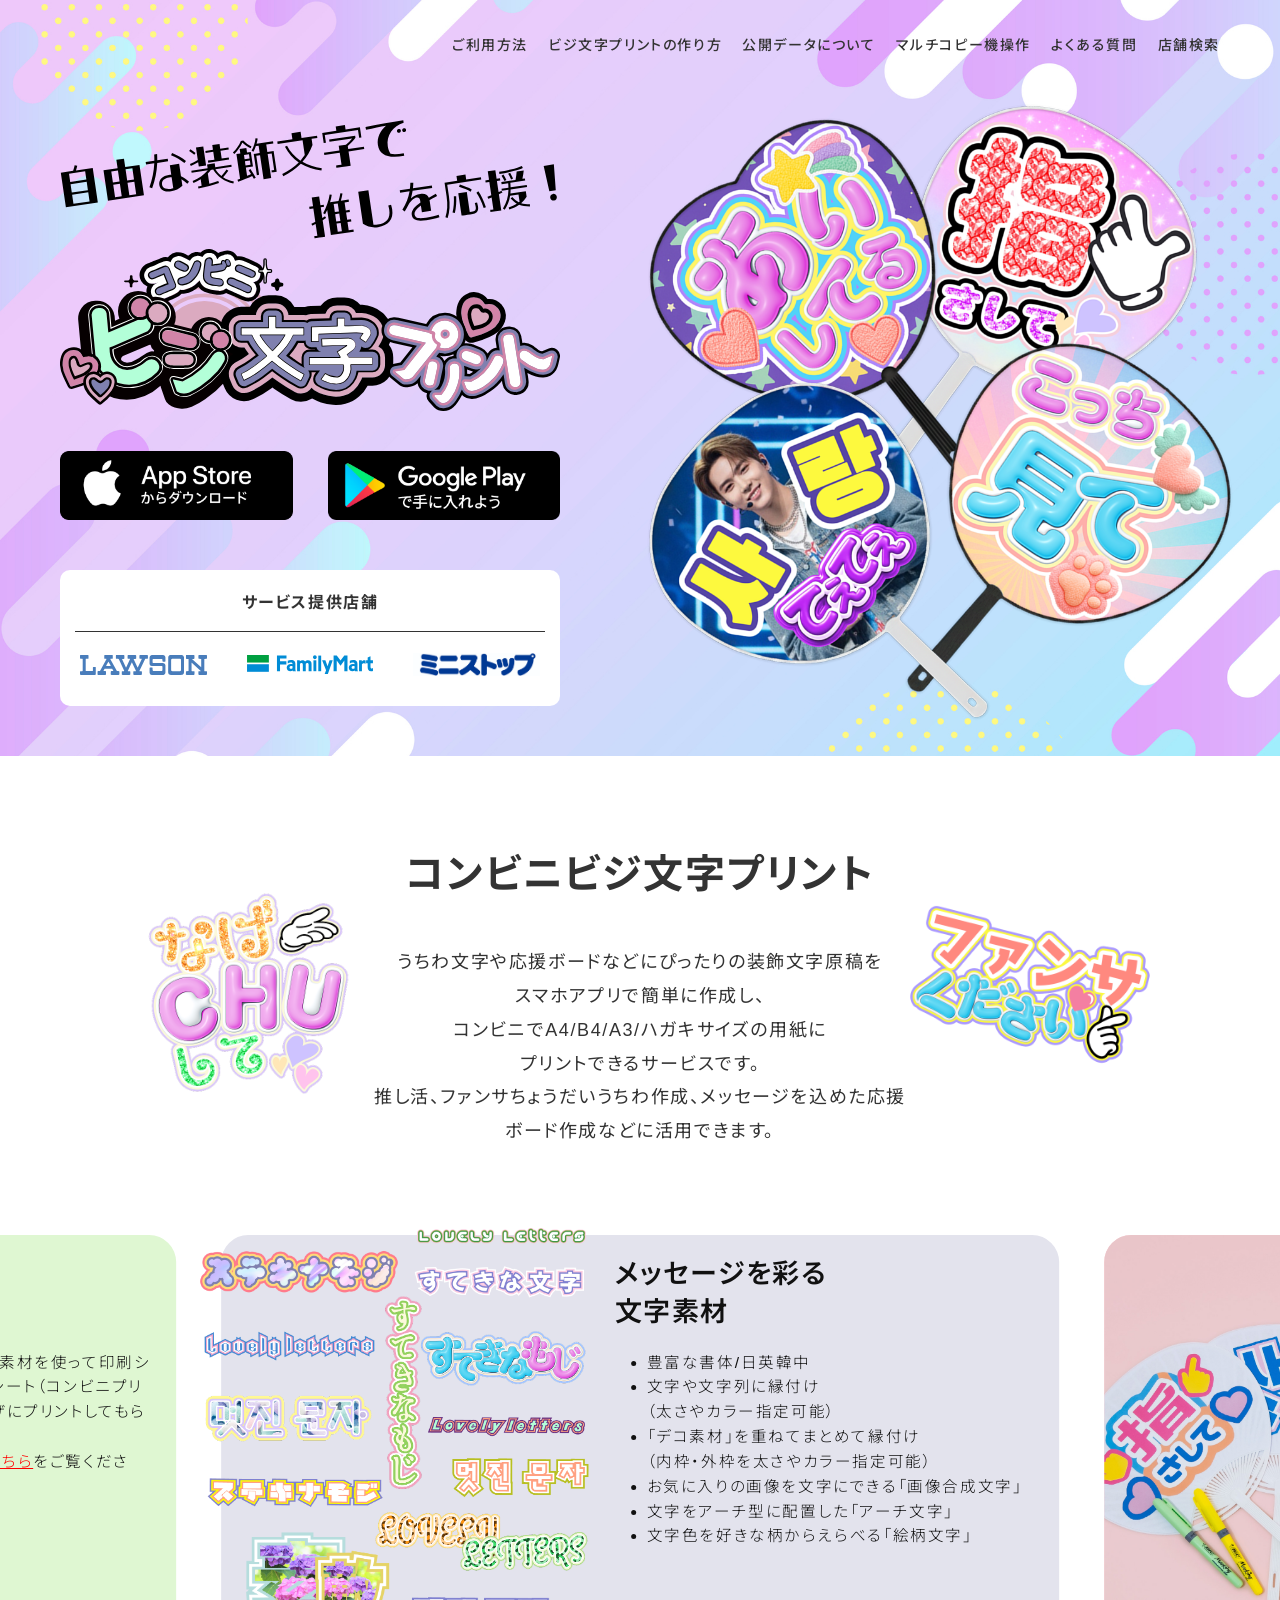
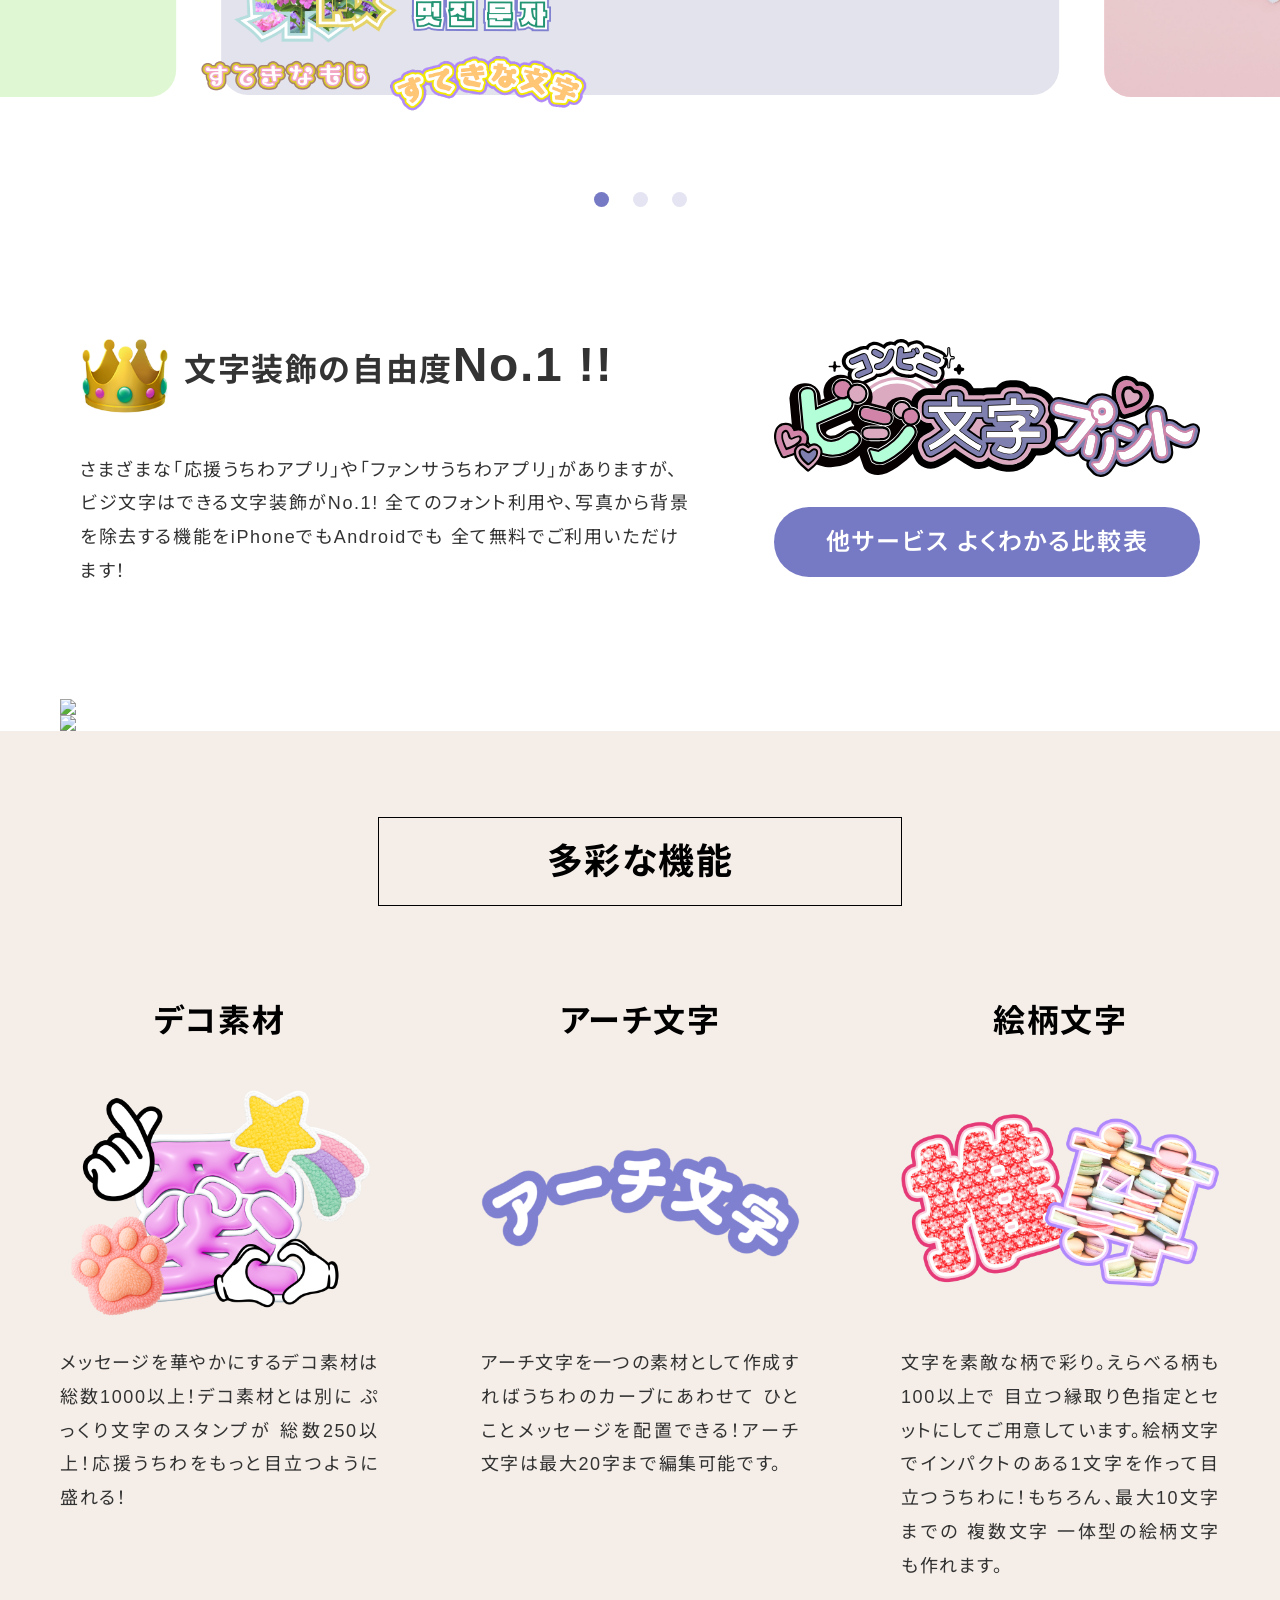
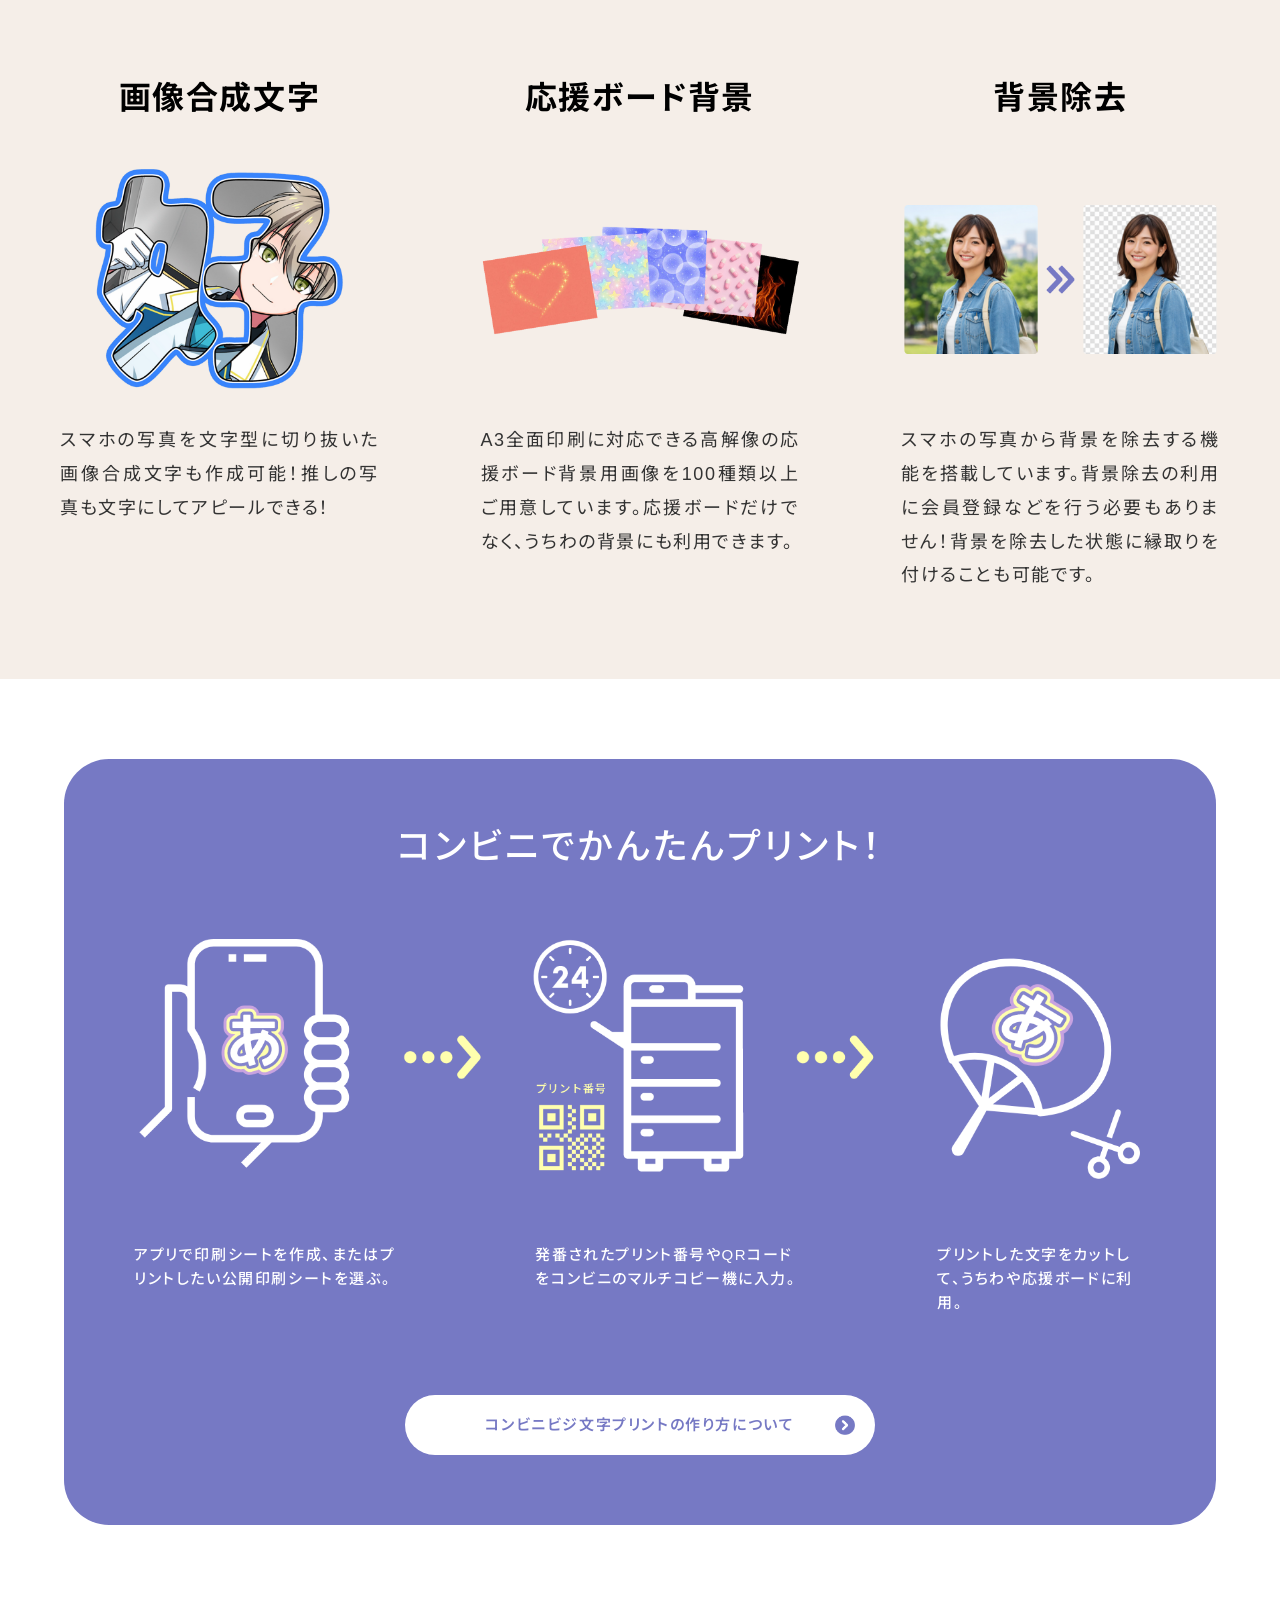
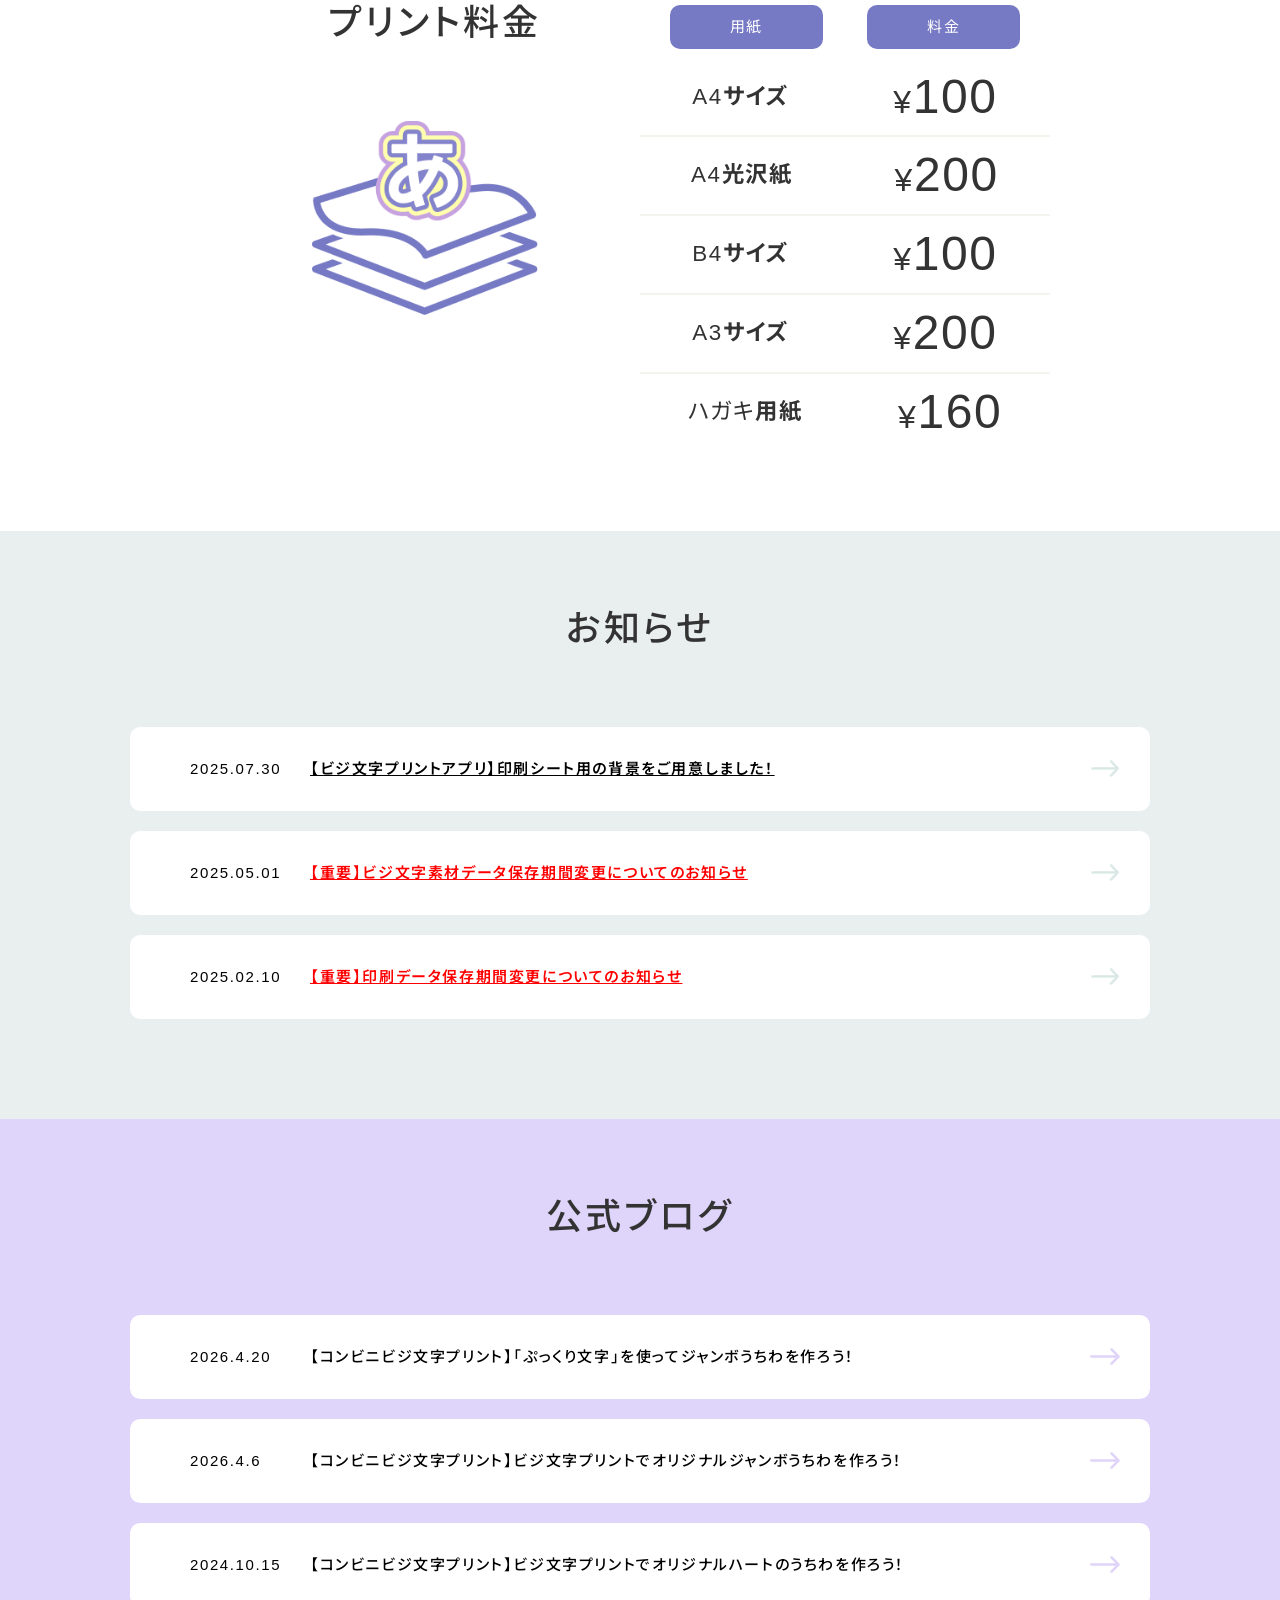
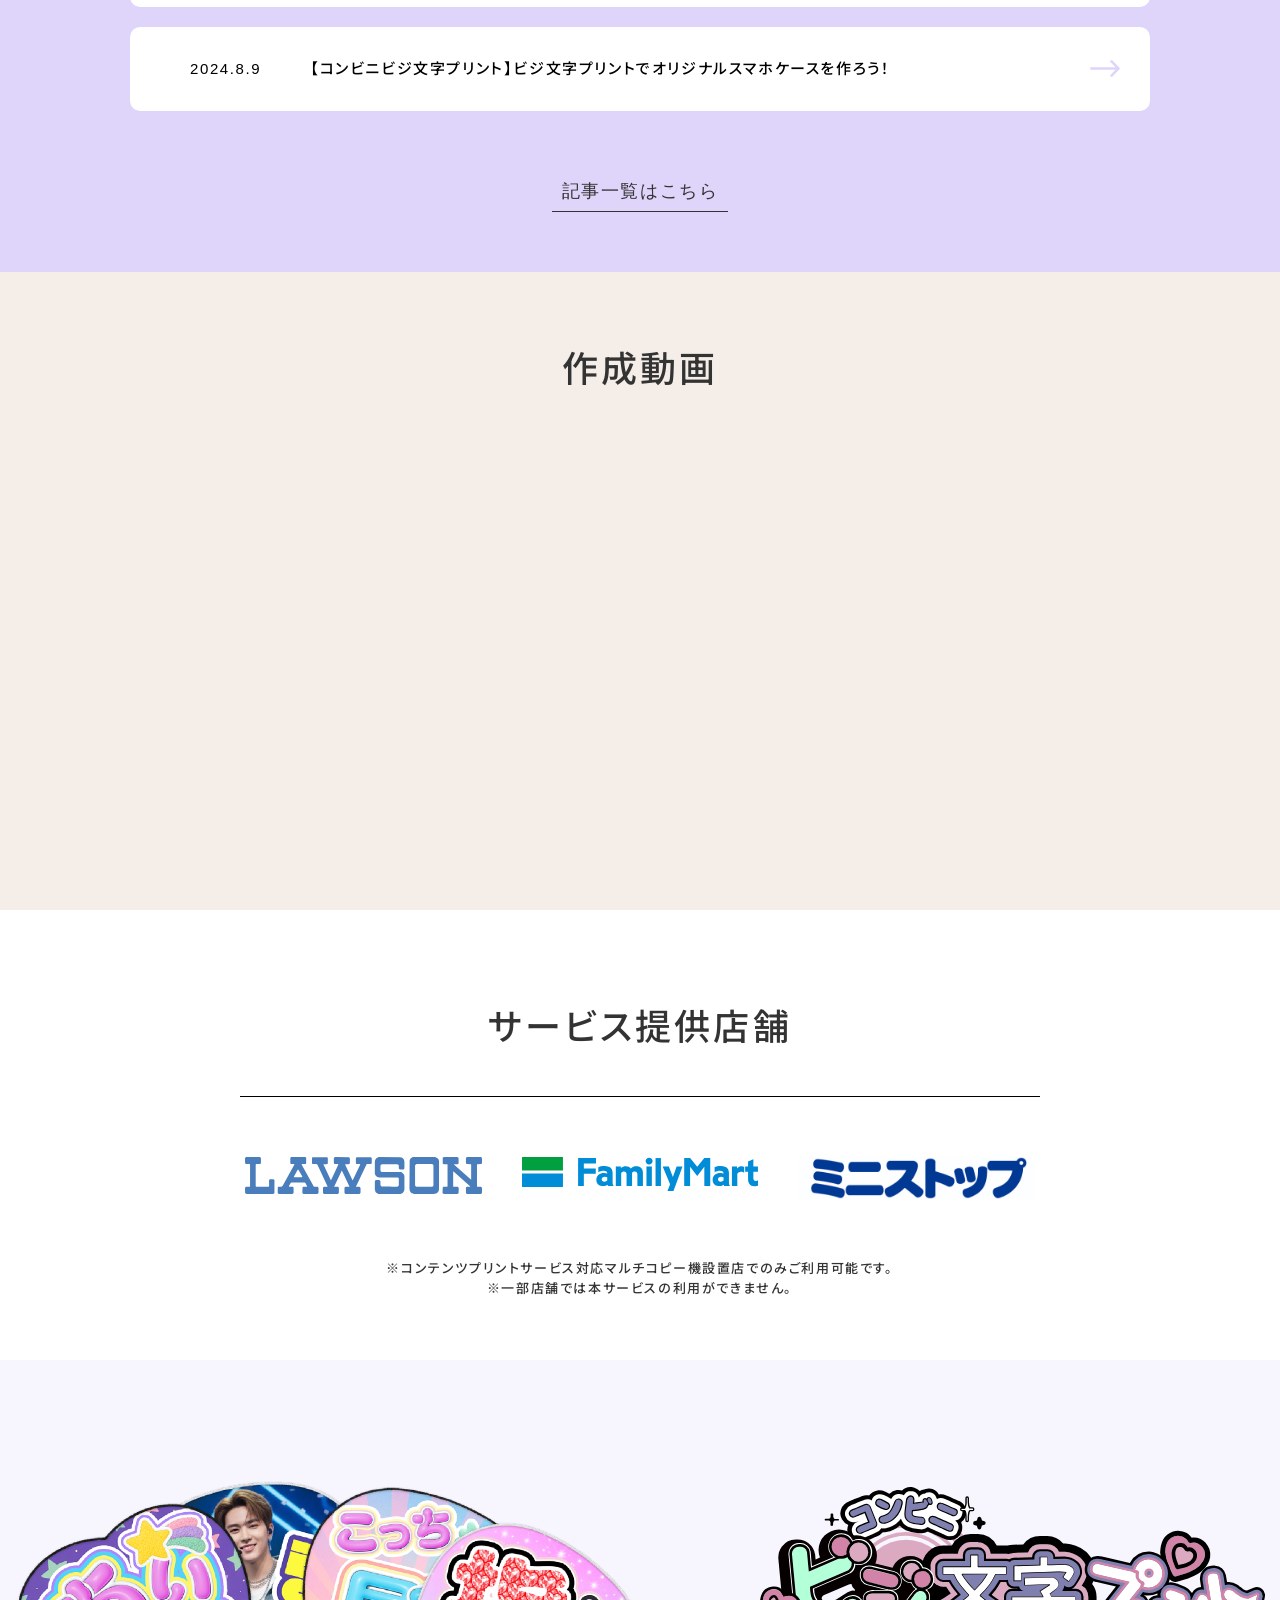
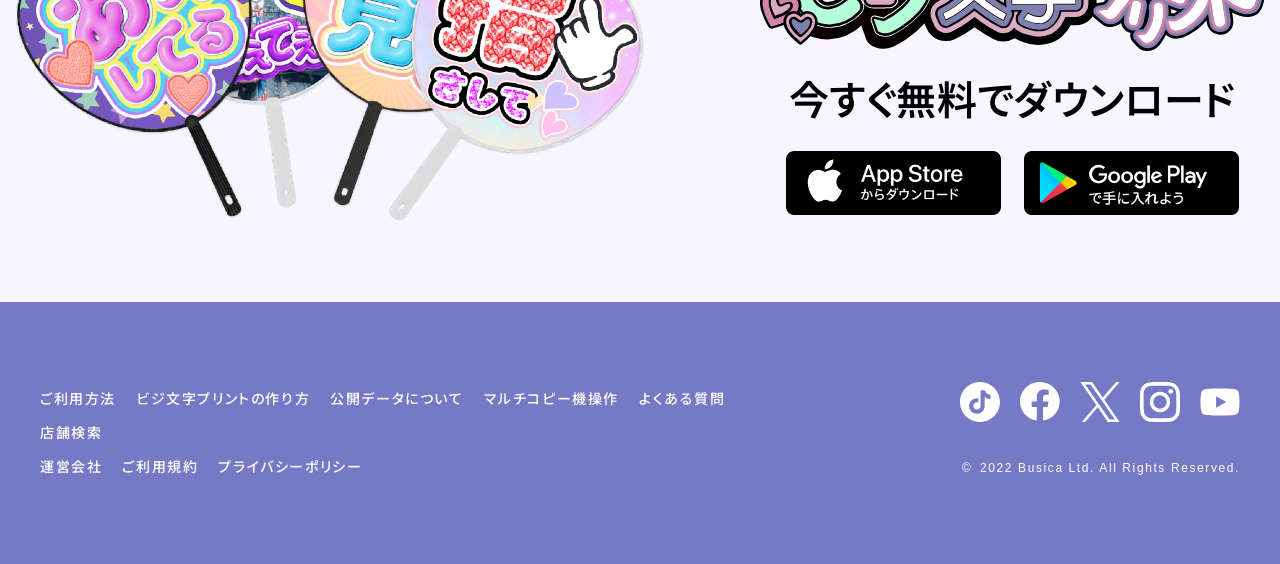
==== commit 16a1904b: "Add files via upload" ====
--- a/index.html
+++ b/index.html
@@ -11,7 +11,6 @@
 
 		gtag('config', 'G-2T8357QYMC');
 	</script>
-	<meta name="robots" content="noindex">
 	<meta charset="utf-8">
 	<meta http-equiv="X-UA-Compatible" content="IE=edge">
 	<meta name="viewport" content="width=device-width, initial-scale=1">
@@ -42,7 +41,7 @@
 	<!-- Fancybox -->
 	<link href="assets/css/fancybox.css" rel="stylesheet" type="text/css">
 	<!-- Custom styles -->
-	<link href="assets/css/style.css?v=15" rel="stylesheet">
+	<link href="assets/css/style.css?v=16" rel="stylesheet">
 	<!-- IE10 viewport hack for Surface/desktop Windows 8 bug -->
 	<script src="assets/js/ie10-viewport-bug-workaround.js"></script>
 	<!-- HTML5 shim and Respond.js for IE8 support of HTML5 elements and media queries -->
@@ -249,7 +248,7 @@
 				</li>
 				<li>
 					<h2>コンビニビジ文字プリント</h2>
-					<p>うちわ文字や応援ボードなどにぴったりの装飾文字原稿を<br>スマホアプリで簡単に作成し、コンビニでA4/B4/A3サイズの用紙に<br>プリントできるサービスです。<br>推し活、ファンサちょうだいうちわ作成、メッセージを込めた応援<br>ボード作成などに活用できます。</p>
+					<p>うちわ文字や応援ボードなどにぴったりの装飾文字原稿を<br>スマホアプリで簡単に作成し、<br />コンビニでA4/B4/A3/ハガキサイズの用紙に<br />プリントできるサービスです。<br>推し活、ファンサちょうだいうちわ作成、メッセージを込めた応援<br>ボード作成などに活用できます。</p>
 				</li>
 				<li>
 					<img src="./assets/img/img_mojisozai_fansa.png" alt="ファンサください">
@@ -309,7 +308,7 @@
 									</h2>
 									<ul>
 										<li>背景にはカラー指定と模様パターンとプリセット画像</li>
-										<li>印刷サイズはA4/B4/A3の3種類に対応<br>（A4は光沢紙印刷にも対応）</li>
+										<li>印刷サイズはA4/B4/A3/ハガキの4種類に対応<br>（A4は光沢紙印刷にも対応、ハガキは裏面印刷のみ対応）</li>
 										<li>作成した「印刷シート」をキャビネット保管<br>（コンビニプリント番号付き）</li>
 										<li>雛形から<span style="color:red;">ジャンボサイズ／ハート型／標準サイズ</span>のオリジナルうちわを作成可能</li>
 										<li>「ビジ文字素材」「印刷シート」の公開や「印刷シート」のSNS共有機能</li>
@@ -408,6 +407,14 @@
 					<div id="triggger" class="table_btn">他サービス よくわかる比較表</div>
 				</li>
 			</ul>
+			<div class="banner_space">
+				<div class="only_pc">
+					<a href="format.html" alt="ビジ文字なら！各種うちわなど定型フォーマットがかんたんに作れる！"><img src="./assets/img/banner_format_pc.png"></a>
+			 	</div>
+				<div class="only_sp">
+					<a href="format.html" alt="ビジ文字なら！各種うちわなど定型フォーマットがかんたんに作れる！"><img src="./assets/img/banner_format_sp.png"></a>
+			 	</div>
+			</div>
 		</section>
 		<!-- Recommend END-->
 
@@ -548,6 +555,11 @@
 						<p class="print">A3<span>サイズ</span></p>
 						<p class="price"><span>¥</span>200</p>
 					</div>
+					<hr>
+					<div class="flex">
+						<p class="print">ハガキ<span>用紙</span></p>
+						<p class="price"><span>¥</span>160</p>
+					</div>
 				</div>
 			</div>
 			<div class="priceBox_sp">
@@ -575,6 +587,11 @@
 					<div class="flex">
 						<p class="print">A3<span>サイズ</span></p>
 						<p class="price"><span>¥</span>200</p>
+					</div>
+					<hr>
+					<div class="flex">
+						<p class="print">ハガキ<span>用紙</span></p>
+						<p class="price"><span>¥</span>160</p>
 					</div>
 					<hr>
 				</div>
@@ -619,6 +636,20 @@
 				<h1>公式ブログ</h1>
 
 				<!-- 記事 -->
+				<a class="information purple_arrow" href="article28.html">
+					<dl class="list-first">
+						<dt>2026.4.20</dt>
+						<dd>【コンビニビジ文字プリント】「ぷっくり文字」を使ってジャンボうちわを作ろう！</dd>
+					</dl>
+				</a>
+				<!-- 記事 -->
+				<a class="information purple_arrow" href="article27.html">
+					<dl class="list-first">
+						<dt>2026.4.6</dt>
+						<dd>【コンビニビジ文字プリント】ビジ文字プリントでオリジナルジャンボうちわを作ろう！</dd>
+					</dl>
+				</a>
+				<!-- 記事 -->
 				<a class="information purple_arrow" href="article26.html">
 					<dl class="list-first">
 						<dt>2024.10.15</dt>
@@ -633,15 +664,6 @@
 						<dd>【コンビニビジ文字プリント】ビジ文字プリントでオリジナルスマホケースを作ろう！ </dd>
 					</dl>
 				</a>
-
-				<!-- 記事 -->
-				<a class="information purple_arrow" href="article24.html">
-					<dl class="list-first">
-						<dt>2024.7.12</dt>
-						<dd>【コンビニビジ文字プリント】自分の推しキャラを集めたオリジナルうちわを作ろう！ </dd>
-					</dl>
-				</a>
-				
 				<div class="article">
 					<a href="archive.html">記事一覧はこちら</a>
 				</div>
--- a/assets/css/style.css
+++ b/assets/css/style.css
@@ -1060,6 +1060,7 @@
   max-width: 1080px;
   display: flex;
   align-items: center;
+  justify-content: center;
   text-align: center;
 }
 .intro_sec_pc .intro_box h2 {
@@ -1068,11 +1069,12 @@
   font-weight: bold;
 }
 .intro_sec_pc .intro_box p {
+  font-size: 1.125rem;
   line-height: 1.875;
 }
 .intro_sec_pc .intro_box li:first-child,
 .intro_sec_pc .intro_box li:last-child {
-  width: 25%;
+  width: 23%;
 }
 
 .intro_sec_sp {
@@ -1142,9 +1144,9 @@
   list-style-type: disc;
   margin: 0 0 0 2rem;
   color: #111;
-  font-size: clamp(0.875rem, 0.411rem + 0.7vw, 1.25rem);
+  font-size: clamp(0.875rem, 0.411rem + 0.7vw, 1.125rem);
+  line-height: 1.875;
   font-weight: 300;
-  line-height: 2;
 }
 @media (max-width: 1500px) {
   .feature_top_pc li {
@@ -1153,9 +1155,9 @@
 }
 .feature_top_pc p {
   color: #111;
-  font-size: clamp(0.875rem, 0.411rem + 0.7vw, 1.25rem);
+  font-size: clamp(0.875rem, 0.411rem + 0.7vw, 1.125rem);
+  line-height: 1.875;
   font-weight: 300;
-  line-height: 2;
 }
 @media (max-width: 1500px) {
   .feature_top_pc p {
@@ -1283,7 +1285,12 @@
 }
 
 /*-------------- Recommend -----------------*/
-.recommend_box {
+@media (max-width: 1400px) {
+  .recommend_sec {
+    padding: 0 60px;
+  }
+}
+.recommend_sec .recommend_box {
   margin: 90px auto 110px;
   max-width: 1200px;
   padding: 0 20px;
@@ -1293,7 +1300,7 @@
   box-sizing: border-box;
 }
 @media (max-width: 1062px) {
-  .recommend_box {
+  .recommend_sec .recommend_box {
     margin: 170px auto 70px;
     padding: 0 60px;
     display: block;
@@ -1301,12 +1308,12 @@
   }
 }
 @media (max-width: 540px) {
-  .recommend_box {
+  .recommend_sec .recommend_box {
     margin: 150px auto 70px;
     padding: 0 24px;
   }
 }
-.recommend_box h2 {
+.recommend_sec .recommend_box h2 {
   position: relative;
   font-size: 2.25rem;
   margin-bottom: 50px;
@@ -1314,20 +1321,25 @@
   font-weight: bold;
   display: inline-block;
 }
+@media (max-width: 1400px) {
+  .recommend_sec .recommend_box h2 {
+    font-size: 2rem;
+  }
+}
 @media (max-width: 1240px) {
-  .recommend_box h2 {
+  .recommend_sec .recommend_box h2 {
     font-size: 1.7rem;
   }
 }
 @media (max-width: 1062px) {
-  .recommend_box h2 {
+  .recommend_sec .recommend_box h2 {
     font-size: 1.5rem;
     padding-left: 0;
     margin-bottom: 40px;
     line-height: 1.4;
   }
 }
-.recommend_box h2::before {
+.recommend_sec .recommend_box h2::before {
   position: absolute;
   content: "";
   display: inline-block;
@@ -1339,7 +1351,7 @@
   left: 0;
 }
 @media (max-width: 1062px) {
-  .recommend_box h2::before {
+  .recommend_sec .recommend_box h2::before {
     width: 96px;
     height: 96px;
     top: -5rem;
@@ -1348,67 +1360,66 @@
   }
 }
 @media (max-width: 767px) {
-  .recommend_box h2::before {
+  .recommend_sec .recommend_box h2::before {
     top: -6rem;
   }
 }
 @media (max-width: 540px) {
-  .recommend_box h2::before {
+  .recommend_sec .recommend_box h2::before {
     top: -6.5rem;
   }
 }
-.recommend_box .ft_large {
+.recommend_sec .recommend_box .ft_large {
   font-size: 4rem;
 }
-@media (max-width: 540px) {
-  .recommend_box .ft_large {
+@media (max-width: 1400px) {
+  .recommend_sec .recommend_box .ft_large {
     font-size: 3rem;
   }
 }
-.recommend_box p {
+.recommend_sec .recommend_box p {
   font-size: 1.125rem;
   line-height: 1.875;
 }
 @media (max-width: 1062px) {
-  .recommend_box p {
+  .recommend_sec .recommend_box p {
     font-size: 1rem;
   }
 }
 @media (max-width: 540px) {
-  .recommend_box p {
+  .recommend_sec .recommend_box p {
     text-align: left;
     font-size: 1rem;
   }
 }
 @media (max-width: 1062px) {
-  .recommend_box .recommend_logo {
+  .recommend_sec .recommend_box .recommend_logo {
     margin: 0 auto;
     max-width: 450px;
   }
 }
 @media (max-width: 540px) {
-  .recommend_box .recommend_logo {
+  .recommend_sec .recommend_box .recommend_logo {
     max-width: 290px;
   }
 }
-.recommend_box li:first-child {
+.recommend_sec .recommend_box li:first-child {
   width: 55%;
 }
-.recommend_box li:last-child {
+.recommend_sec .recommend_box li:last-child {
   width: 38%;
 }
 @media (max-width: 1062px) {
-  .recommend_box li:first-child {
+  .recommend_sec .recommend_box li:first-child {
     width: 100%;
   }
-  .recommend_box li:last-child {
+  .recommend_sec .recommend_box li:last-child {
     width: 100%;
     margin-top: 50px;
   }
 }
 
 /*-------------- modal -----------------*/
-/*モーダルを開くボタン*/
 .table_btn {
   line-height: 70px;
   margin: 30px auto 0;
@@ -1436,85 +1447,20 @@
   }
 }
 
-/*モーダル本体の指定 + モーダル外側の背景の指定*/
-.modal-container {
-  position: fixed;
-  top: 0;
-  left: 0;
-  width: 100%;
-  height: 100%;
-  text-align: center;
-  background: rgba(0, 0, 0, 0.5);
-  padding: 40px 20px;
-  overflow: hidden;
-  opacity: 0;
-  visibility: hidden;
-  transition: 0.3s;
-  box-sizing: border-box;
-  z-index: 10;
-}
-
-/*モーダル本体の擬似要素の指定*/
-.modal-container:before {
-  content: "";
-  display: inline-block;
-  vertical-align: middle;
-  height: 100%;
-}
-
-/*モーダル本体に「active」クラス付与した時のスタイル*/
-.modal-container.active {
-  opacity: 1;
-  visibility: visible;
-}
-
-/*モーダル枠の指定*/
-.modal-body {
-  position: relative;
-  display: inline-block;
-  vertical-align: middle;
-  max-width: 600px;
-  width: 90%;
-  top: 4rem;
+/*-------------- fancy box setting -----------------*/
+.f-html {
   padding: 0;
-}
-@media (max-width: 540px) {
-  .modal-body {
-    width: 95%;
-  }
-}
-
-/*モーダルを閉じるボタンの指定*/
-.modal-close {
-  position: absolute;
-  display: flex;
-  align-items: center;
-  justify-content: center;
-  top: -40px;
-  right: -10px;
-  width: 40px;
-  height: 40px;
-  font-size: 40px;
-  color: #fff;
-  cursor: pointer;
-}
-@media (max-width: 540px) {
-  .modal-close {
-    top: -42px;
-    right: -10px;
-  }
-}
-
-/*モーダル内のコンテンツの指定*/
-.modal-content {
-  background: #fff;
-  text-align: left;
 }
 
 /*-------------- variety -----------------*/
 .variety_sec {
   background-color: #F5EEE8;
-  padding: 86px 20px;
+  padding: 86px 60px;
+}
+@media (max-width: 1062px) {
+  .variety_sec {
+    padding: 86px 20px;
+  }
 }
 @media (max-width: 540px) {
   .variety_sec {
@@ -1552,14 +1498,19 @@
   }
 }
 .variety_sec .variety_box h3 {
-  font-size: 2.25rem;
+  font-size: 2rem;
   margin-bottom: 40px;
   font-weight: bold;
   color: #000;
 }
 @media (max-width: 1062px) {
   .variety_sec .variety_box h3 {
-    font-size: 1.8rem;
+    font-size: 1.7rem;
+  }
+}
+@media (max-width: 760px) {
+  .variety_sec .variety_box h3 {
+    font-size: 1.5rem;
   }
 }
 @media (max-width: 540px) {
@@ -1568,9 +1519,10 @@
   }
 }
 .variety_sec .variety_box p {
-  font-size: 1.375rem;
   margin-top: 30px;
   text-align: justify;
+  font-size: 1.125rem;
+  line-height: 1.875;
 }
 @media (max-width: 1062px) {
   .variety_sec .variety_box p {
@@ -1581,6 +1533,24 @@
   .variety_sec .variety_box p {
     margin-bottom: 60px;
     line-height: 1.8;
+  }
+}
+.variety_sec .variety_box .only_pc {
+  display: block;
+  line-height: 0;
+}
+@media (max-width: 540px) {
+  .variety_sec .variety_box .only_pc {
+    display: none;
+  }
+}
+.variety_sec .variety_box .only_sp {
+  display: none;
+  line-height: 0;
+}
+@media (max-width: 540px) {
+  .variety_sec .variety_box .only_sp {
+    display: block;
   }
 }
 .variety_sec .variety_box .variety_list {
@@ -1592,15 +1562,6 @@
 @media (max-width: 1240px) {
   .variety_sec .variety_box .variety_list {
     justify-content: center;
-  }
-}
-@media (max-width: 767px) {
-  .variety_sec .variety_box .variety_list {
-    gap: 60px;
-  }
-}
-@media (max-width: 540px) {
-  .variety_sec .variety_box .variety_list {
     gap: 50px;
   }
 }
@@ -1694,7 +1655,7 @@
 }
 @media (max-width: 1100px) {
   .step .stepBox_pc {
-    padding: 0 20px;
+    padding: 0 60px;
   }
 }
 @media (max-width: 900px) {
